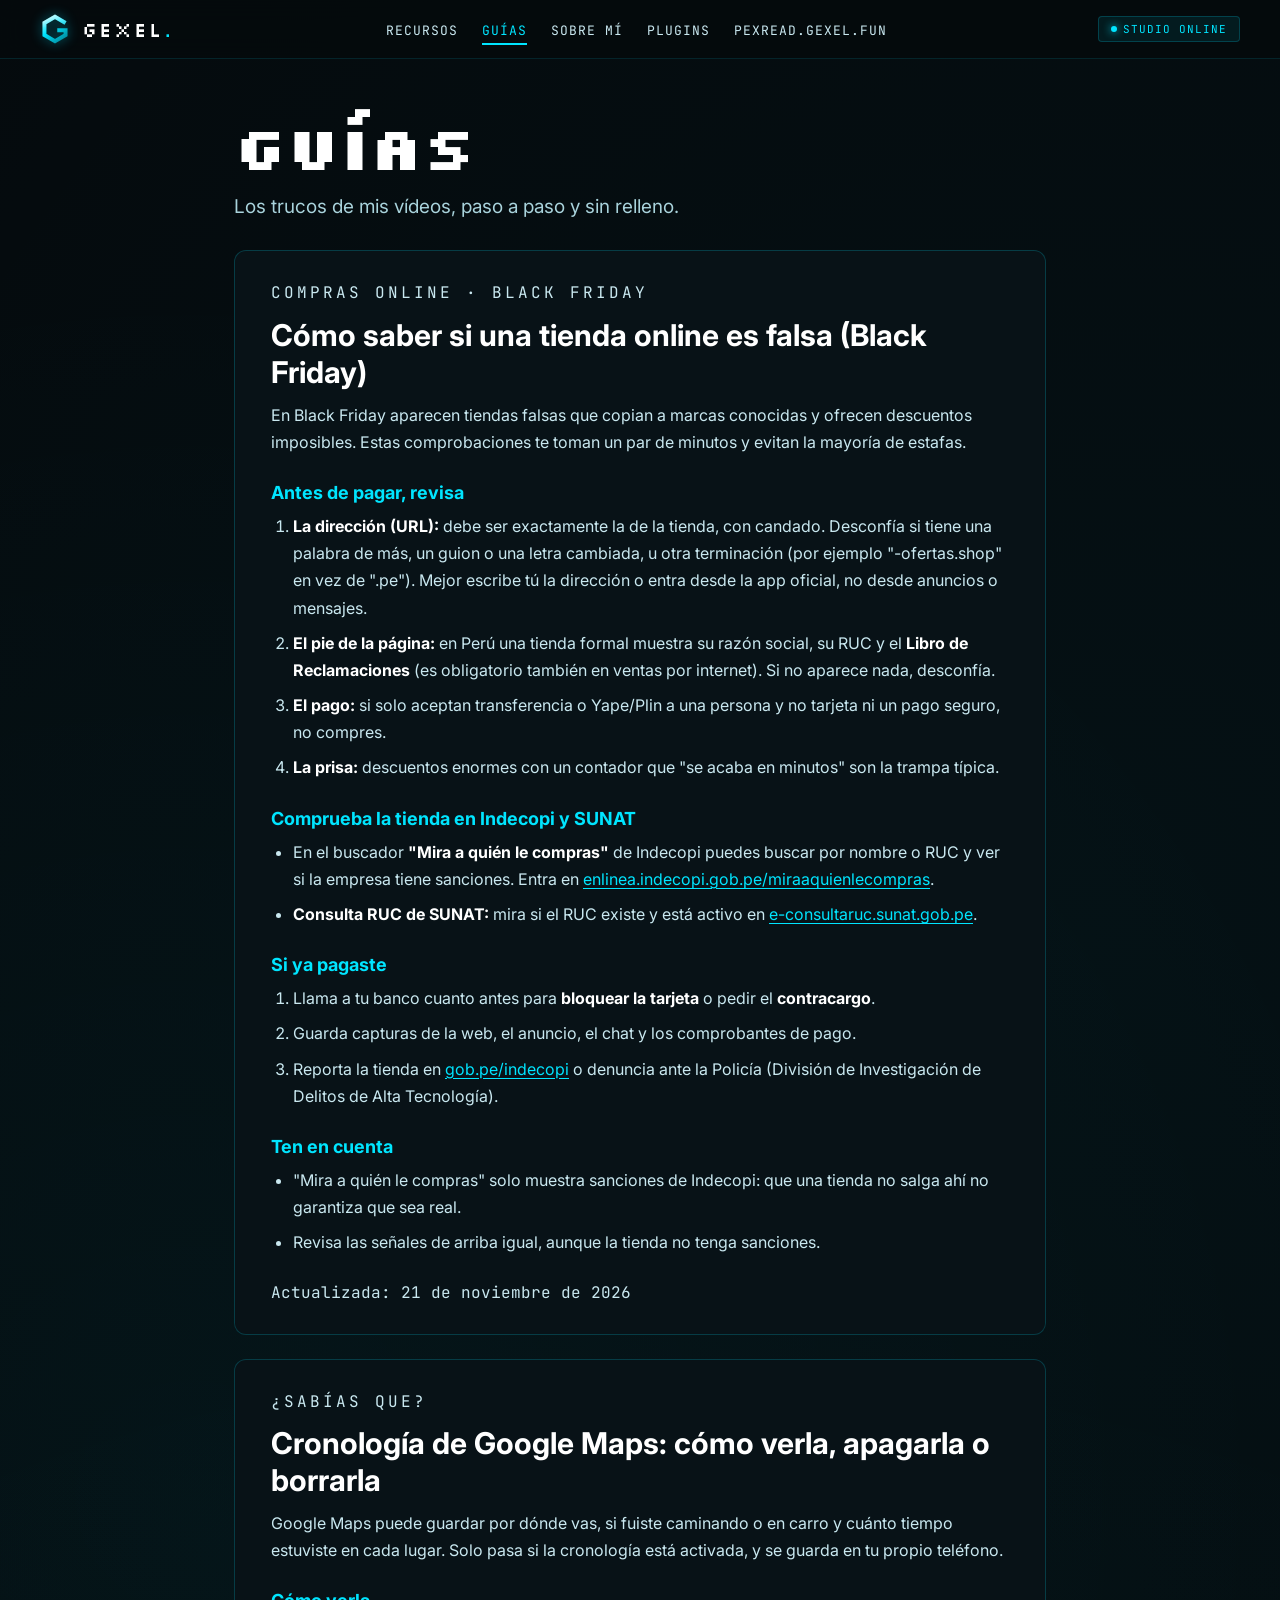
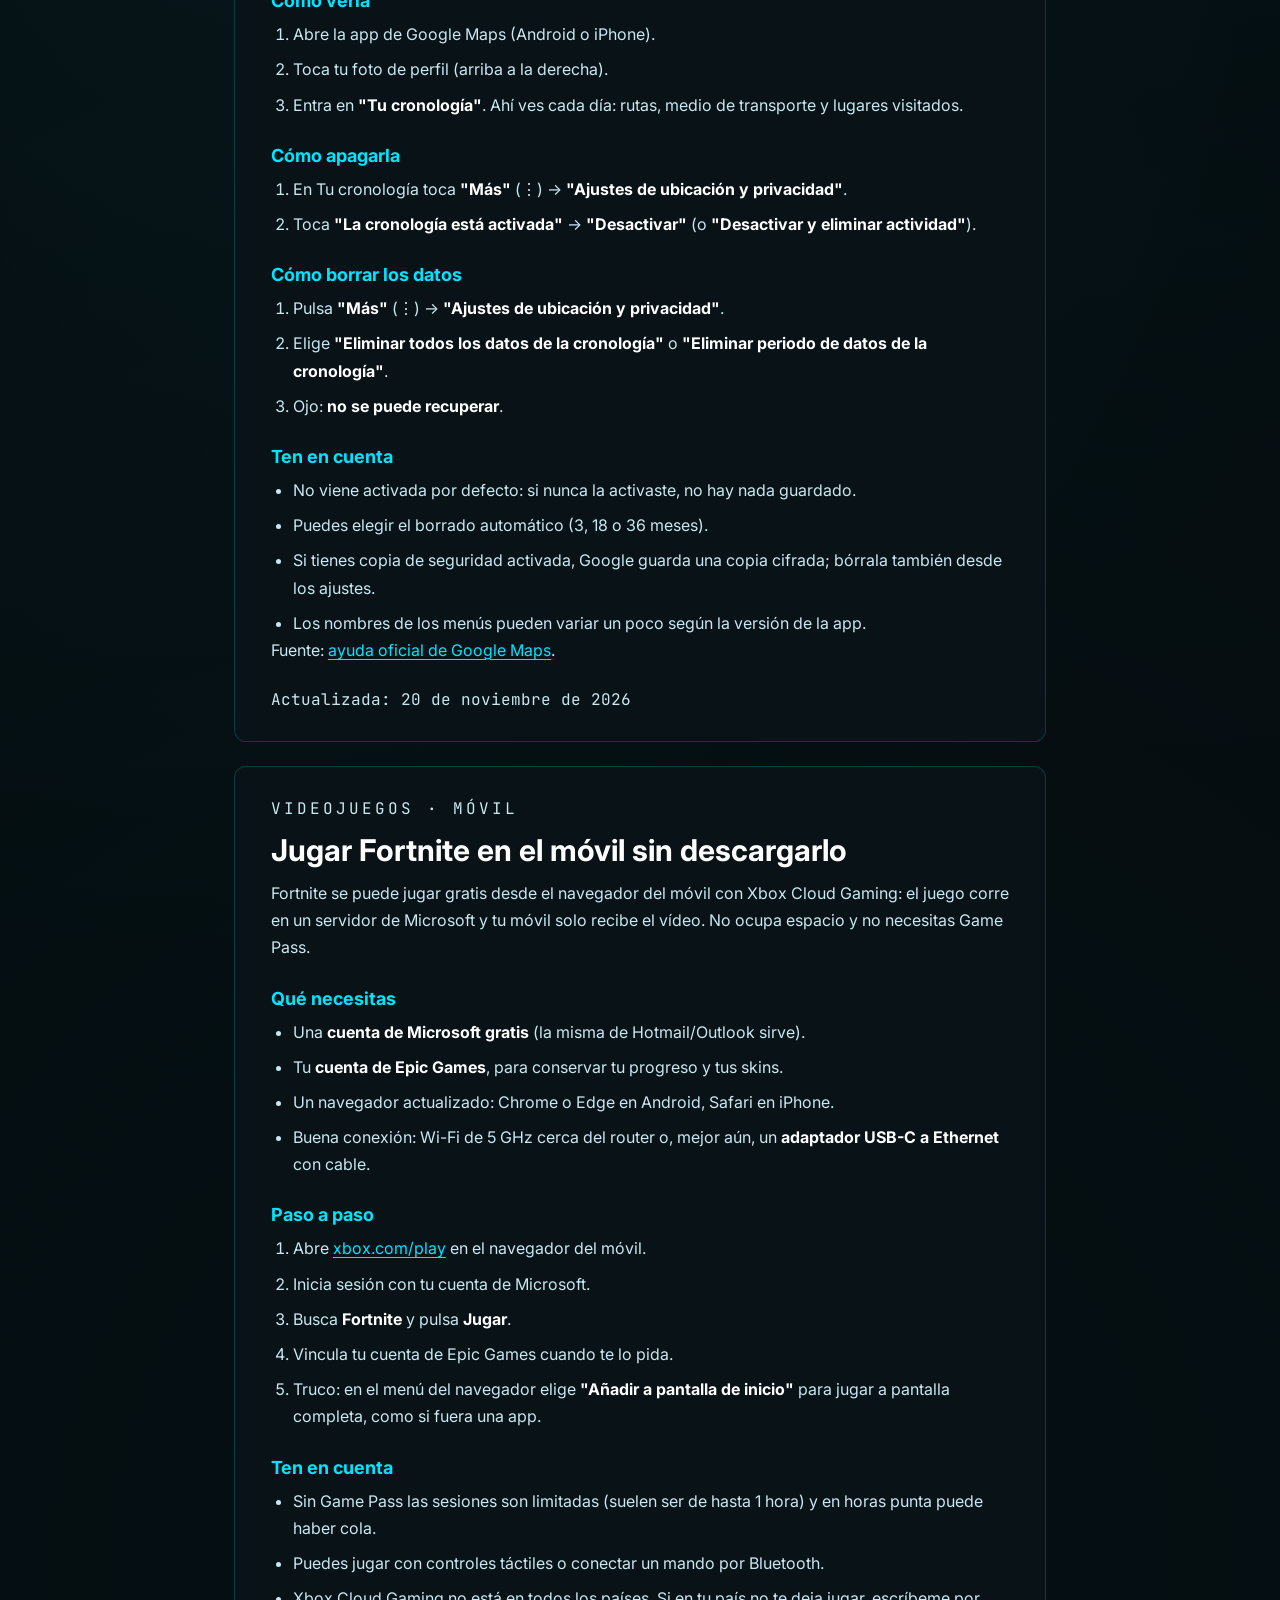
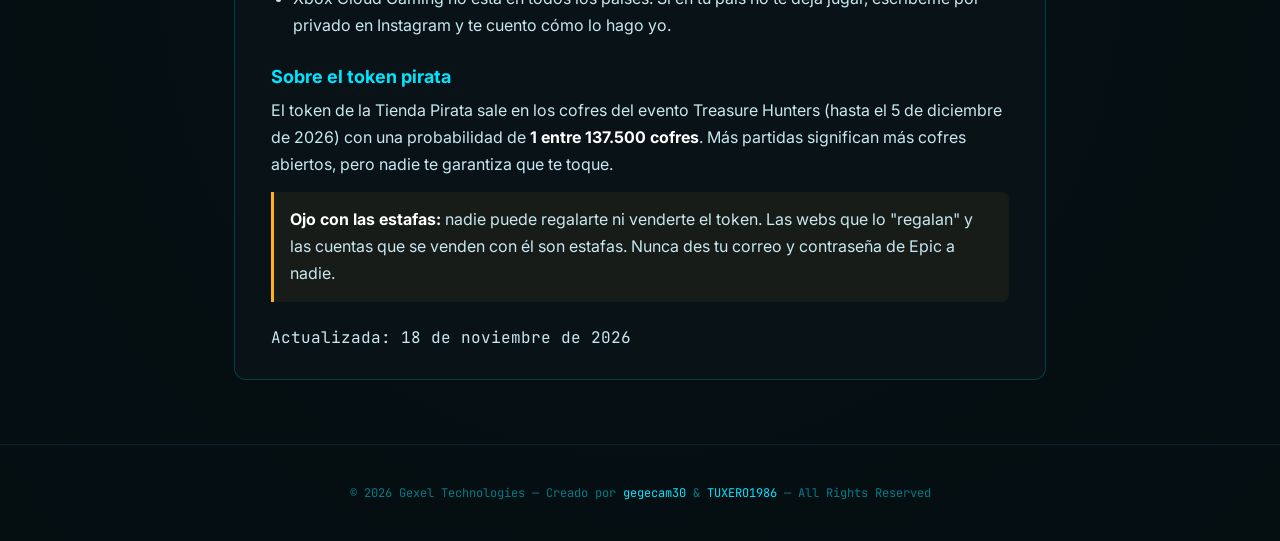
==== guias.html @ 80c81289 "Guía: cómo detectar tiendas falsas en Black Friday Co-Authored-By: Claude Opus 5.5 <noreply@anthropi" ====
<!DOCTYPE html>
<html lang="es">
<head>
  <meta charset="UTF-8" />
  <meta name="viewport" content="width=device-width, initial-scale=1.0" />
  <title>Guías — Gexel</title>
  <meta name="description" content="Guías cortas, paso a paso, de los trucos que enseño en mis vídeos." />

  <link rel="icon" href="icon.ico" type="image/x-icon">
  <link rel="apple-touch-icon" href="apple-touch-icon.png">

  <link rel="preconnect" href="https://fonts.googleapis.com" />
  <link rel="preconnect" href="https://fonts.gstatic.com" crossorigin />
  <link href="https://fonts.googleapis.com/css2?family=Silkscreen&family=JetBrains+Mono:wght@400;600&family=Inter:wght@400;500;600;700&display=swap" rel="stylesheet" />
  <link rel="stylesheet" href="site.css">

  <style>
    :root { --text-soft: #a9d3dc; }

    .page-head {
      position: relative;
      z-index: 1;
      max-width: 860px;
      margin: 0 auto;
      padding: 56px 24px 28px;
    }
    .page-title {
      font-family: 'Silkscreen', cursive;
      font-size: clamp(34px, 7vw, 60px);
      line-height: 1.05;
      color: #fff;
      margin-bottom: 14px;
    }
    .page-lede {
      font-size: clamp(16px, 2.2vw, 19px);
      line-height: 1.6;
      color: var(--text-soft);
      max-width: 52ch;
    }

    .guides {
      position: relative;
      z-index: 1;
      max-width: 860px;
      margin: 0 auto;
      padding: 0 24px 64px;
      display: grid;
      gap: 24px;
    }
    .guide {
      background: var(--bg-card);
      border: 1px solid var(--border-cyan);
      border-radius: 12px;
      padding: 28px clamp(18px, 4vw, 36px);
      scroll-margin-top: 90px;
    }
    .guide-tag {
      font-family: 'JetBrains Mono', monospace;
      font-size: 12px;
      letter-spacing: 3px;
      color: var(--cyan-dim);
      text-transform: uppercase;
      margin-bottom: 10px;
    }
    .guide h2 {
      font-family: 'Inter', sans-serif;
      font-weight: 700;
      font-size: clamp(22px, 4vw, 30px);
      line-height: 1.25;
      color: #fff;
      margin-bottom: 10px;
    }
    .guide h3 {
      font-size: 18px;
      font-weight: 700;
      color: var(--cyan);
      margin: 26px 0 10px;
    }
    .guide p, .guide li {
      font-size: 16px;
      line-height: 1.7;
      color: var(--text-main);
    }
    .guide ol, .guide ul { padding-left: 22px; display: grid; gap: 8px; }
    .guide a { color: var(--cyan); }
    .guide strong { color: #fff; }
    .note {
      margin-top: 14px;
      padding: 14px 16px;
      border-left: 3px solid #ffb020;
      background: rgba(255, 176, 32, 0.06);
      border-radius: 0 8px 8px 0;
    }
    .guide-date {
      margin-top: 22px;
      font-family: 'JetBrains Mono', monospace;
      font-size: 12px;
      color: var(--text-muted);
    }
  </style>
</head>
<body>
  <div id="particles"></div>

  <nav class="nav-hud">
    <div class="nav-container">
      <a href="index.html" class="brand-group" aria-label="Gexel, inicio">
        <img class="brand-logo" src="logo.svg" alt="" width="30" height="30">
        <div class="brand-title">GEXEL<span>.</span></div>
      </a>

      <ul class="nav-menu">
        <li><a href="index.html">Recursos</a></li>
        <li><a href="guias.html" aria-current="page">Guías</a></li>
        <li><a href="sobre-mi.html">Sobre mí</a></li>
        <li><a href="plugins.html">Plugins</a></li>
        <li class="nav-ext"><a href="https://pexread.gexel.fun" target="_blank" rel="noopener">pexread.gexel.fun</a></li>
      </ul>

      <div class="nav-badge-status">
        <span class="status-dot-blink"></span>
        <span>STUDIO ONLINE</span>
      </div>
    </div>
  </nav>

  <header class="page-head">
    <h1 class="page-title">Guías</h1>
    <p class="page-lede">Los trucos de mis vídeos, paso a paso y sin relleno.</p>
  </header>

  <main class="guides">

    <!-- Para añadir una guía: copia un <article class="guide"> y ponle un id único (es el enlace: guias.html#id). La más reciente va primero. -->

    <article class="guide" id="tiendas-falsas">
      <p class="guide-tag">Compras online · Black Friday</p>
      <h2>Cómo saber si una tienda online es falsa (Black Friday)</h2>
      <p>En Black Friday aparecen tiendas falsas que copian a marcas conocidas y ofrecen descuentos imposibles. Estas comprobaciones te toman un par de minutos y evitan la mayoría de estafas.</p>

      <h3>Antes de pagar, revisa</h3>
      <ol>
        <li><strong>La dirección (URL):</strong> debe ser exactamente la de la tienda, con candado. Desconfía si tiene una palabra de más, un guion o una letra cambiada, u otra terminación (por ejemplo "-ofertas.shop" en vez de ".pe"). Mejor escribe tú la dirección o entra desde la app oficial, no desde anuncios o mensajes.</li>
        <li><strong>El pie de la página:</strong> en Perú una tienda formal muestra su razón social, su RUC y el <strong>Libro de Reclamaciones</strong> (es obligatorio también en ventas por internet). Si no aparece nada, desconfía.</li>
        <li><strong>El pago:</strong> si solo aceptan transferencia o Yape/Plin a una persona y no tarjeta ni un pago seguro, no compres.</li>
        <li><strong>La prisa:</strong> descuentos enormes con un contador que "se acaba en minutos" son la trampa típica.</li>
      </ol>

      <h3>Comprueba la tienda en Indecopi y SUNAT</h3>
      <ul>
        <li>En el buscador <strong>"Mira a quién le compras"</strong> de Indecopi puedes buscar por nombre o RUC y ver si la empresa tiene sanciones. Entra en <a href="https://enlinea.indecopi.gob.pe/miraaquienlecompras/" target="_blank" rel="noopener">enlinea.indecopi.gob.pe/miraaquienlecompras</a>.</li>
        <li><strong>Consulta RUC de SUNAT:</strong> mira si el RUC existe y está activo en <a href="https://e-consultaruc.sunat.gob.pe/" target="_blank" rel="noopener">e-consultaruc.sunat.gob.pe</a>.</li>
      </ul>

      <h3>Si ya pagaste</h3>
      <ol>
        <li>Llama a tu banco cuanto antes para <strong>bloquear la tarjeta</strong> o pedir el <strong>contracargo</strong>.</li>
        <li>Guarda capturas de la web, el anuncio, el chat y los comprobantes de pago.</li>
        <li>Reporta la tienda en <a href="https://www.gob.pe/indecopi" target="_blank" rel="noopener">gob.pe/indecopi</a> o denuncia ante la Policía (División de Investigación de Delitos de Alta Tecnología).</li>
      </ol>

      <h3>Ten en cuenta</h3>
      <ul>
        <li>"Mira a quién le compras" solo muestra sanciones de Indecopi: que una tienda no salga ahí no garantiza que sea real.</li>
        <li>Revisa las señales de arriba igual, aunque la tienda no tenga sanciones.</li>
      </ul>

      <p class="guide-date">Actualizada: 21 de noviembre de 2026</p>
    </article>

    <article class="guide" id="cronologia-maps">
      <p class="guide-tag">¿SABÍAS QUE?</p>
      <h2>Cronología de Google Maps: cómo verla, apagarla o borrarla</h2>
      <p>Google Maps puede guardar por dónde vas, si fuiste caminando o en carro y cuánto tiempo estuviste en cada lugar. Solo pasa si la cronología está activada, y se guarda en tu propio teléfono.</p>

      <h3>Cómo verla</h3>
      <ol>
        <li>Abre la app de Google Maps (Android o iPhone).</li>
        <li>Toca tu foto de perfil (arriba a la derecha).</li>
        <li>Entra en <strong>"Tu cronología"</strong>. Ahí ves cada día: rutas, medio de transporte y lugares visitados.</li>
      </ol>

      <h3>Cómo apagarla</h3>
      <ol>
        <li>En Tu cronología toca <strong>"Más"</strong> (⋮) → <strong>"Ajustes de ubicación y privacidad"</strong>.</li>
        <li>Toca <strong>"La cronología está activada"</strong> → <strong>"Desactivar"</strong> (o <strong>"Desactivar y eliminar actividad"</strong>).</li>
      </ol>

      <h3>Cómo borrar los datos</h3>
      <ol>
        <li>Pulsa <strong>"Más"</strong> (⋮) → <strong>"Ajustes de ubicación y privacidad"</strong>.</li>
        <li>Elige <strong>"Eliminar todos los datos de la cronología"</strong> o <strong>"Eliminar periodo de datos de la cronología"</strong>.</li>
        <li>Ojo: <strong>no se puede recuperar</strong>.</li>
      </ol>

      <h3>Ten en cuenta</h3>
      <ul>
        <li>No viene activada por defecto: si nunca la activaste, no hay nada guardado.</li>
        <li>Puedes elegir el borrado automático (3, 18 o 36 meses).</li>
        <li>Si tienes copia de seguridad activada, Google guarda una copia cifrada; bórrala también desde los ajustes.</li>
        <li>Los nombres de los menús pueden variar un poco según la versión de la app.</li>
      </ul>

      <p>Fuente: <a href="https://support.google.com/maps/answer/6258979?hl=es" target="_blank" rel="noopener">ayuda oficial de Google Maps</a>.</p>

      <p class="guide-date">Actualizada: 20 de noviembre de 2026</p>
    </article>

    <article class="guide" id="fortnite-nube">
      <p class="guide-tag">Videojuegos · Móvil</p>
      <h2>Jugar Fortnite en el móvil sin descargarlo</h2>
      <p>Fortnite se puede jugar gratis desde el navegador del móvil con Xbox Cloud Gaming: el juego corre en un servidor de Microsoft y tu móvil solo recibe el vídeo. No ocupa espacio y no necesitas Game Pass.</p>

      <h3>Qué necesitas</h3>
      <ul>
        <li>Una <strong>cuenta de Microsoft gratis</strong> (la misma de Hotmail/Outlook sirve).</li>
        <li>Tu <strong>cuenta de Epic Games</strong>, para conservar tu progreso y tus skins.</li>
        <li>Un navegador actualizado: Chrome o Edge en Android, Safari en iPhone.</li>
        <li>Buena conexión: Wi-Fi de 5 GHz cerca del router o, mejor aún, un <strong>adaptador USB-C a Ethernet</strong> con cable.</li>
      </ul>

      <h3>Paso a paso</h3>
      <ol>
        <li>Abre <a href="https://www.xbox.com/play" target="_blank" rel="noopener">xbox.com/play</a> en el navegador del móvil.</li>
        <li>Inicia sesión con tu cuenta de Microsoft.</li>
        <li>Busca <strong>Fortnite</strong> y pulsa <strong>Jugar</strong>.</li>
        <li>Vincula tu cuenta de Epic Games cuando te lo pida.</li>
        <li>Truco: en el menú del navegador elige <strong>"Añadir a pantalla de inicio"</strong> para jugar a pantalla completa, como si fuera una app.</li>
      </ol>

      <h3>Ten en cuenta</h3>
      <ul>
        <li>Sin Game Pass las sesiones son limitadas (suelen ser de hasta 1 hora) y en horas punta puede haber cola.</li>
        <li>Puedes jugar con controles táctiles o conectar un mando por Bluetooth.</li>
        <li>Xbox Cloud Gaming no está en todos los países. Si en tu país no te deja jugar, escríbeme por privado en Instagram y te cuento cómo lo hago yo.</li>
      </ul>

      <h3>Sobre el token pirata</h3>
      <p>El token de la Tienda Pirata sale en los cofres del evento Treasure Hunters (hasta el 5 de diciembre de 2026) con una probabilidad de <strong>1 entre 137.500 cofres</strong>. Más partidas significan más cofres abiertos, pero nadie te garantiza que te toque.</p>
      <p class="note"><strong>Ojo con las estafas:</strong> nadie puede regalarte ni venderte el token. Las webs que lo "regalan" y las cuentas que se venden con él son estafas. Nunca des tu correo y contraseña de Epic a nadie.</p>

      <p class="guide-date">Actualizada: 18 de noviembre de 2026</p>
    </article>

  </main>

  <footer>
    &copy; 2026 Gexel Technologies &mdash; Creado por <a href="https://github.com/gegecam30" target="_blank" rel="noopener">gegecam30</a> &amp; <a href="https://github.com/TUXERO1986" target="_blank" rel="noopener">TUXERO1986</a> &mdash; All Rights Reserved
  </footer>

  <script src="site.js"></script>
</body>
</html>
---- site.css ----
/* CSS compartido del sitio Gexel (index, sobre-mi, plugins) */
  *, *::before, *::after { 
    box-sizing: border-box; 
    margin: 0; 
    padding: 0; 
  }

  /* ── Custom Fonts ── */
  @font-face { 
    font-family: 'Galactic'; 
    src: url('fonts/minecraft-enchantment.ttf') format('truetype'); 
  }

  :root {
    --bg: #050a0d;
    --bg-card: #081217;
    --cyan: #00e5ff;
    --cyan-dim: #00bcd4;
    --cyan-glow: rgba(0, 229, 255, 0.45);
    --border-cyan: rgba(0, 229, 255, 0.2);
    --border-hover: rgba(0, 229, 255, 0.8);
    --text-main: #c9e8f0;
    --text-light: #ffffff;
    --text-muted: #5e8c97;
  }

  body {
    background: var(--bg);
    color: var(--text-main);
    font-family: 'Inter', sans-serif;
    min-height: 100vh;
    overflow-x: hidden;
    background-image: 
    radial-gradient(circle at 15% 40%, rgba(0, 229, 255, 0.04) 0%, transparent 50%),
    radial-gradient(circle at 85% 25%, rgba(0, 188, 212, 0.04) 0%, transparent 50%),
    radial-gradient(circle at 50% 85%, rgba(0, 229, 255, 0.03) 0%, transparent 60%);
    position: relative;
  }
  /* ── Floating Particles ── */
  #particles { 
    position: fixed; 
    inset: 0; 
    pointer-events: none; 
    z-index: 0; 
  }
  
  .particle {
    position: absolute; 
    width: 3px; 
    height: 3px; 
    background: var(--cyan);
    border-radius: 50%; 
    opacity: 0; 
    box-shadow: 0 0 8px 2px rgba(0, 229, 255, 0.6);
    animation: floatUp linear infinite;
  }
  
  @keyframes floatUp {
    0%   { transform: translateY(100vh) translateX(0px); opacity: 0; }
    10%  { opacity: 0.8; }
    90%  { opacity: 0.3; }
    100% { transform: translateY(-120px) translateX(40px); opacity: 0; }
  }

  /* ── Audio Control Widget ── */
  .music-wrapper {
    position: fixed;
    bottom: 24px;
    right: 24px;
    z-index: 100;
    display: flex;
    align-items: center;
    gap: 8px;
    background: rgba(8, 18, 23, 0.88);
    border: 1px solid var(--border-cyan);
    padding: 4px 6px 4px 16px;
    border-radius: 30px;
    backdrop-filter: blur(8px);
    box-shadow: 0 6px 20px -6px rgba(0, 0, 0, 0.7);
    transition: border-color 0.3s ease;
  }
  .music-wrapper.is-active { border-color: var(--cyan); }
  .music-credit {
    font-family: 'JetBrains Mono', monospace;
    font-size: 11px;
    color: var(--cyan-dim);
    letter-spacing: 0.5px;
  }
  .music-btn {
    background: transparent;
    border: none;
    color: var(--cyan);
    width: 44px;
    height: 44px;
    border-radius: 50%;
    cursor: pointer;
    display: flex;
    align-items: center;
    justify-content: center;
    transition: background 0.2s ease, transform 0.2s ease;
  }
  .music-btn:hover { background: rgba(0, 229, 255, 0.12); }
  .music-btn:active { transform: scale(0.94); }
  .music-btn svg { width: 22px; height: 22px; display: block; }
  .music-btn .ico-on { display: none; }
  .music-wrapper.is-active .ico-on { display: block; }
  .music-wrapper.is-active .ico-off { display: none; }
  @media (max-width: 640px) {
    .music-wrapper { bottom: 14px; right: 14px; padding: 0; border-radius: 50%; }
    .music-credit { display: none; }
    body { padding-bottom: 72px; }
  }

  /* ── Top Navigation HUD (compartida) ── */
  .nav-hud {
    position: sticky;
    top: 0;
    z-index: 90;
    backdrop-filter: blur(12px);
    background: rgba(5, 10, 13, 0.82);
    border-bottom: 1px solid rgba(0, 229, 255, 0.12);
    padding: 14px 32px;
  }
  .nav-container {
    max-width: 1200px;
    margin: 0 auto;
    display: flex;
    align-items: center;
    justify-content: space-between;
    gap: 16px;
  }
  .brand-group { display: flex; align-items: center; gap: 12px; text-decoration: none; }
  .brand-logo {
    display: block; width: 30px; height: 30px;
    filter: drop-shadow(0 0 6px var(--cyan-glow));
  }
  .brand-title {
    font-family: 'Silkscreen', cursive;
    font-size: 20px; letter-spacing: 2px;
    color: var(--text-light);
  }
  .brand-title span { color: var(--cyan); }
  .nav-menu { display: flex; align-items: center; gap: 24px; list-style: none; }
  .nav-menu a {
    font-family: 'JetBrains Mono', monospace;
    font-size: 13px;
    color: var(--text-main);
    text-decoration: none;
    letter-spacing: 1px;
    text-transform: uppercase;
    padding: 4px 0;
    border-bottom: 2px solid transparent;
    transition: color 0.2s ease, border-color 0.2s ease;
  }
  .nav-menu a:hover { color: var(--cyan); text-shadow: 0 0 8px rgba(0, 229, 255, 0.6); }
  .nav-menu a[aria-current="page"] {
    color: var(--cyan);
    border-bottom-color: var(--cyan);
  }
  .nav-badge-status {
    display: inline-flex; align-items: center; gap: 6px;
    background: rgba(0, 229, 255, 0.08);
    border: 1px solid var(--border-cyan);
    padding: 5px 12px; border-radius: 4px;
    font-family: 'JetBrains Mono', monospace;
    font-size: 11px; color: var(--cyan);
    text-transform: uppercase; letter-spacing: 1px;
  }
  .status-dot-blink {
    width: 6px; height: 6px; border-radius: 50%;
    background: var(--cyan); box-shadow: 0 0 8px var(--cyan);
    animation: blink 1.8s infinite;
  }
  @media (max-width: 1000px) { .nav-badge-status { display: none; } }
  @media (max-width: 760px) {
    .nav-hud { padding: 0 16px; }
    .nav-container { flex-wrap: nowrap; gap: 12px; }
    .nav-ext { display: none; }
    .nav-menu { gap: 14px; }
    .nav-menu a { display: inline-block; font-size: 12px; padding: 16px 0 14px; letter-spacing: 0.5px; }
    .brand-title { display: none; }
    .brand-logo { margin: 0 4px; }
  }
  @media (max-width: 340px) { .nav-menu { gap: 10px; } .nav-menu a { font-size: 11px; } }

  /* ── Hero Section (Non-Generic HUD Style) ── */
  .hero {
    position: relative;
    z-index: 1;
    padding: 80px 24px 60px;
    text-align: center;
    background: radial-gradient(ellipse 65% 55% at 50% 0%, rgba(0, 229, 255, 0.08) 0%, transparent 70%);
    border-bottom: 1px solid rgba(0, 229, 255, 0.1);
  }

  .hero-eyebrow {
    font-family: 'JetBrains Mono', monospace;
    font-size: 12px;
    letter-spacing: 6px;
    color: var(--cyan-dim);
    text-transform: uppercase;
    margin-bottom: 18px;
  }

  .hero-title {
    font-family: 'Silkscreen', cursive;
    font-size: clamp(38px, 6vw, 76px);
    letter-spacing: 2px;
    line-height: 1.1;
    margin-bottom: 12px;
    background: linear-gradient(135deg, #ffffff 0%, #00e5ff 50%, #00838f 100%);
    -webkit-background-clip: text;
    -webkit-text-fill-color: transparent;
    background-clip: text;
  }

  .hero-byline {
    font-family: 'JetBrains Mono', monospace;
    font-size: clamp(14px, 1.8vw, 18px);
    letter-spacing: 3px;
    color: #4dd0e1;
    margin-bottom: 40px;
  }

  /* ── Hero Intro Terminal Box (Custom Interactive) ── */
  .hero-intro-box {
    margin: 0 auto;
    max-width: 760px;
    min-height: 96px;
    background: rgba(0, 229, 255, 0.03);
    border: 1px solid rgba(0, 229, 255, 0.2);
    border-radius: 8px;
    padding: 24px 36px;
    display: flex;
    align-items: center;
    justify-content: center;
    box-shadow: inset 0 0 25px rgba(0, 229, 255, 0.03), 0 0 25px rgba(0, 0, 0, 0.6);
    position: relative;
  }

  .intro-text {
    font-family: 'Inter', sans-serif;
    font-size: 16px;
    line-height: 1.8;
    color: #bdf2fb;
    letter-spacing: 0.3px;
  }

  .cursor-blink {
    display: inline-block;
    width: 8px;
    height: 1em;
    background: var(--cyan);
    margin-left: 4px;
    vertical-align: middle;
    animation: blink 0.8s step-end infinite;
    box-shadow: 0 0 8px var(--cyan);
  }

  @keyframes blink {
    0%, 100% { opacity: 1; }
    50% { opacity: 0; }
  }

  .is-enchanting {
    font-family: 'Galactic', sans-serif !important;
    font-size: 19px;
    letter-spacing: 3px;
  }

  /* Note block easter egg */
  .note-block-container {
    position: absolute;
    left: -90px;
    top: 50%;
    transform: translateY(-50%);
    display: flex;
    flex-direction: column;
    align-items: center;
    gap: 6px;
    z-index: 10;
  }

  .click-me-text {
    font-family: 'Silkscreen', cursive;
    font-size: 10px;
    color: var(--cyan);
    animation: bounceText 1.5s infinite;
  }

  @keyframes bounceText {
    0%, 100% { transform: translateY(0); }
    50% { transform: translateY(-4px); }
  }

  .note-block {
    width: 56px;
    height: 56px;
    background-image: url('note-block.png');
    background-size: cover;
    image-rendering: pixelated;
    cursor: pointer;
    transition: filter 0.2s, transform 0.2s;
  }

  .note-block:hover {
    filter: brightness(1.25);
    transform: scale(1.05);
  }

  .note-block.hit {
    animation: blockJump 0.2s ease-out;
  }

  @keyframes blockJump {
    0% { transform: translateY(0); }
    50% { transform: translateY(-12px); }
    100% { transform: translateY(0); }
  }

  .pixel-sprite {
    position: absolute;
    right: -36px;
    top: -28px;
    width: 64px;
    height: 64px;
    background: url('sprite.png') left center;
    animation: playSprite 0.8s steps(4) infinite;
    z-index: 5;
  }

  @keyframes playSprite {
    100% { background-position: -256px; }
  }

  /* ── Warden Glowing Eye Divider ── */
  .warden-divider {
    position: relative;
    z-index: 1;
    display: flex;
    align-items: center;
    gap: 20px;
    padding: 0 48px;
    margin: 60px 0 50px;
    max-width: 1200px;
    margin-left: auto;
    margin-right: auto;
  }

  .warden-divider::before,
  .warden-divider::after {
    content: '';
    flex: 1;
    height: 2px;
    background: linear-gradient(90deg, transparent, rgba(0,229,255,0.35), transparent);
  }

  .divider-eye {
    flex-shrink: 0;
    width: 42px;
    height: 20px;
    border: 2px solid rgba(0, 229, 255, 0.85);
    border-radius: 50%;
    position: relative;
    box-shadow: 0 0 15px rgba(0, 229, 255, 0.25) inset;
  }

  .divider-eye::after {
    content: '';
    position: absolute;
    top: 50%;
    left: 50%;
    transform: translate(-50%, -50%);
    width: 8px;
    height: 8px;
    background: var(--cyan);
    border-radius: 50%;
    animation: eyePulse 3s ease-in-out infinite;
  }

  @keyframes eyePulse {
    0%, 100% { opacity: 1; box-shadow: 0 0 10px var(--cyan), 0 0 20px rgba(0,229,255,0.7); }
    50% { opacity: 0.15; box-shadow: none; }
  }
  /* ── Main Container ── */
  .main-wrapper {
    max-width: 1200px;
    margin: 0 auto;
    padding: 0 32px 100px;
    position: relative;
    z-index: 1;
  }

  /* Section Labels & Headers */
  .section-eyebrow {
    font-family: 'JetBrains Mono', monospace;
    font-size: 13px;
    letter-spacing: 5px;
    color: var(--cyan-dim);
    text-transform: uppercase;
    margin-bottom: 12px;
  }

  .section-headline {
    font-family: 'Silkscreen', cursive;
    font-size: clamp(28px, 4vw, 42px);
    color: #ffffff;
    margin-bottom: 36px;
  }
  .action-btn-primary {
    display: inline-flex;
    align-items: center;
    gap: 8px;
    padding: 12px 24px;
    background: var(--cyan);
    color: #050a0d;
    font-family: 'JetBrains Mono', monospace;
    font-size: 13px;
    font-weight: 700;
    text-decoration: none;
    text-transform: uppercase;
    letter-spacing: 1px;
    border-radius: 4px;
    transition: all 0.25s ease;
    box-shadow: 0 0 15px rgba(0, 229, 255, 0.35);
    border: none;
    cursor: pointer;
  }

  .action-btn-primary:hover {
    background: #fff;
    box-shadow: 0 0 25px rgba(0, 229, 255, 0.6);
    transform: translateY(-2px);
  }

  .action-btn-outline {
    display: inline-flex;
    align-items: center;
    gap: 8px;
    padding: 12px 20px;
    background: rgba(5, 10, 13, 0.85);
    border: 1px solid var(--border-cyan);
    color: var(--cyan);
    font-family: 'JetBrains Mono', monospace;
    font-size: 13px;
    text-decoration: none;
    text-transform: uppercase;
    letter-spacing: 1px;
    border-radius: 4px;
    transition: all 0.25s ease;
  }

  .action-btn-outline:hover {
    border-color: var(--cyan);
    background: rgba(0, 229, 255, 0.08);
    transform: translateY(-2px);
  }
  /* ── Modal Copy Email ── */
  .modal-overlay {
    position: fixed;
    inset: 0;
    background: rgba(3, 8, 11, 0.92);
    backdrop-filter: blur(8px);
    z-index: 999;
    display: flex;
    align-items: center;
    justify-content: center;
    opacity: 0;
    pointer-events: none;
    transition: opacity 0.3s ease;
  }

  .modal-overlay.active {
    opacity: 1;
    pointer-events: auto;
  }

  .modal-content {
    background: #081217;
    border: 2px solid var(--cyan);
    border-radius: 12px;
    padding: 40px;
    text-align: center;
    max-width: 480px;
    width: 90%;
    box-shadow: 0 0 45px rgba(0, 229, 255, 0.25);
  }

  .modal-title {
    font-family: 'Silkscreen', cursive;
    font-size: 22px;
    color: #fff;
    margin-bottom: 12px;
  }

  .modal-msg {
    font-size: 14px;
    color: #bdf2fb;
    margin-bottom: 24px;
  }

  .copy-input-row {
    display: flex;
    border: 1px solid var(--border-cyan);
    border-radius: 4px;
    overflow: hidden;
    margin-bottom: 24px;
  }

  .copy-input {
    flex: 1;
    padding: 12px;
    background: rgba(0, 0, 0, 0.5);
    border: none;
    color: var(--cyan);
    font-family: 'JetBrains Mono', monospace;
    font-size: 13px;
    outline: none;
  }

  .copy-action-btn {
    background: var(--cyan);
    color: #050a0d;
    border: none;
    padding: 0 20px;
    font-family: 'Silkscreen', cursive;
    font-size: 12px;
    cursor: pointer;
    transition: background 0.2s;
  }

  .copy-action-btn:hover {
    background: #fff;
  }

  .modal-close-link {
    background: transparent;
    border: none;
    color: rgba(0, 229, 255, 0.5);
    font-family: 'JetBrains Mono', monospace;
    font-size: 11px;
    cursor: pointer;
    text-decoration: underline;
  }
  /* ── Footer ── */
  footer {
    text-align: center;
    padding: 40px 20px;
    border-top: 1px solid rgba(0,229,255,0.1);
    font-family: 'JetBrains Mono', monospace;
    font-size: 12px;
    color: rgba(0,229,255,0.5);
    position: relative;
    z-index: 1;
  }

  footer a {
    color: var(--cyan);
    text-decoration: none;
  }

  /* ── Silueta decorativa de fondo ── */
  .bg-silhouette {
    position: fixed;
    right: -4vw;
    bottom: -2vh;
    width: min(75vw, 1100px);
    aspect-ratio: 1100 / 732;
    background: url('img/kaiju-silhouette.png') no-repeat right bottom / contain;
    opacity: 0.07;
    pointer-events: none;
    z-index: 0;
  }
  @media (max-width: 640px) {
    .bg-silhouette { width: 150vw; right: -45vw; opacity: 0.06; }
  }

  @media (max-width: 860px) {
    .note-block-container { display: none; }
    .pixel-sprite { display: none; }
    .warden-divider { padding: 0 20px; }
  }

  /* ── Superficies del navegador ── */
  html { color-scheme: dark; scroll-padding-top: 80px; }
  ::selection { background: rgba(0, 229, 255, 0.3); color: #fff; }
  input, textarea { caret-color: var(--cyan); }
  html { scrollbar-width: thin; scrollbar-color: rgba(0, 229, 255, 0.35) var(--bg); }
  ::-webkit-scrollbar { width: 10px; height: 10px; }
  ::-webkit-scrollbar-track { background: var(--bg); }
  ::-webkit-scrollbar-thumb { background: rgba(0, 229, 255, 0.28); border-radius: 6px; border: 2px solid var(--bg); }
  ::-webkit-scrollbar-thumb:hover { background: rgba(0, 229, 255, 0.5); }
  a { text-underline-offset: 3px; text-decoration-thickness: 1px; }
  :focus-visible { outline: 2px solid var(--cyan); outline-offset: 3px; border-radius: 4px; }
  .note-block:focus-visible { outline-offset: 4px; }

  @media (prefers-reduced-motion: reduce) {
    *, *::before, *::after {
      animation-duration: 0.001ms !important;
      animation-iteration-count: 1 !important;
      transition-duration: 0.001ms !important;
      scroll-behavior: auto !important;
    }
    .particle { display: none; }
  }
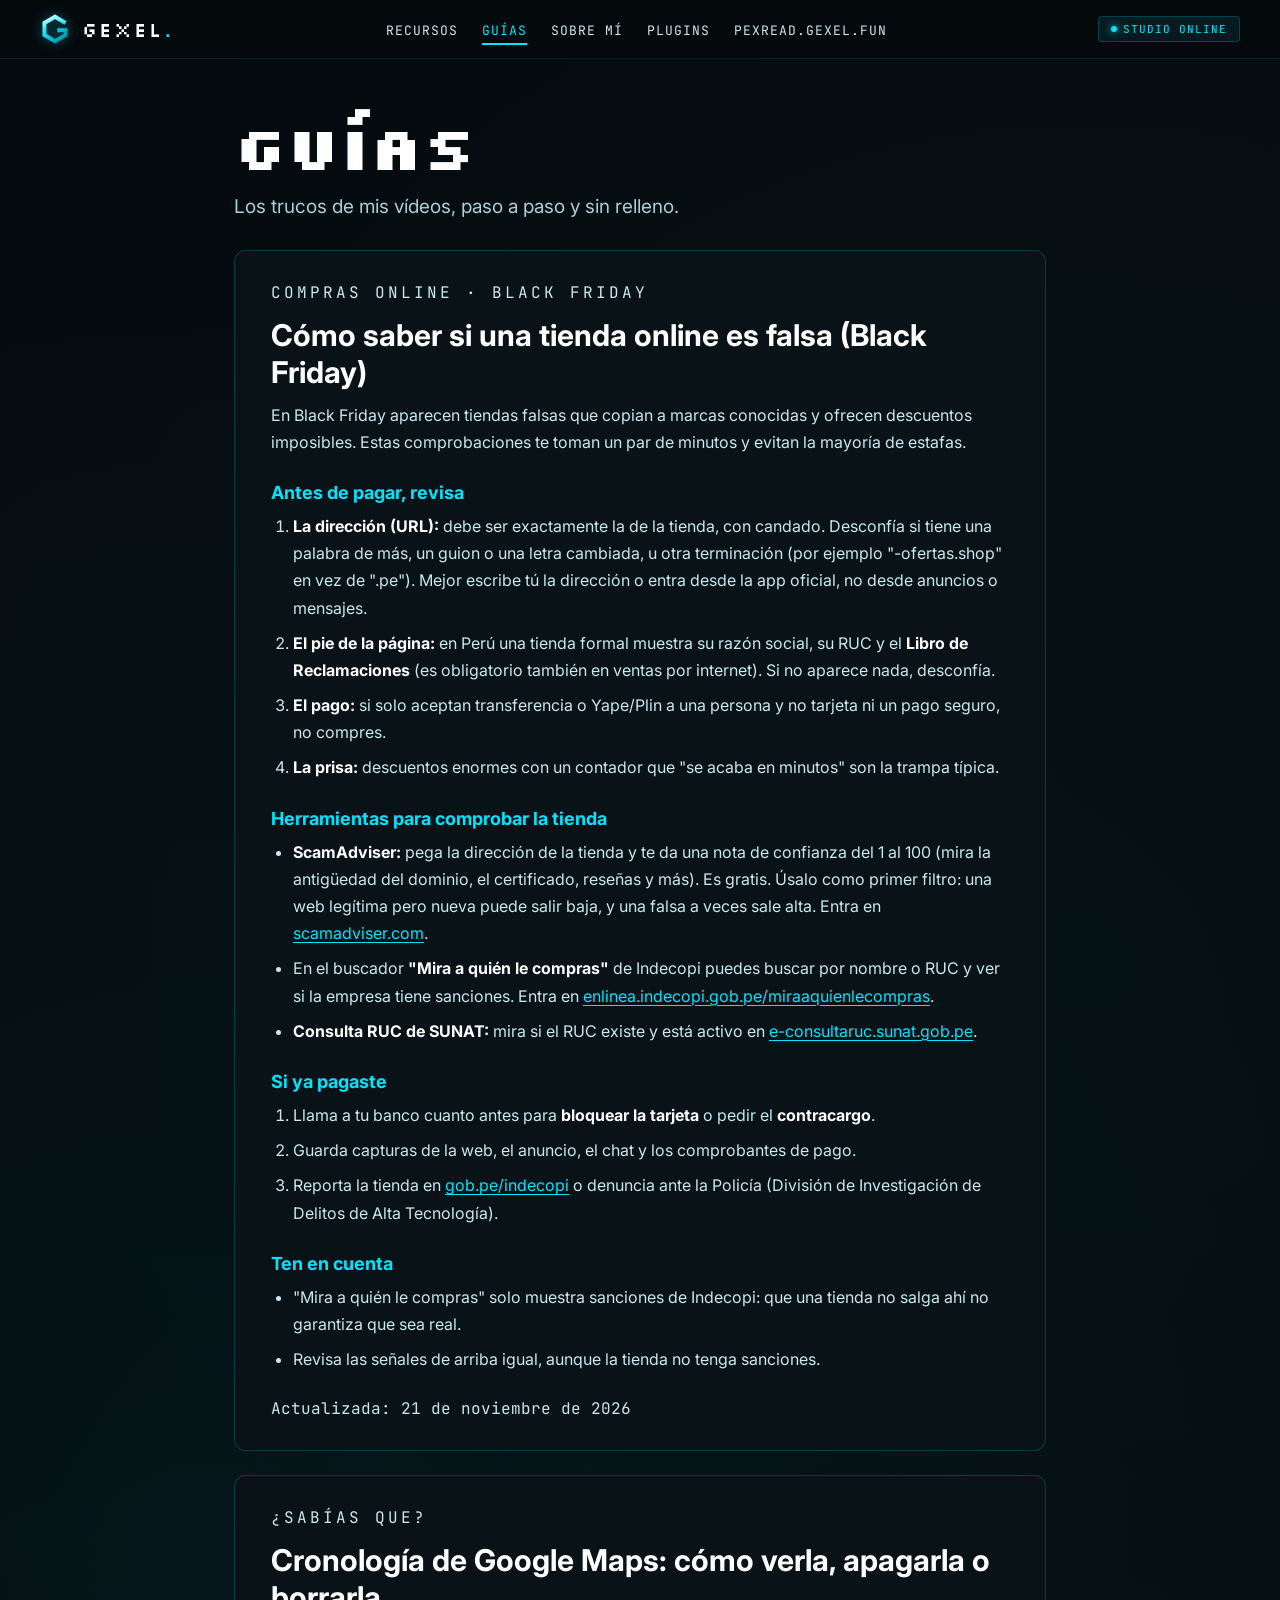
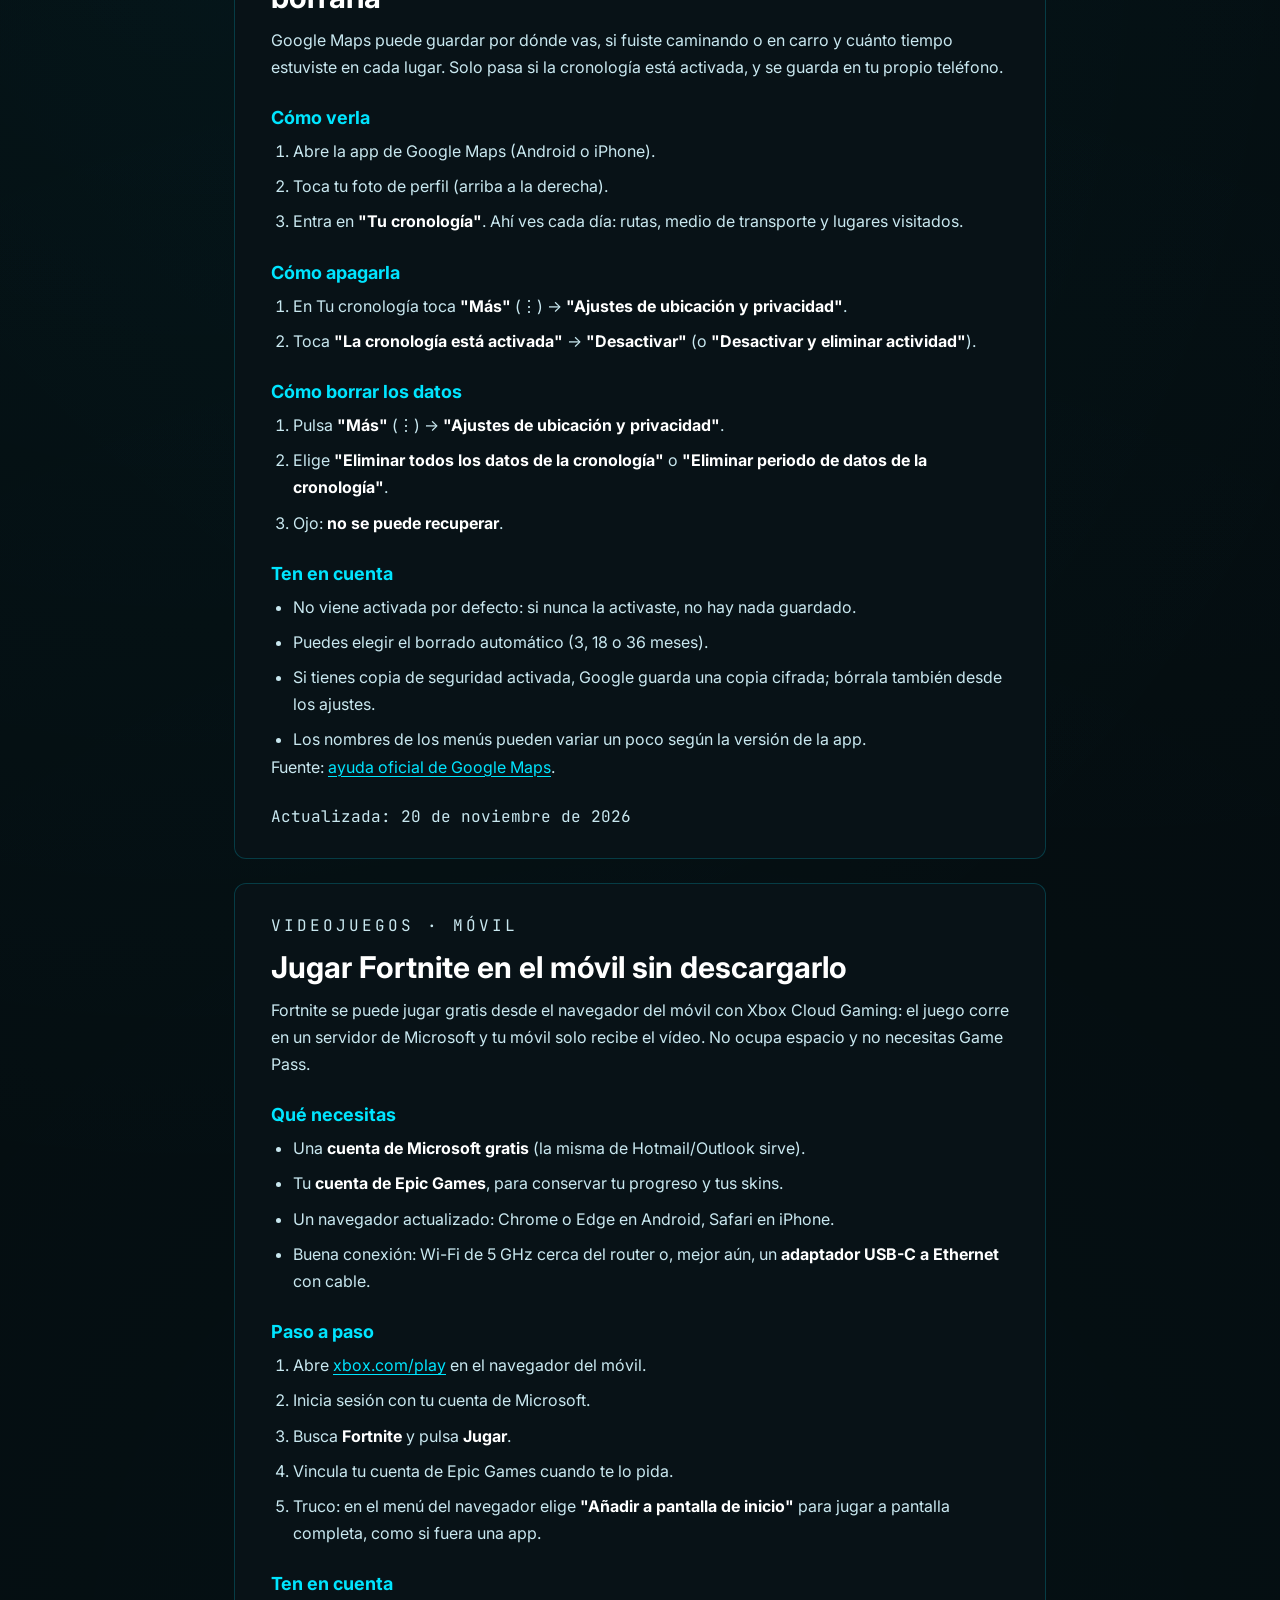
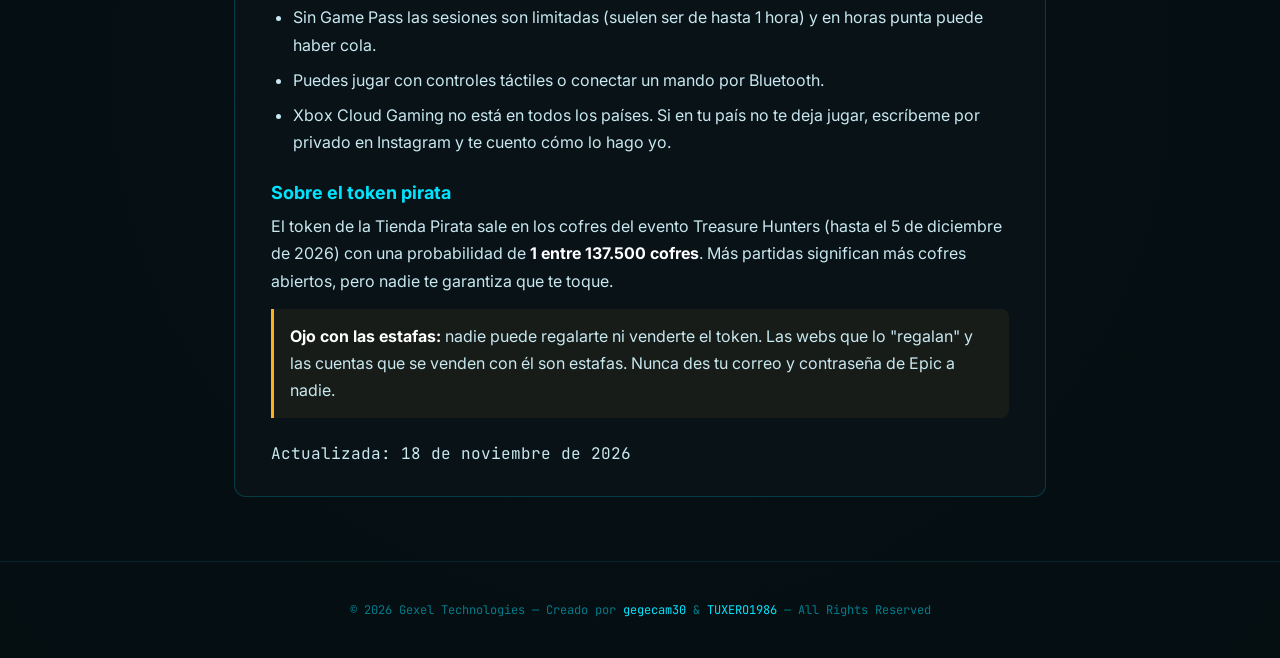
==== commit 0c744659: "Guía tiendas falsas: añade ScamAdviser Co-Authored-By: Claude Opus 5.5 <noreply@anthropic.com>" ====
--- a/guias.html
+++ b/guias.html
@@ -146,8 +146,9 @@
         <li><strong>La prisa:</strong> descuentos enormes con un contador que "se acaba en minutos" son la trampa típica.</li>
       </ol>
 
-      <h3>Comprueba la tienda en Indecopi y SUNAT</h3>
-      <ul>
+      <h3>Herramientas para comprobar la tienda</h3>
+      <ul>
+        <li><strong>ScamAdviser:</strong> pega la dirección de la tienda y te da una nota de confianza del 1 al 100 (mira la antigüedad del dominio, el certificado, reseñas y más). Es gratis. Úsalo como primer filtro: una web legítima pero nueva puede salir baja, y una falsa a veces sale alta. Entra en <a href="https://www.scamadviser.com/" target="_blank" rel="noopener">scamadviser.com</a>.</li>
         <li>En el buscador <strong>"Mira a quién le compras"</strong> de Indecopi puedes buscar por nombre o RUC y ver si la empresa tiene sanciones. Entra en <a href="https://enlinea.indecopi.gob.pe/miraaquienlecompras/" target="_blank" rel="noopener">enlinea.indecopi.gob.pe/miraaquienlecompras</a>.</li>
         <li><strong>Consulta RUC de SUNAT:</strong> mira si el RUC existe y está activo en <a href="https://e-consultaruc.sunat.gob.pe/" target="_blank" rel="noopener">e-consultaruc.sunat.gob.pe</a>.</li>
       </ul>
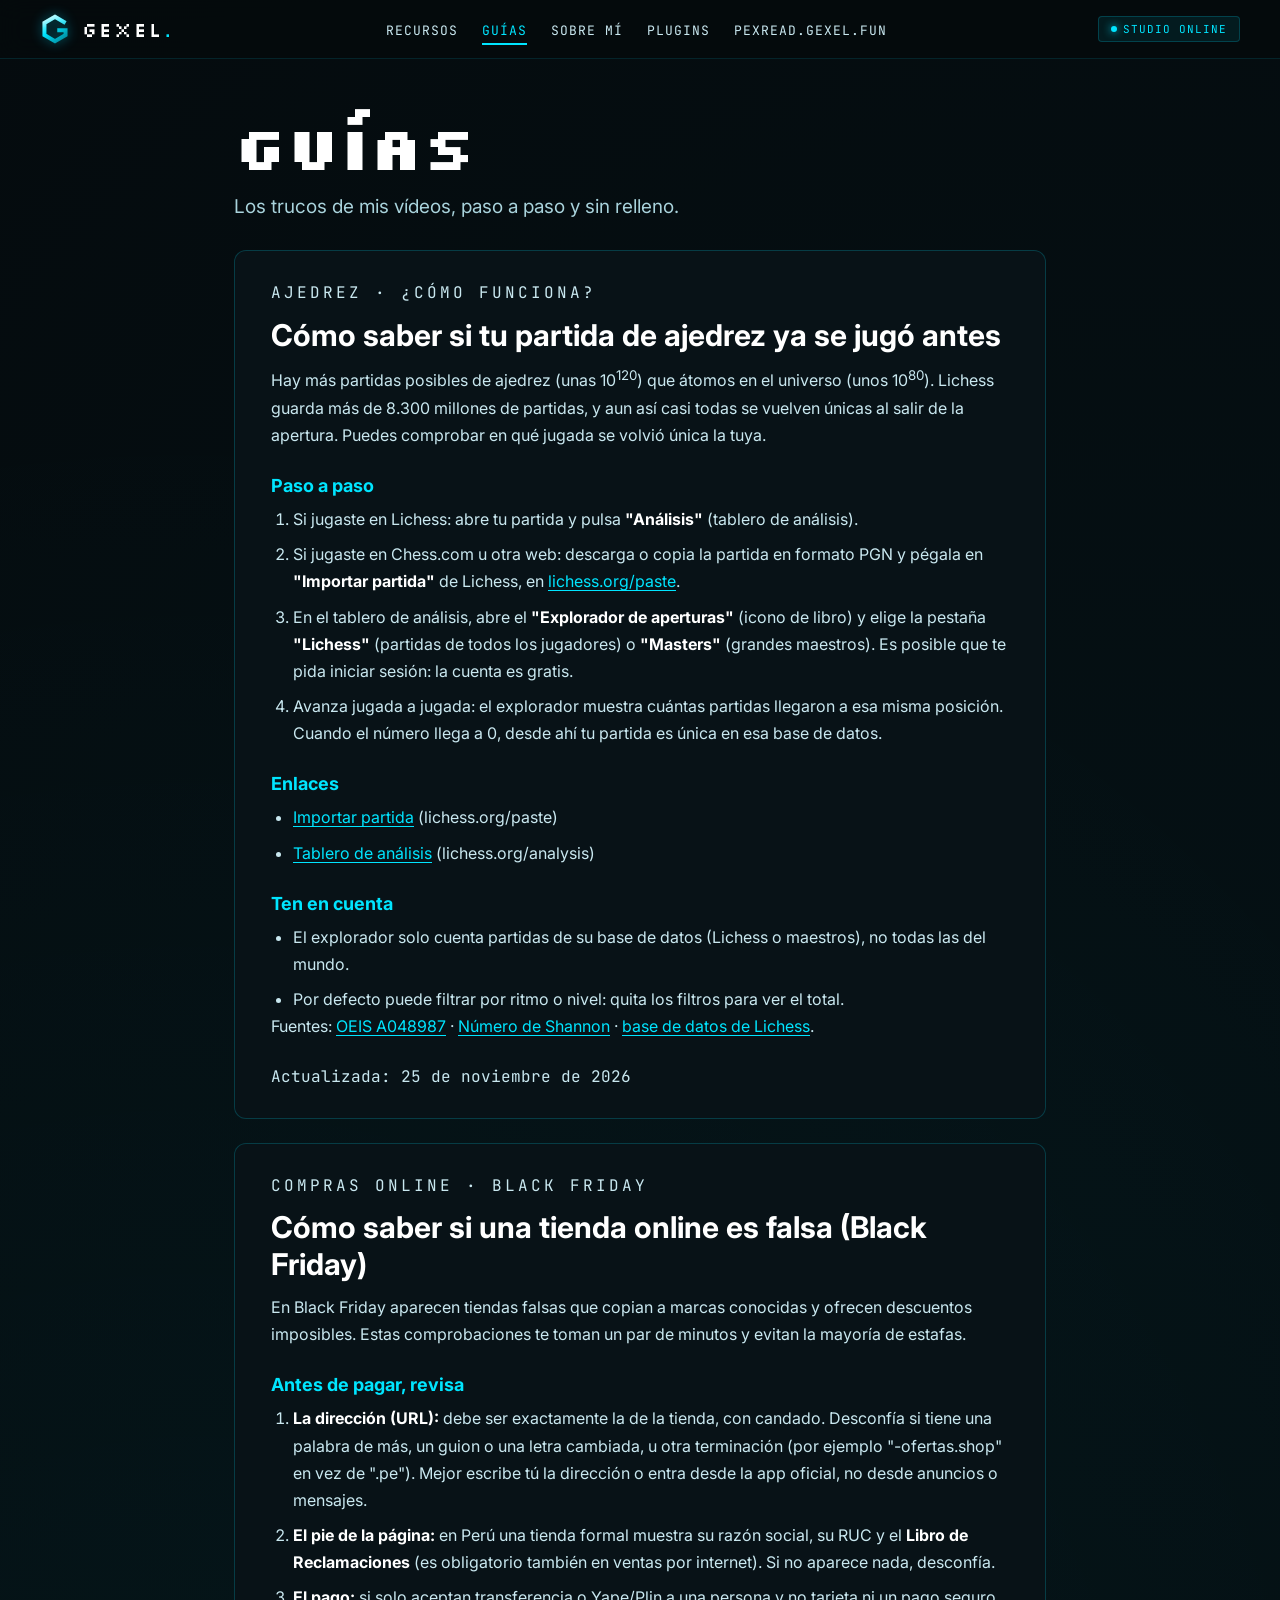
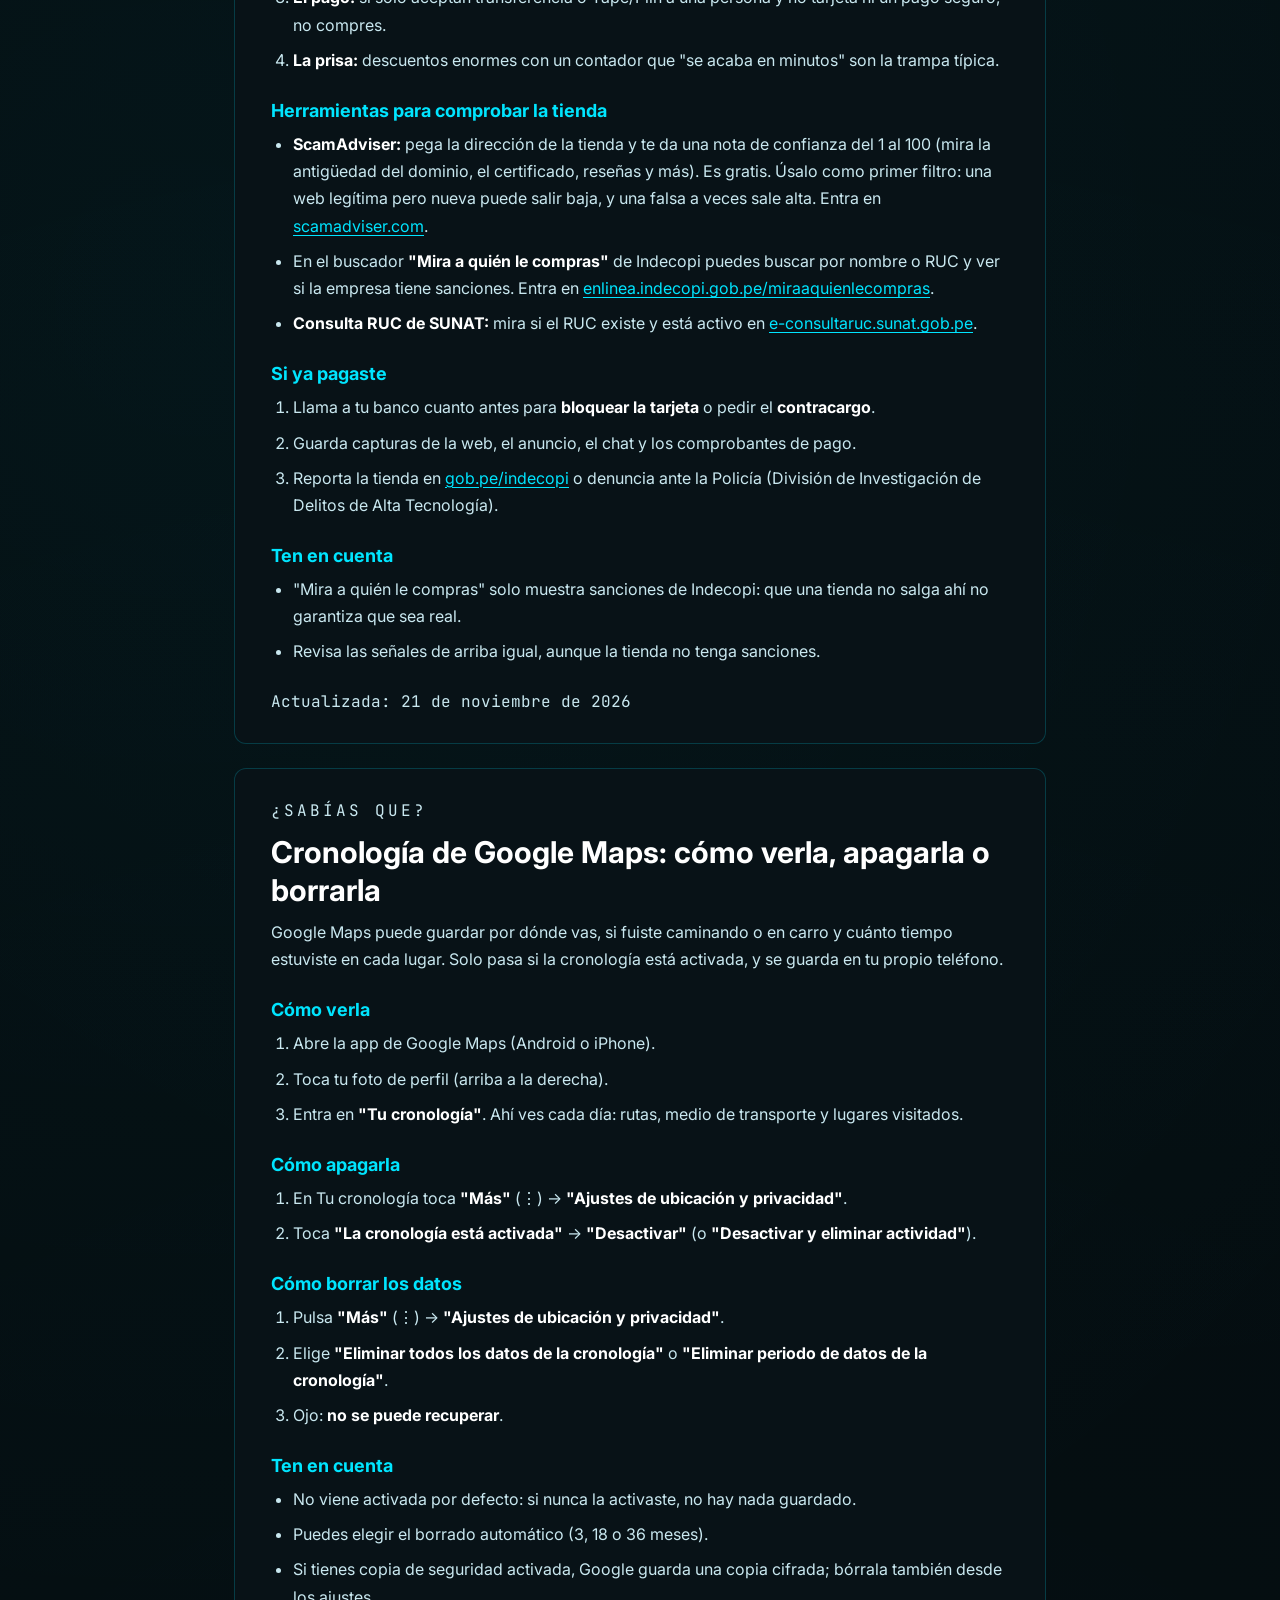
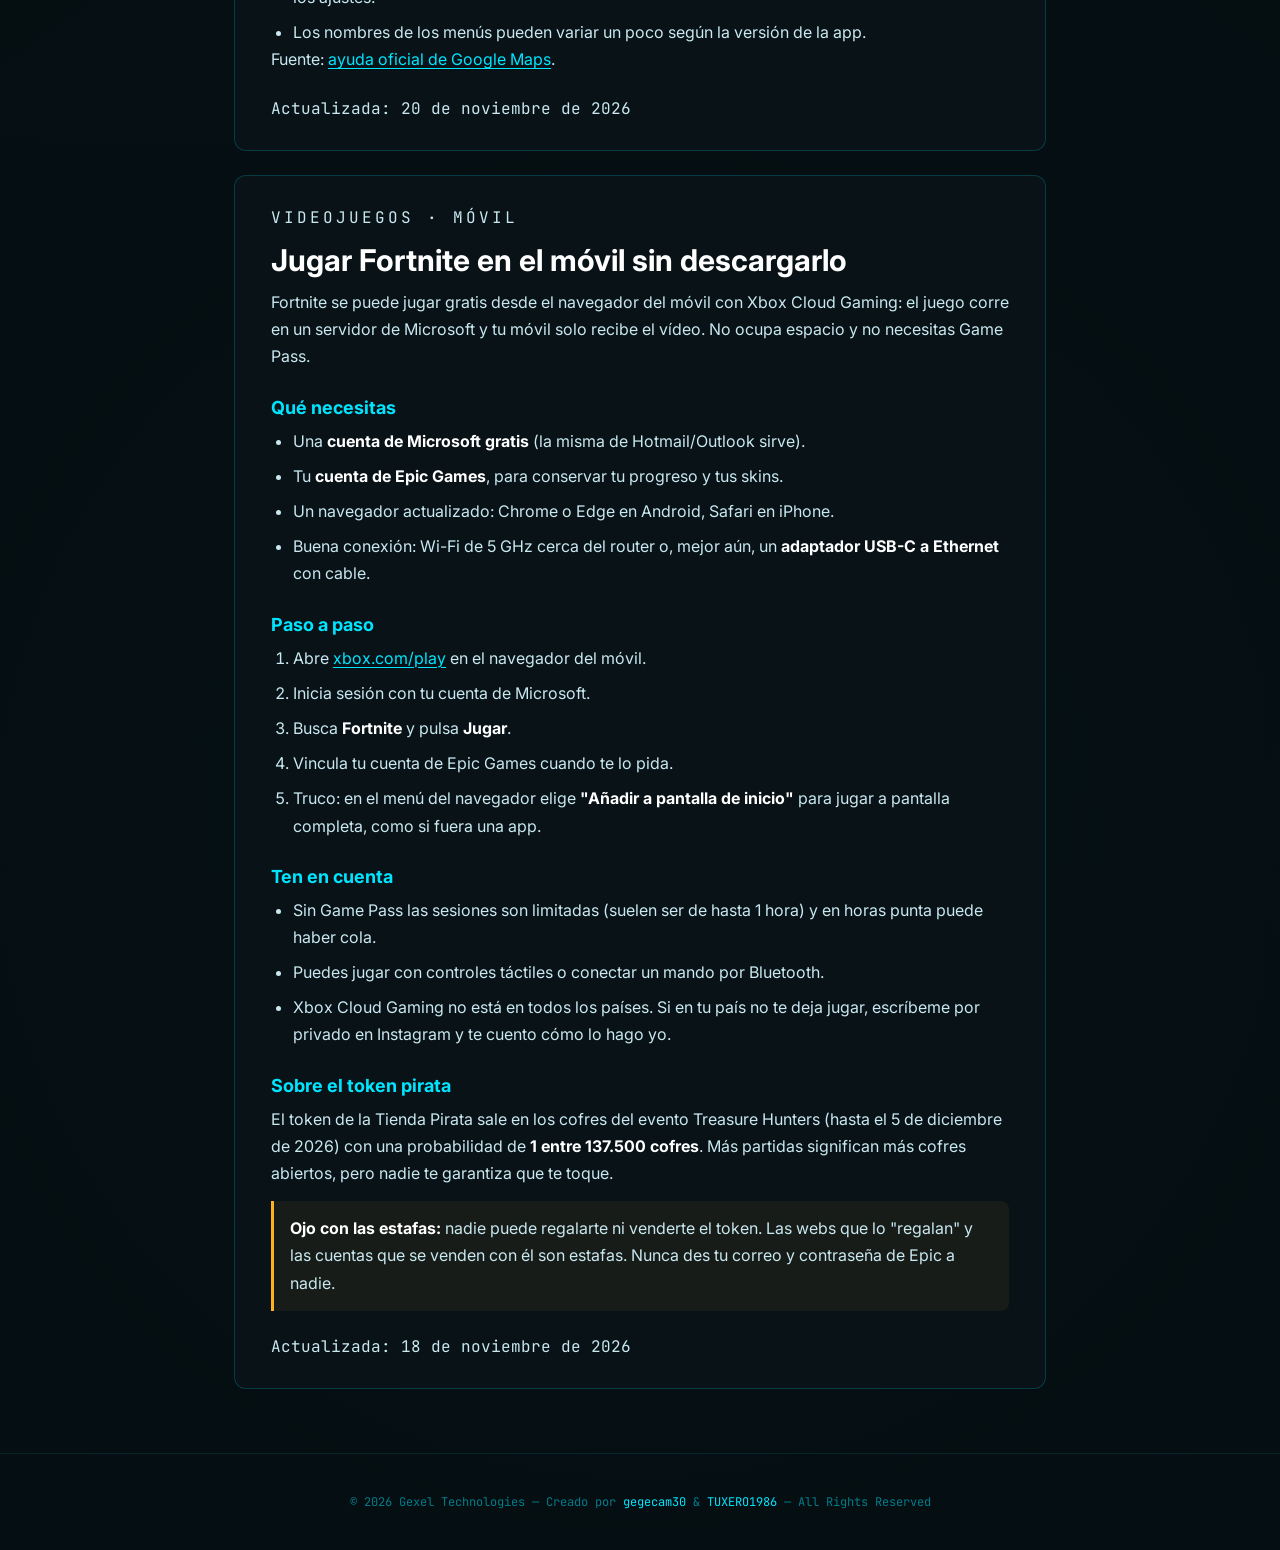
==== commit 77c0629d: "Guía: comprobar si tu partida de ajedrez ya se jugó Co-Authored-By: Claude Opus 5.5 <noreply@anthrop" ====
--- a/guias.html
+++ b/guias.html
@@ -133,6 +133,36 @@
 
     <!-- Para añadir una guía: copia un <article class="guide"> y ponle un id único (es el enlace: guias.html#id). La más reciente va primero. -->
 
+    <article class="guide" id="ajedrez-partida-unica">
+      <p class="guide-tag">Ajedrez · ¿Cómo funciona?</p>
+      <h2>Cómo saber si tu partida de ajedrez ya se jugó antes</h2>
+      <p>Hay más partidas posibles de ajedrez (unas 10<sup>120</sup>) que átomos en el universo (unos 10<sup>80</sup>). Lichess guarda más de 8.300 millones de partidas, y aun así casi todas se vuelven únicas al salir de la apertura. Puedes comprobar en qué jugada se volvió única la tuya.</p>
+
+      <h3>Paso a paso</h3>
+      <ol>
+        <li>Si jugaste en Lichess: abre tu partida y pulsa <strong>"Análisis"</strong> (tablero de análisis).</li>
+        <li>Si jugaste en Chess.com u otra web: descarga o copia la partida en formato PGN y pégala en <strong>"Importar partida"</strong> de Lichess, en <a href="https://lichess.org/paste" target="_blank" rel="noopener">lichess.org/paste</a>.</li>
+        <li>En el tablero de análisis, abre el <strong>"Explorador de aperturas"</strong> (icono de libro) y elige la pestaña <strong>"Lichess"</strong> (partidas de todos los jugadores) o <strong>"Masters"</strong> (grandes maestros). Es posible que te pida iniciar sesión: la cuenta es gratis.</li>
+        <li>Avanza jugada a jugada: el explorador muestra cuántas partidas llegaron a esa misma posición. Cuando el número llega a 0, desde ahí tu partida es única en esa base de datos.</li>
+      </ol>
+
+      <h3>Enlaces</h3>
+      <ul>
+        <li><a href="https://lichess.org/paste" target="_blank" rel="noopener">Importar partida</a> (lichess.org/paste)</li>
+        <li><a href="https://lichess.org/analysis" target="_blank" rel="noopener">Tablero de análisis</a> (lichess.org/analysis)</li>
+      </ul>
+
+      <h3>Ten en cuenta</h3>
+      <ul>
+        <li>El explorador solo cuenta partidas de su base de datos (Lichess o maestros), no todas las del mundo.</li>
+        <li>Por defecto puede filtrar por ritmo o nivel: quita los filtros para ver el total.</li>
+      </ul>
+
+      <p>Fuentes: <a href="https://oeis.org/A048987" target="_blank" rel="noopener">OEIS A048987</a> · <a href="https://es.wikipedia.org/wiki/N%C3%BAmero_de_Shannon" target="_blank" rel="noopener">Número de Shannon</a> · <a href="https://database.lichess.org/" target="_blank" rel="noopener">base de datos de Lichess</a>.</p>
+
+      <p class="guide-date">Actualizada: 25 de noviembre de 2026</p>
+    </article>
+
     <article class="guide" id="tiendas-falsas">
       <p class="guide-tag">Compras online · Black Friday</p>
       <h2>Cómo saber si una tienda online es falsa (Black Friday)</h2>
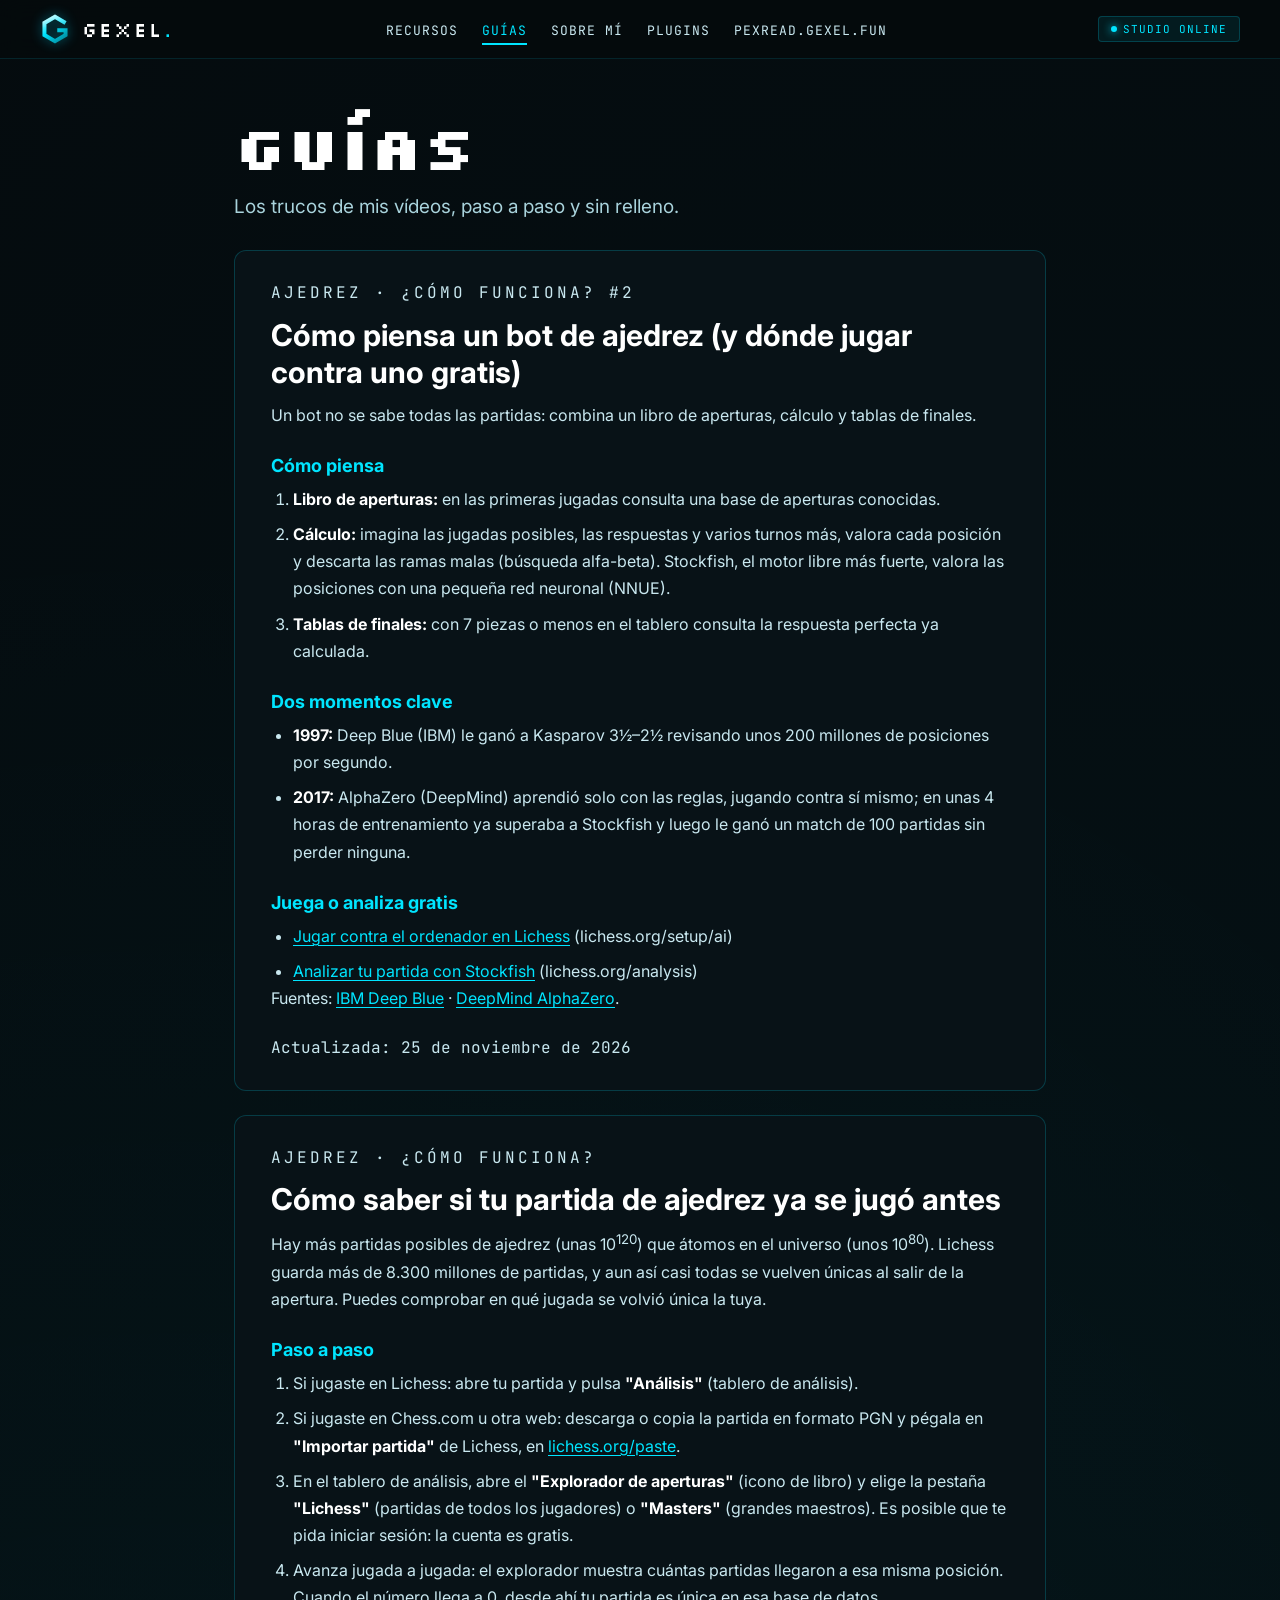
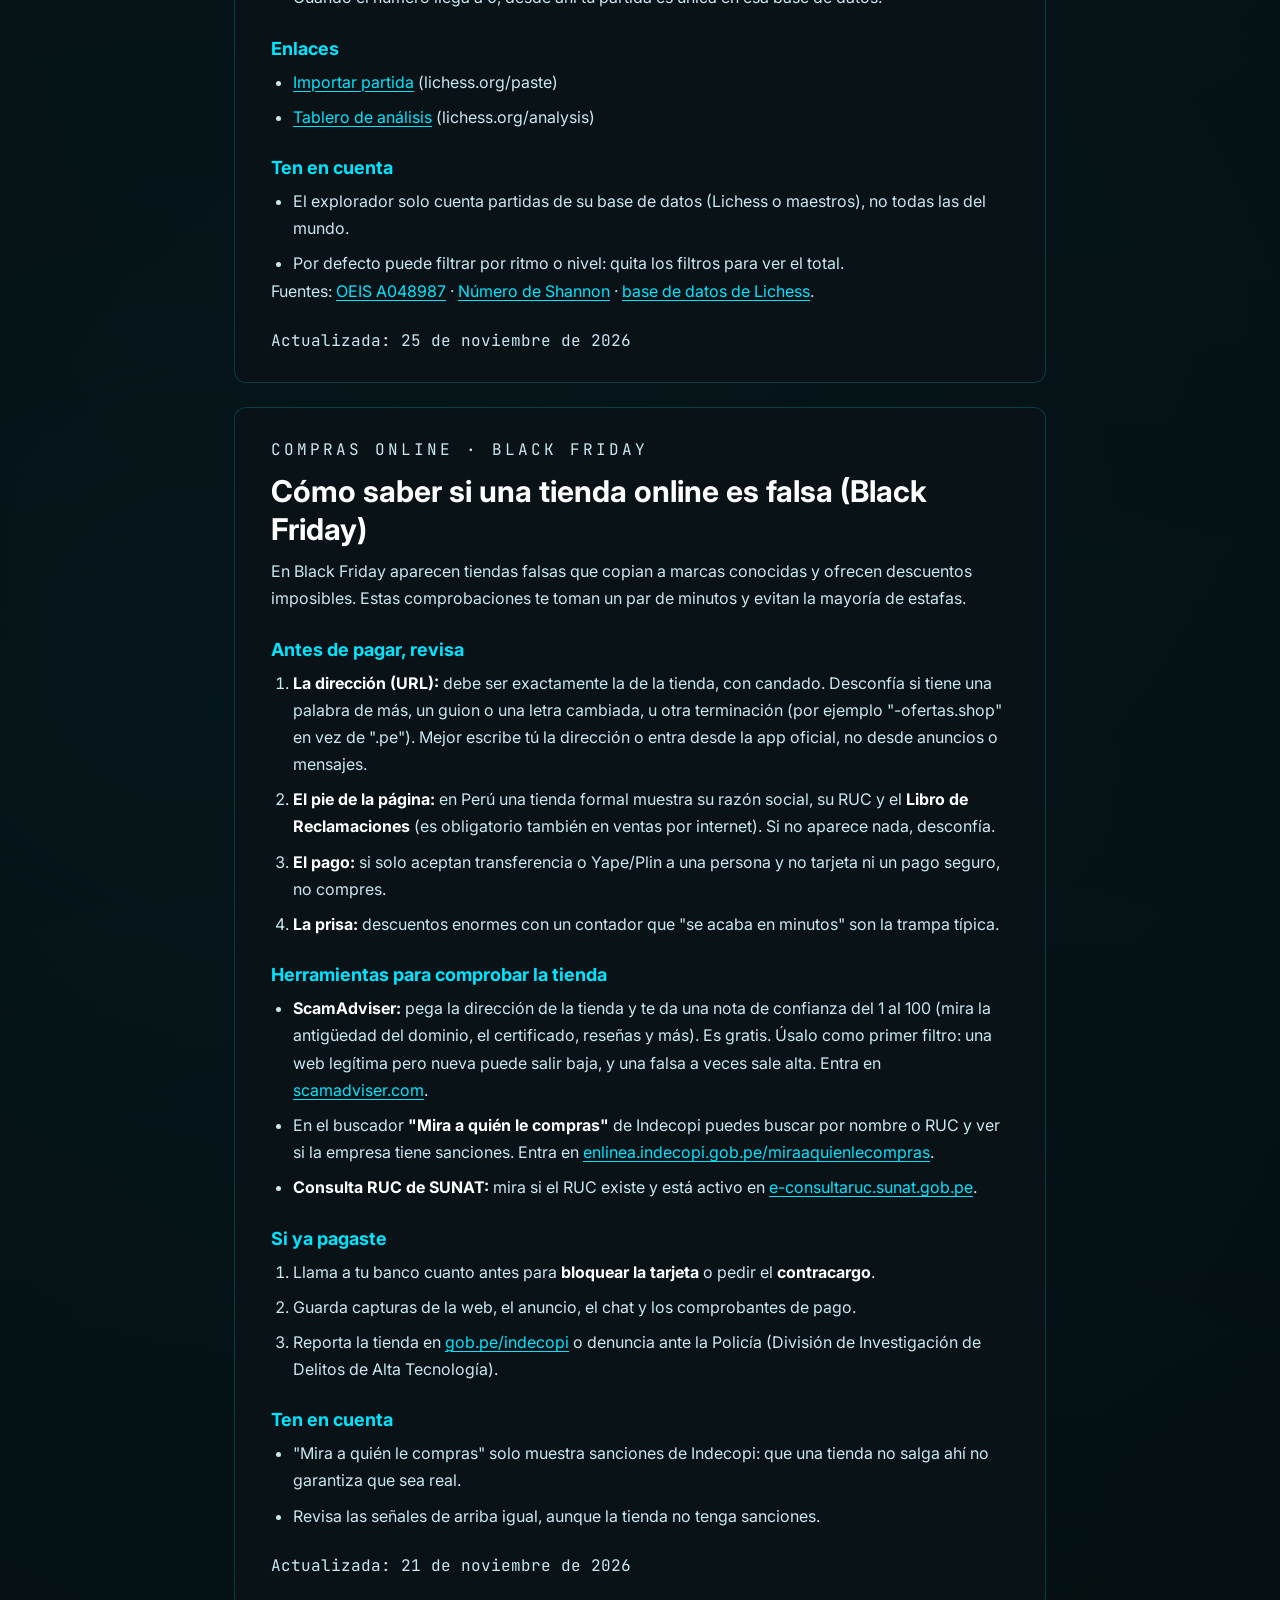
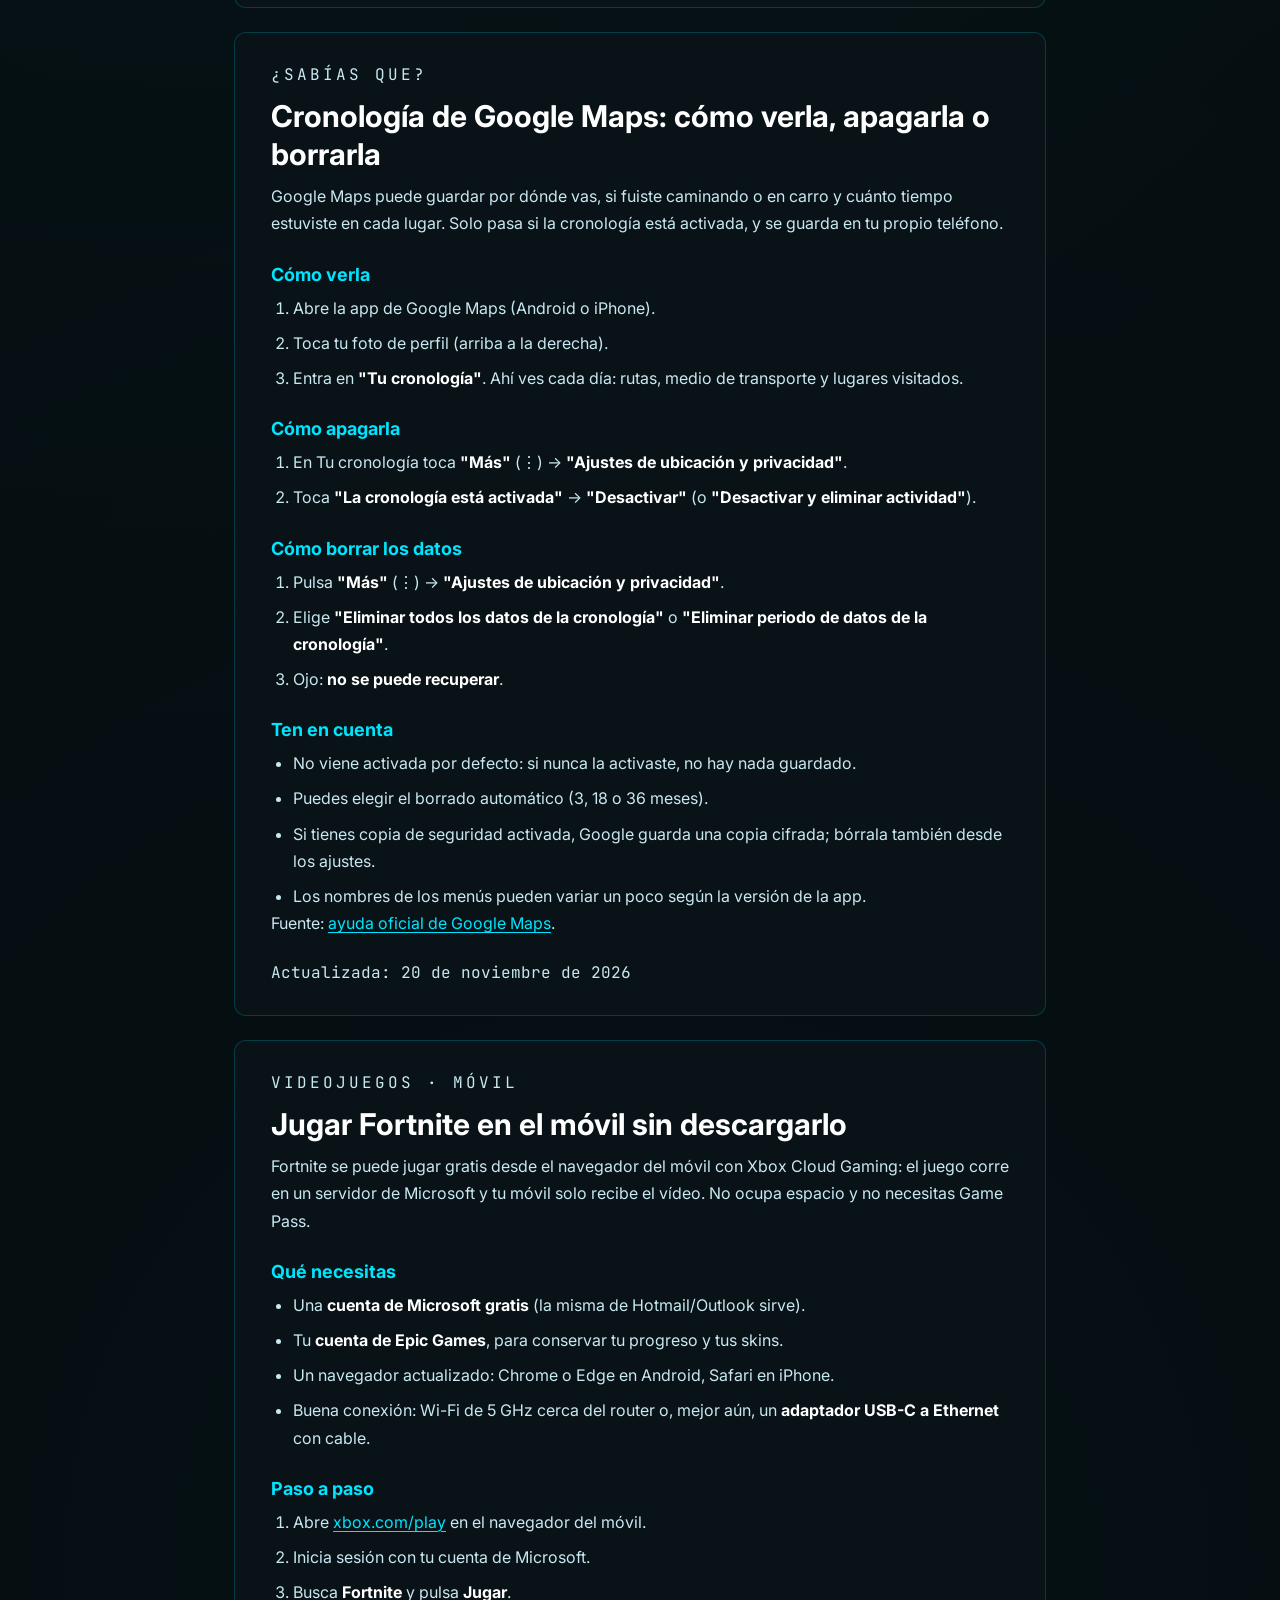
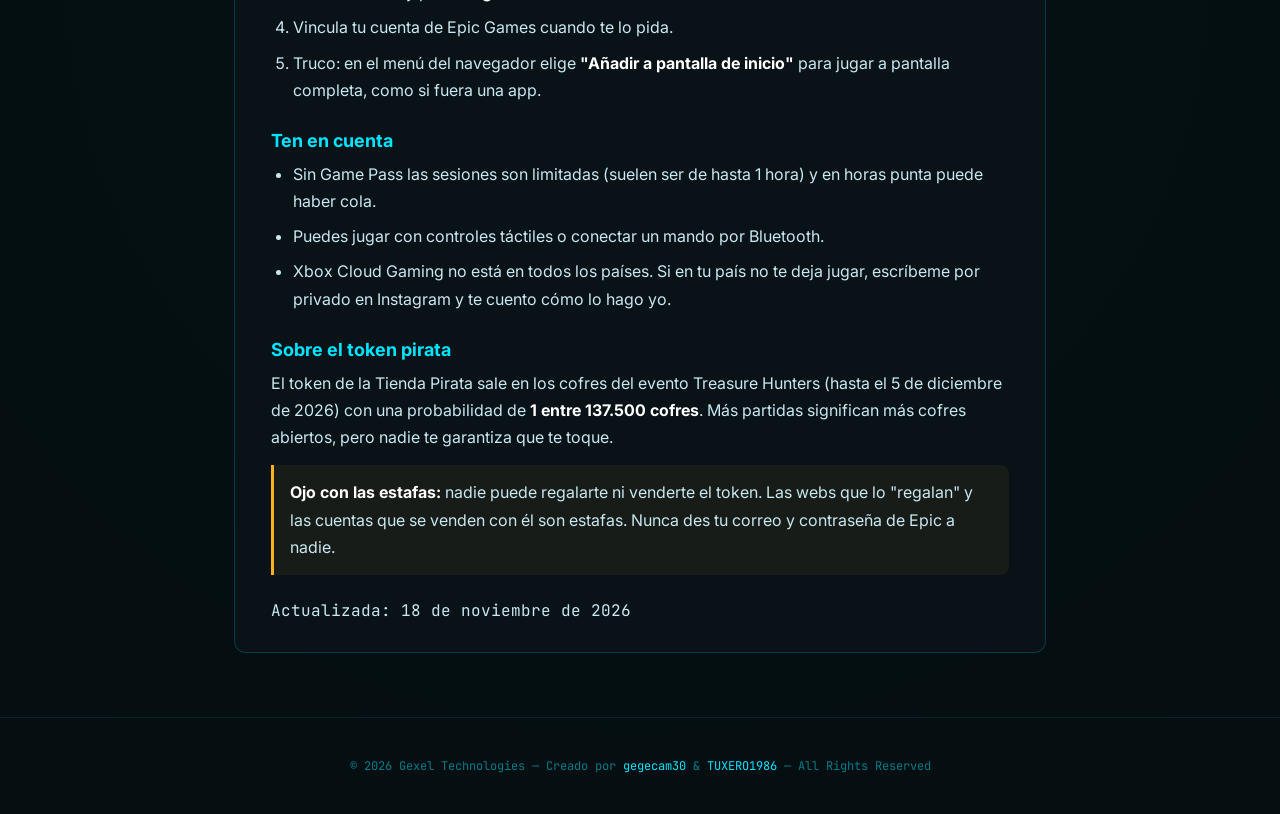
==== commit 5643e437: "Guía: cómo piensa un bot de ajedrez Co-Authored-By: Claude Opus 5.5 <noreply@anthropic.com>" ====
--- a/guias.html
+++ b/guias.html
@@ -133,6 +133,35 @@
 
     <!-- Para añadir una guía: copia un <article class="guide"> y ponle un id único (es el enlace: guias.html#id). La más reciente va primero. -->
 
+    <article class="guide" id="ajedrez-bots">
+      <p class="guide-tag">Ajedrez · ¿Cómo funciona? #2</p>
+      <h2>Cómo piensa un bot de ajedrez (y dónde jugar contra uno gratis)</h2>
+      <p>Un bot no se sabe todas las partidas: combina un libro de aperturas, cálculo y tablas de finales.</p>
+
+      <h3>Cómo piensa</h3>
+      <ol>
+        <li><strong>Libro de aperturas:</strong> en las primeras jugadas consulta una base de aperturas conocidas.</li>
+        <li><strong>Cálculo:</strong> imagina las jugadas posibles, las respuestas y varios turnos más, valora cada posición y descarta las ramas malas (búsqueda alfa-beta). Stockfish, el motor libre más fuerte, valora las posiciones con una pequeña red neuronal (NNUE).</li>
+        <li><strong>Tablas de finales:</strong> con 7 piezas o menos en el tablero consulta la respuesta perfecta ya calculada.</li>
+      </ol>
+
+      <h3>Dos momentos clave</h3>
+      <ul>
+        <li><strong>1997:</strong> Deep Blue (IBM) le ganó a Kasparov 3½–2½ revisando unos 200 millones de posiciones por segundo.</li>
+        <li><strong>2017:</strong> AlphaZero (DeepMind) aprendió solo con las reglas, jugando contra sí mismo; en unas 4 horas de entrenamiento ya superaba a Stockfish y luego le ganó un match de 100 partidas sin perder ninguna.</li>
+      </ul>
+
+      <h3>Juega o analiza gratis</h3>
+      <ul>
+        <li><a href="https://lichess.org/setup/ai" target="_blank" rel="noopener">Jugar contra el ordenador en Lichess</a> (lichess.org/setup/ai)</li>
+        <li><a href="https://lichess.org/analysis" target="_blank" rel="noopener">Analizar tu partida con Stockfish</a> (lichess.org/analysis)</li>
+      </ul>
+
+      <p>Fuentes: <a href="https://www.ibm.com/history/deep-blue" target="_blank" rel="noopener">IBM Deep Blue</a> · <a href="https://deepmind.google/research/breakthroughs/alphazero/" target="_blank" rel="noopener">DeepMind AlphaZero</a>.</p>
+
+      <p class="guide-date">Actualizada: 25 de noviembre de 2026</p>
+    </article>
+
     <article class="guide" id="ajedrez-partida-unica">
       <p class="guide-tag">Ajedrez · ¿Cómo funciona?</p>
       <h2>Cómo saber si tu partida de ajedrez ya se jugó antes</h2>
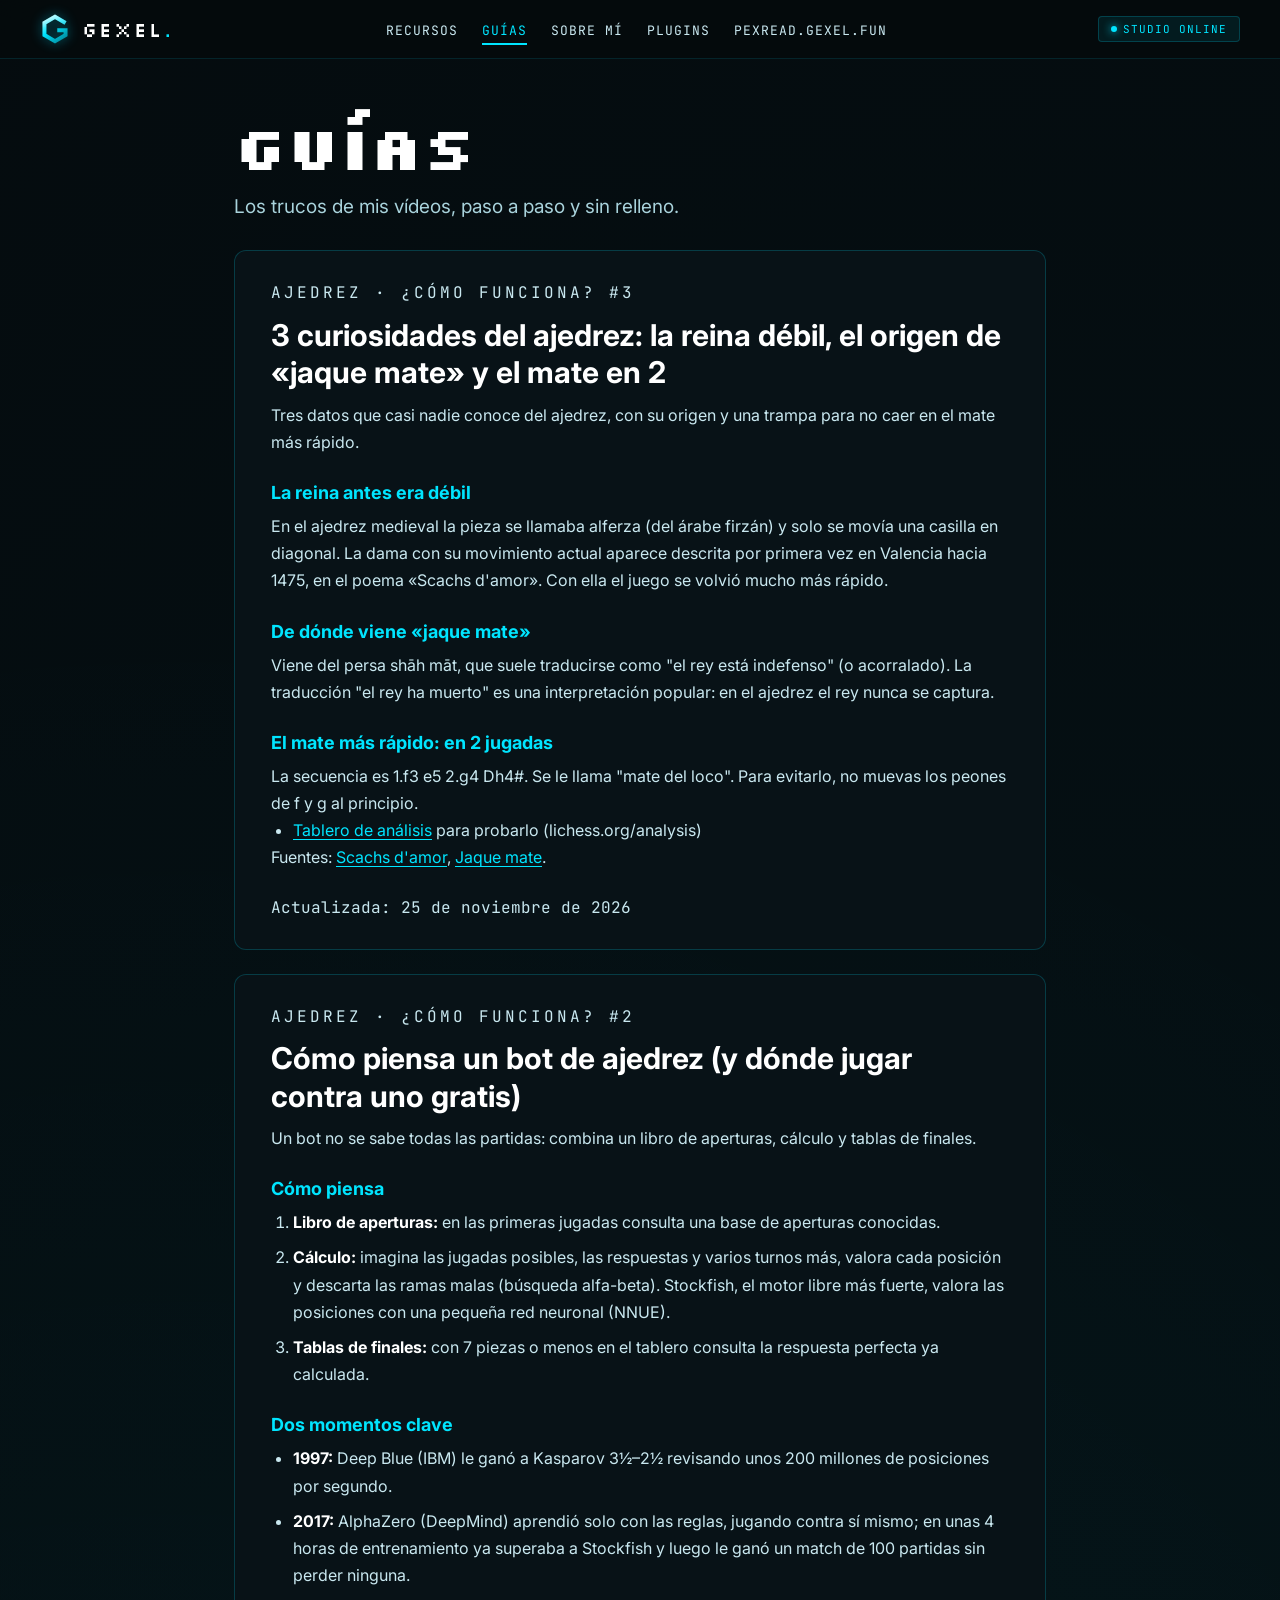
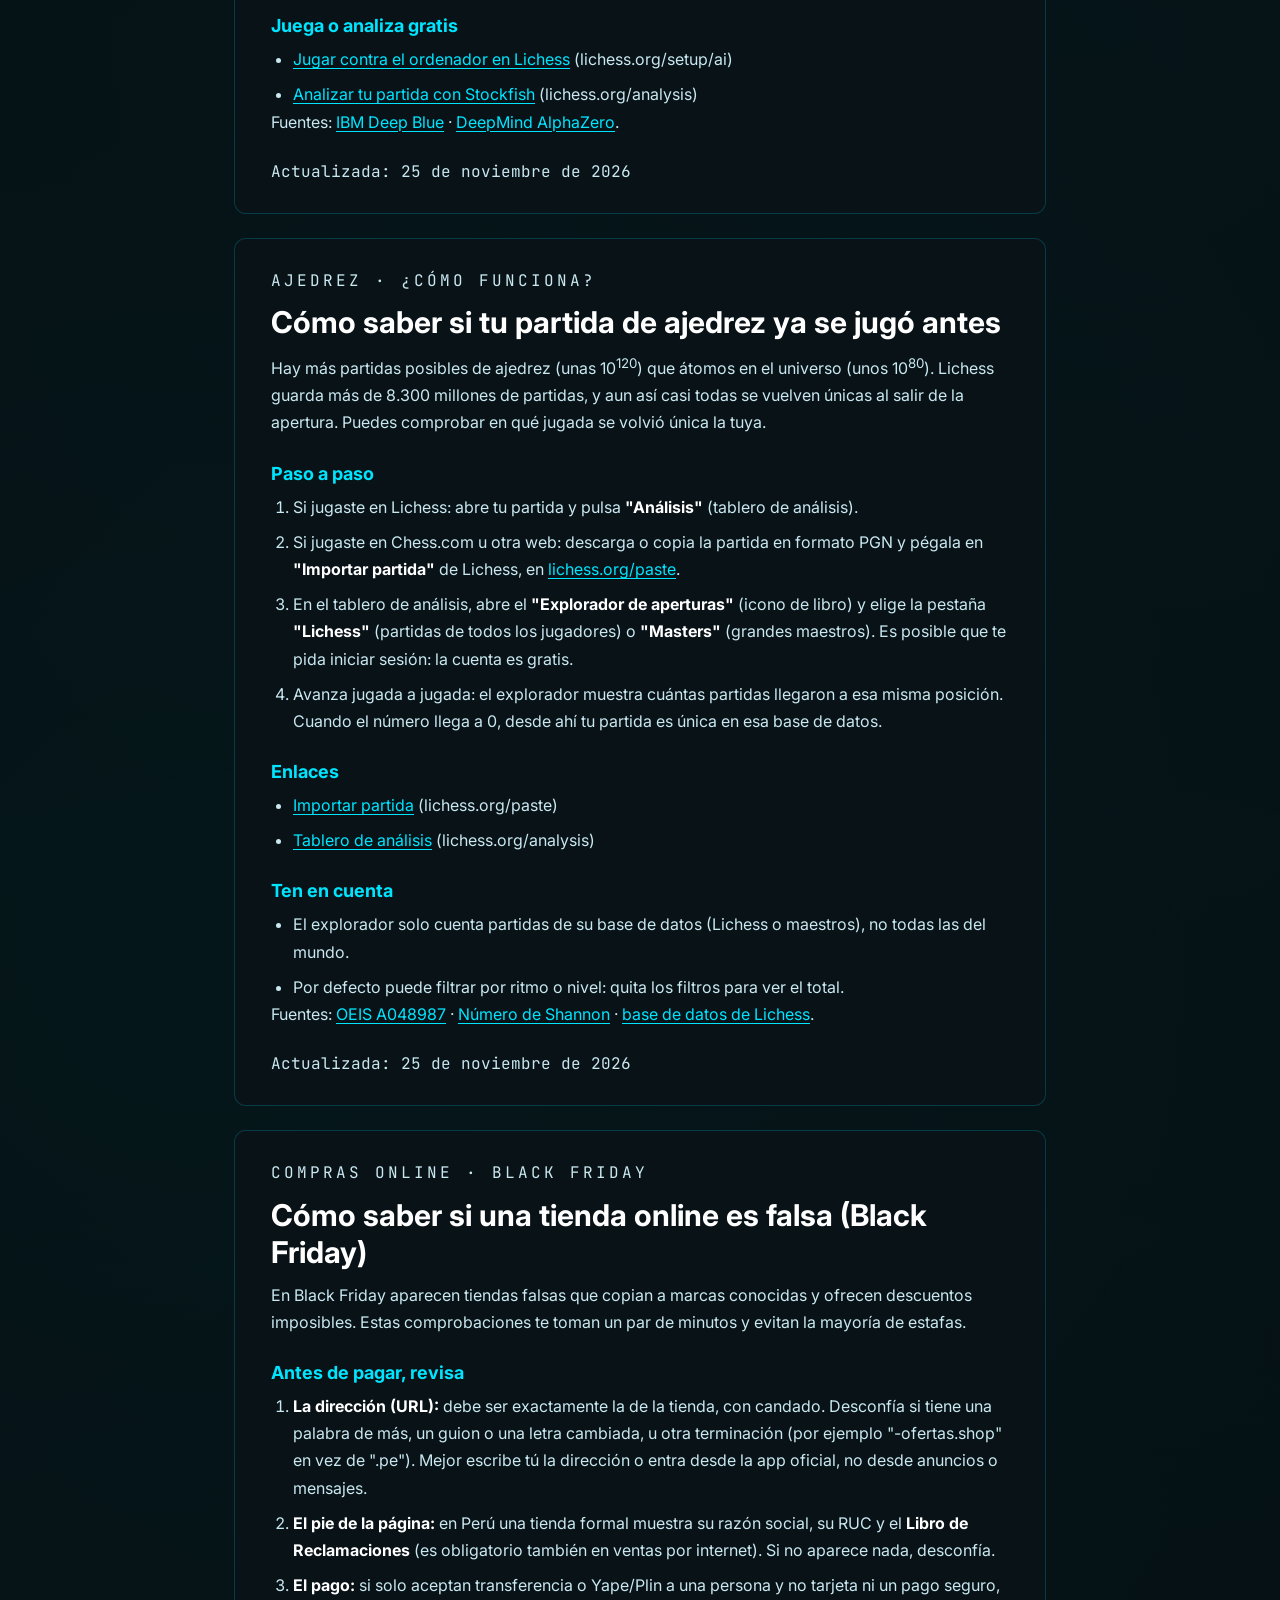
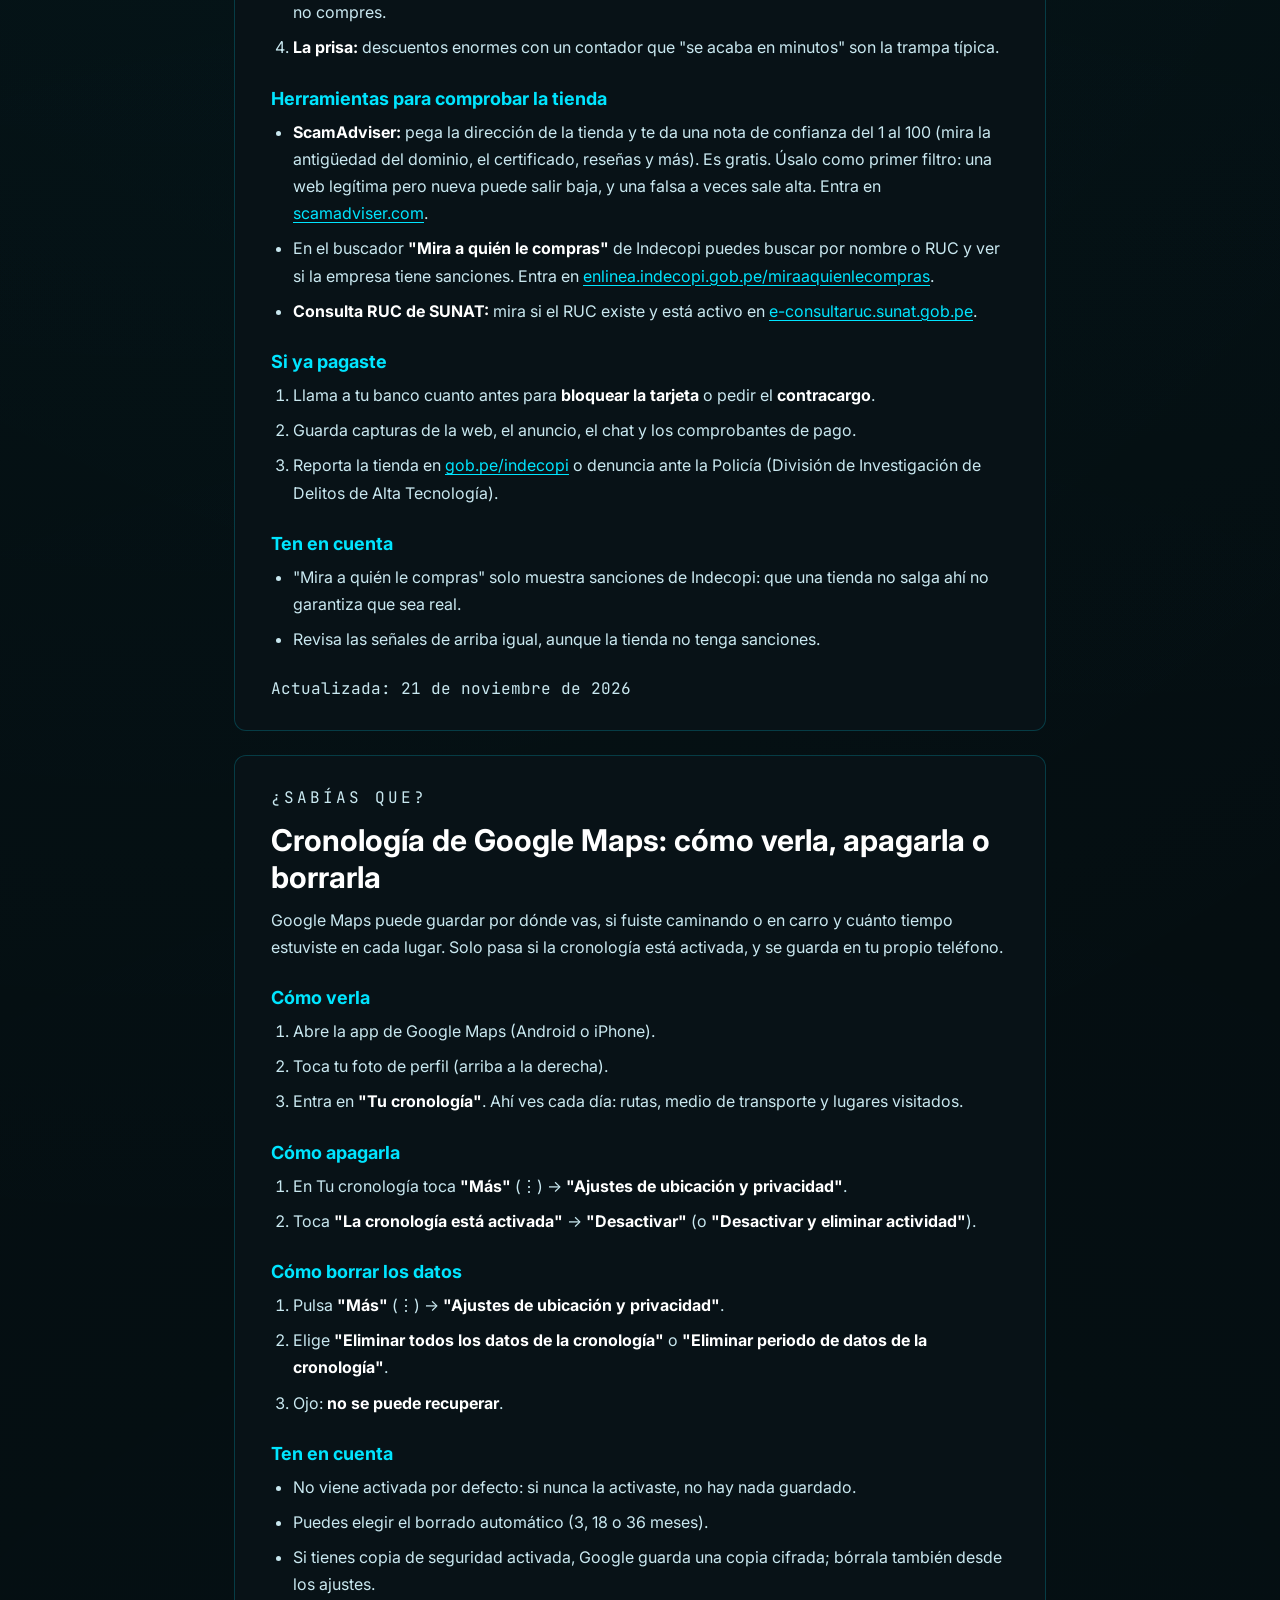
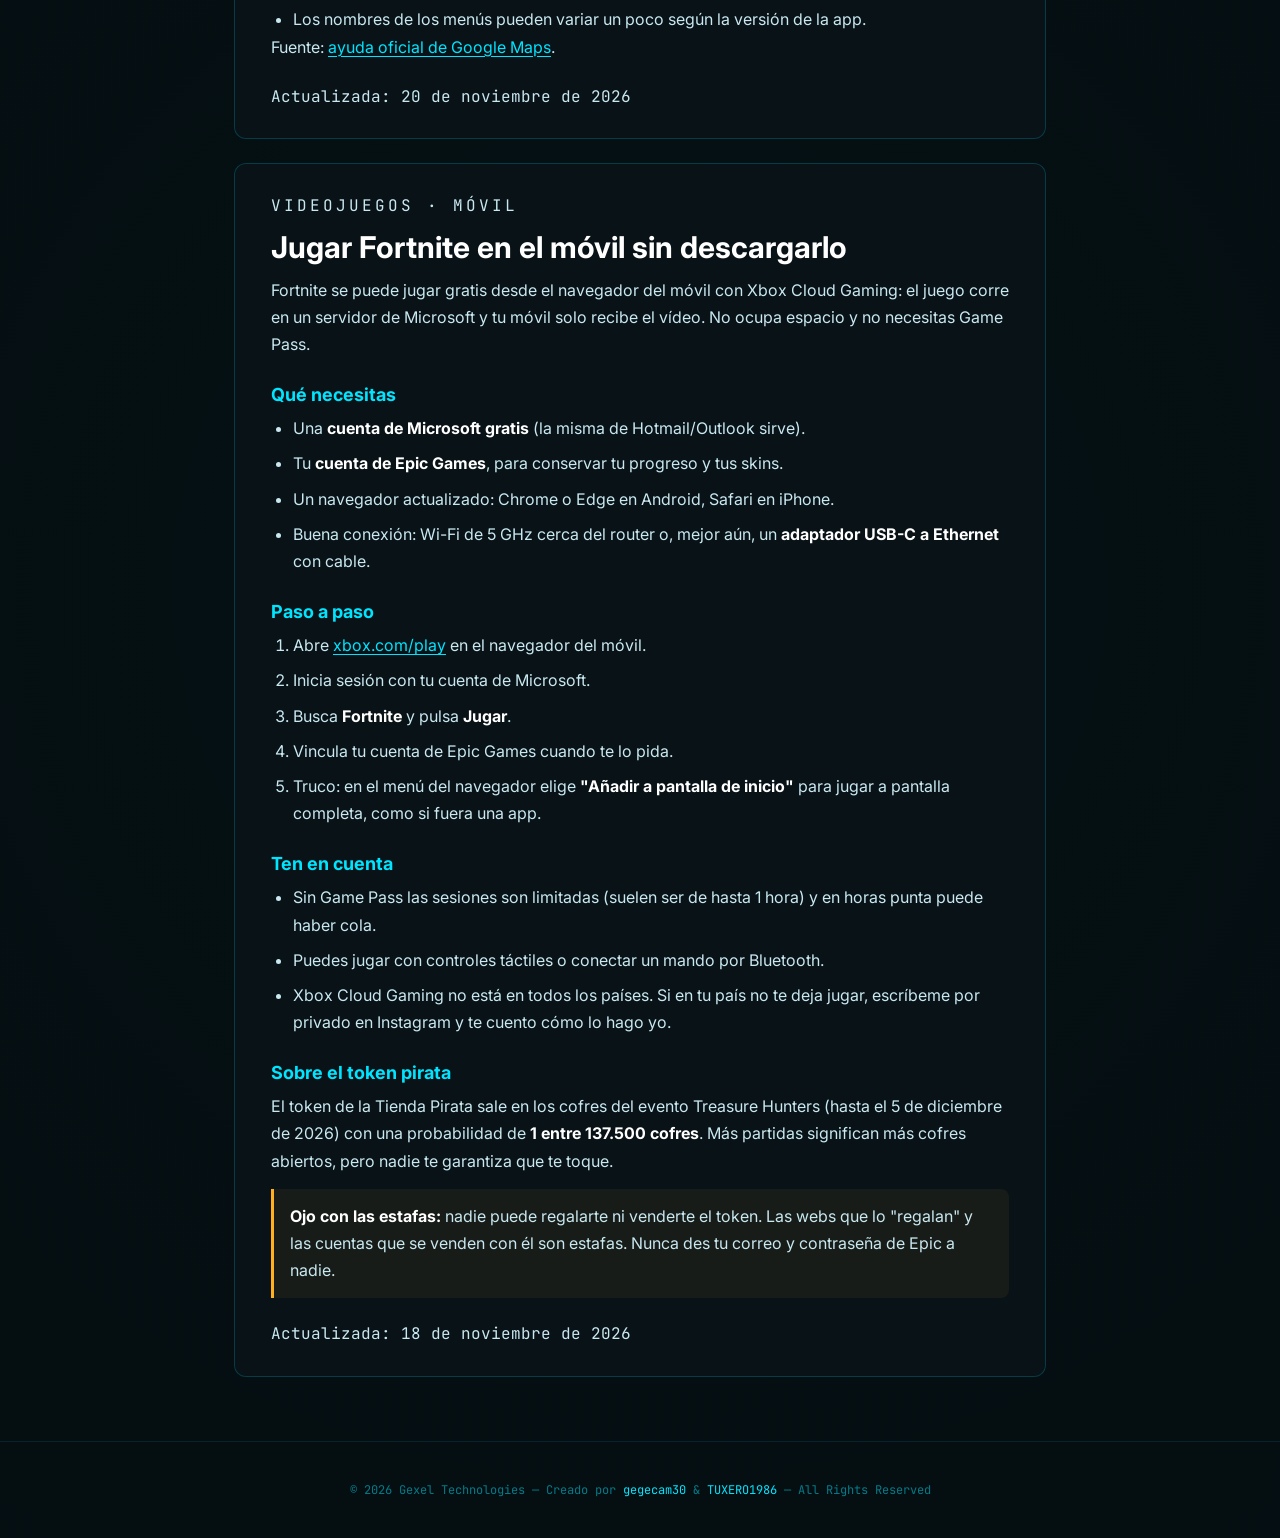
==== commit 735371c4: "Guía: 3 curiosidades del ajedrez Co-Authored-By: Claude Opus 5.5 <noreply@anthropic.com>" ====
--- a/guias.html
+++ b/guias.html
@@ -133,6 +133,28 @@
 
     <!-- Para añadir una guía: copia un <article class="guide"> y ponle un id único (es el enlace: guias.html#id). La más reciente va primero. -->
 
+    <article class="guide" id="ajedrez-curiosidades">
+      <p class="guide-tag">Ajedrez · ¿Cómo funciona? #3</p>
+      <h2>3 curiosidades del ajedrez: la reina débil, el origen de «jaque mate» y el mate en 2</h2>
+      <p>Tres datos que casi nadie conoce del ajedrez, con su origen y una trampa para no caer en el mate más rápido.</p>
+
+      <h3>La reina antes era débil</h3>
+      <p>En el ajedrez medieval la pieza se llamaba alferza (del árabe firzán) y solo se movía una casilla en diagonal. La dama con su movimiento actual aparece descrita por primera vez en Valencia hacia 1475, en el poema «Scachs d'amor». Con ella el juego se volvió mucho más rápido.</p>
+
+      <h3>De dónde viene «jaque mate»</h3>
+      <p>Viene del persa shāh māt, que suele traducirse como "el rey está indefenso" (o acorralado). La traducción "el rey ha muerto" es una interpretación popular: en el ajedrez el rey nunca se captura.</p>
+
+      <h3>El mate más rápido: en 2 jugadas</h3>
+      <p>La secuencia es 1.f3 e5 2.g4 Dh4#. Se le llama "mate del loco". Para evitarlo, no muevas los peones de f y g al principio.</p>
+      <ul>
+        <li><a href="https://lichess.org/analysis" target="_blank" rel="noopener">Tablero de análisis</a> para probarlo (lichess.org/analysis)</li>
+      </ul>
+
+      <p>Fuentes: <a href="https://es.wikipedia.org/wiki/Scachs_d%27amor" target="_blank" rel="noopener">Scachs d'amor</a>, <a href="https://es.wikipedia.org/wiki/Jaque_mate" target="_blank" rel="noopener">Jaque mate</a>.</p>
+
+      <p class="guide-date">Actualizada: 25 de noviembre de 2026</p>
+    </article>
+
     <article class="guide" id="ajedrez-bots">
       <p class="guide-tag">Ajedrez · ¿Cómo funciona? #2</p>
       <h2>Cómo piensa un bot de ajedrez (y dónde jugar contra uno gratis)</h2>
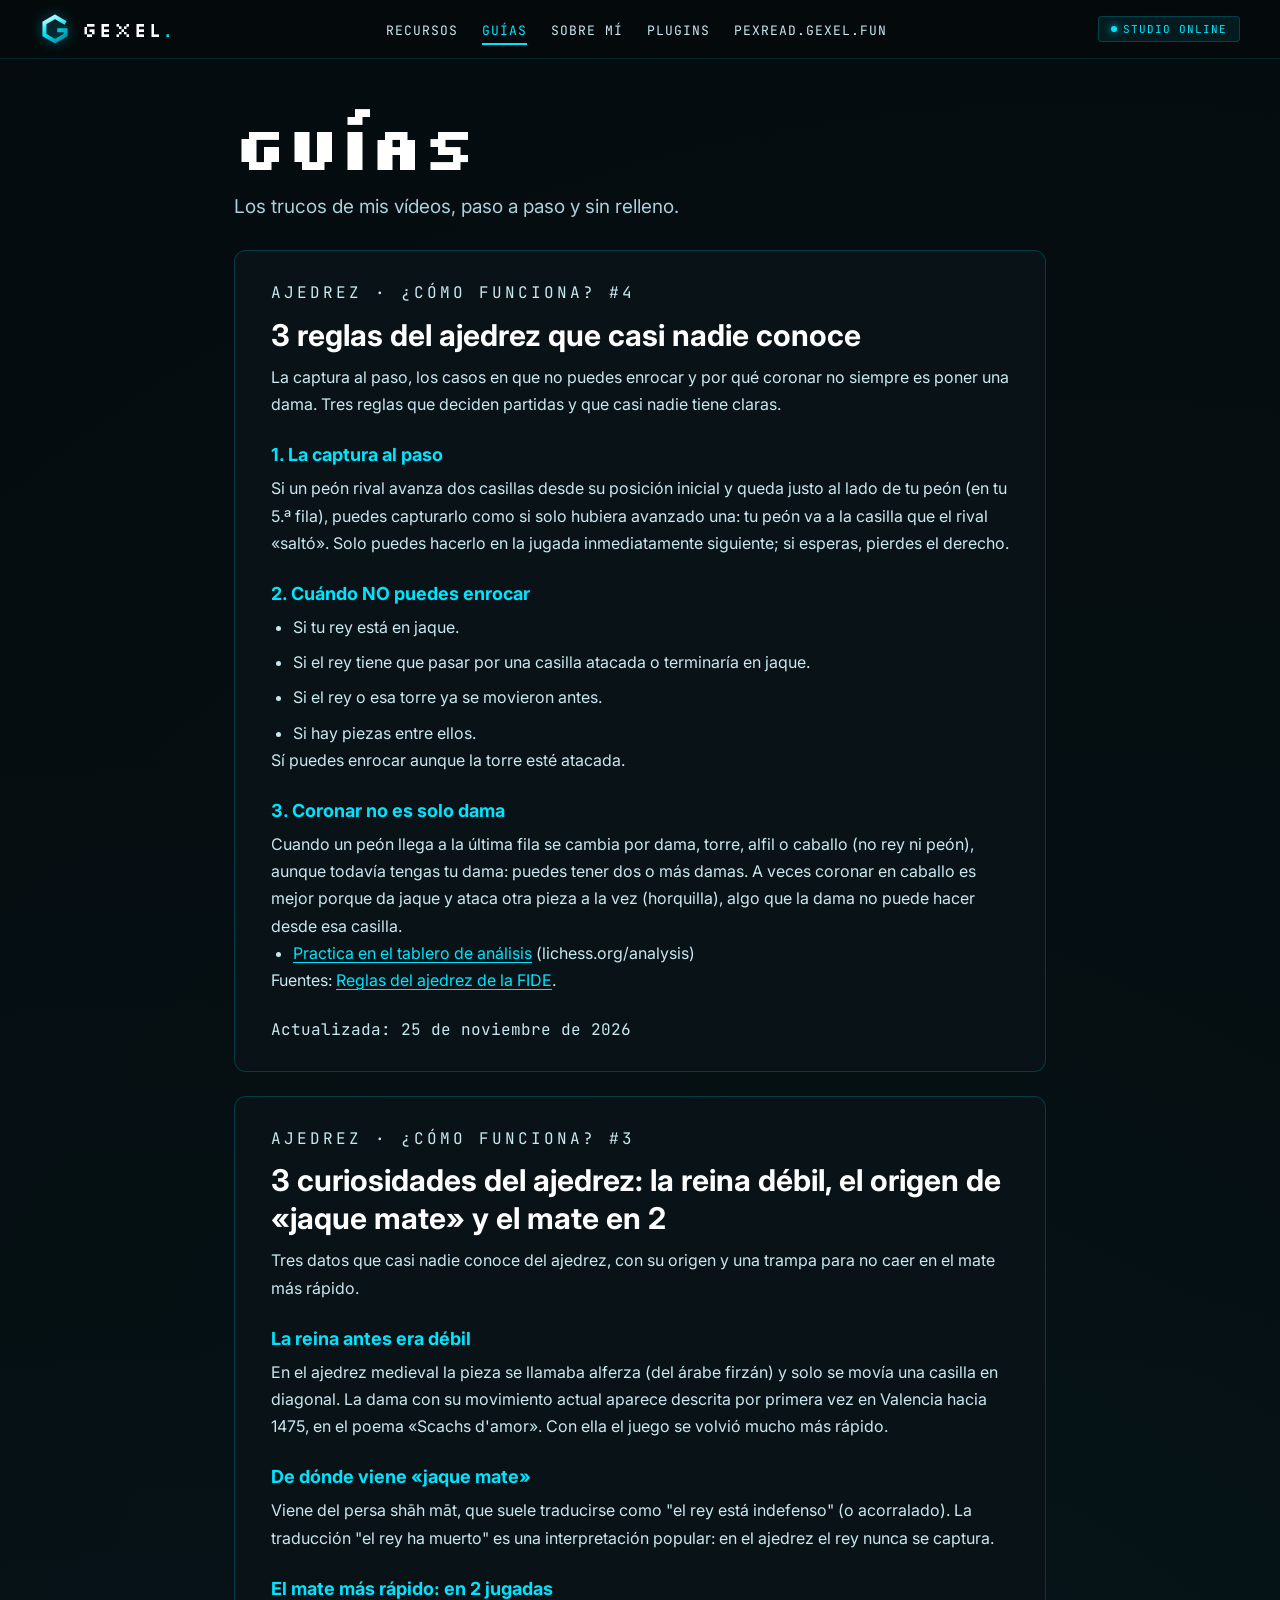
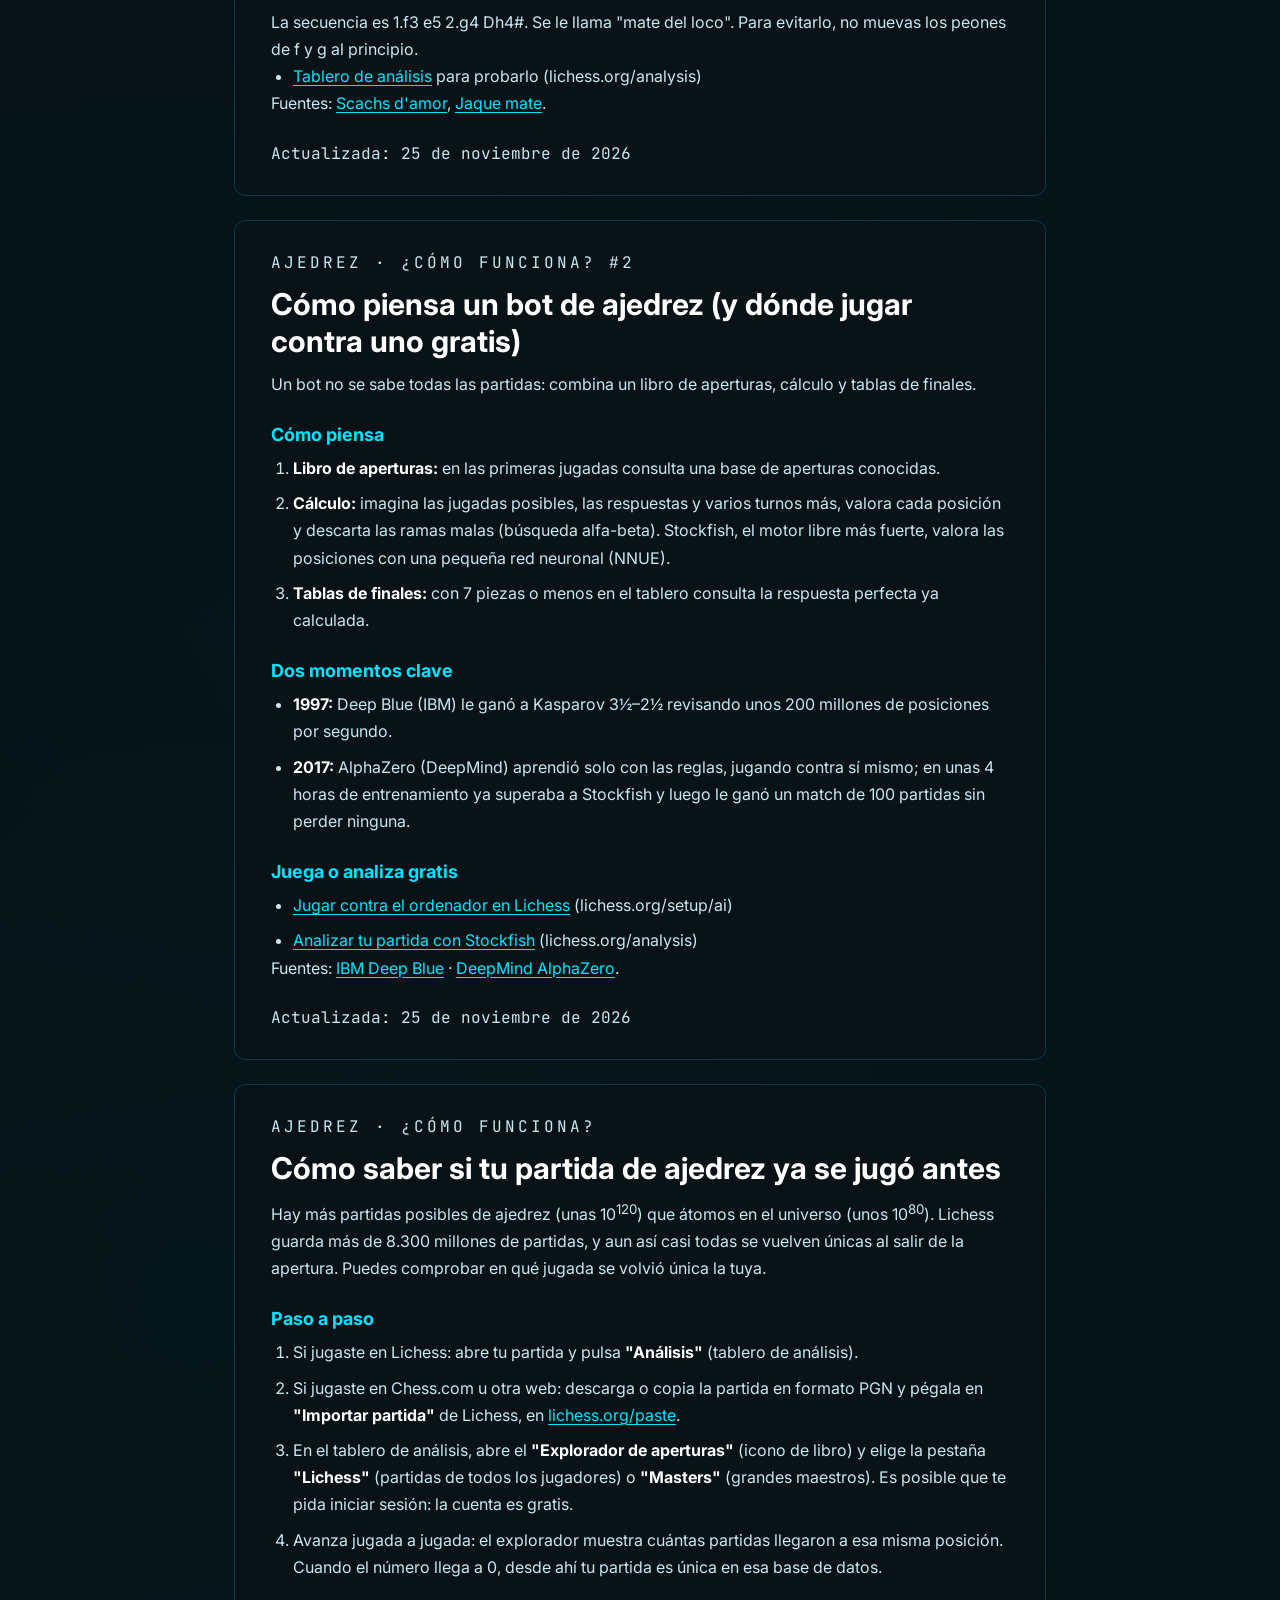
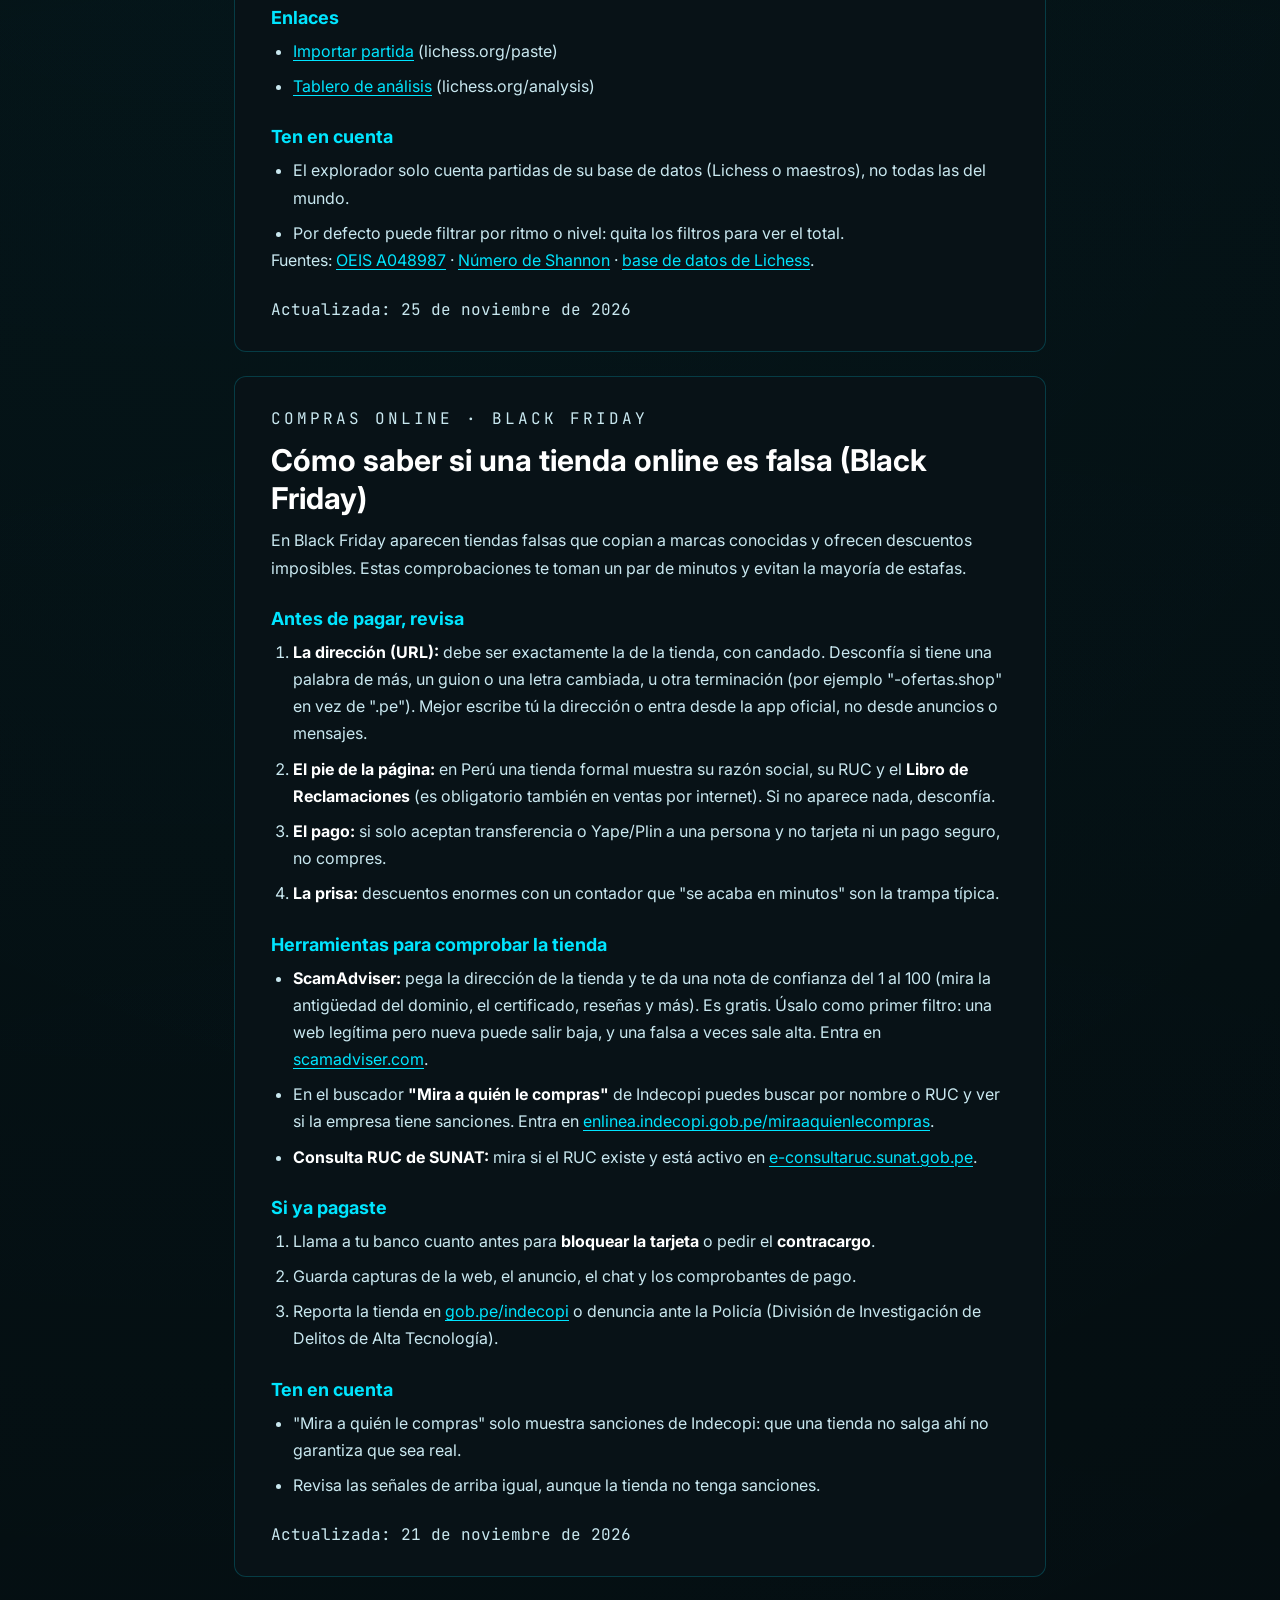
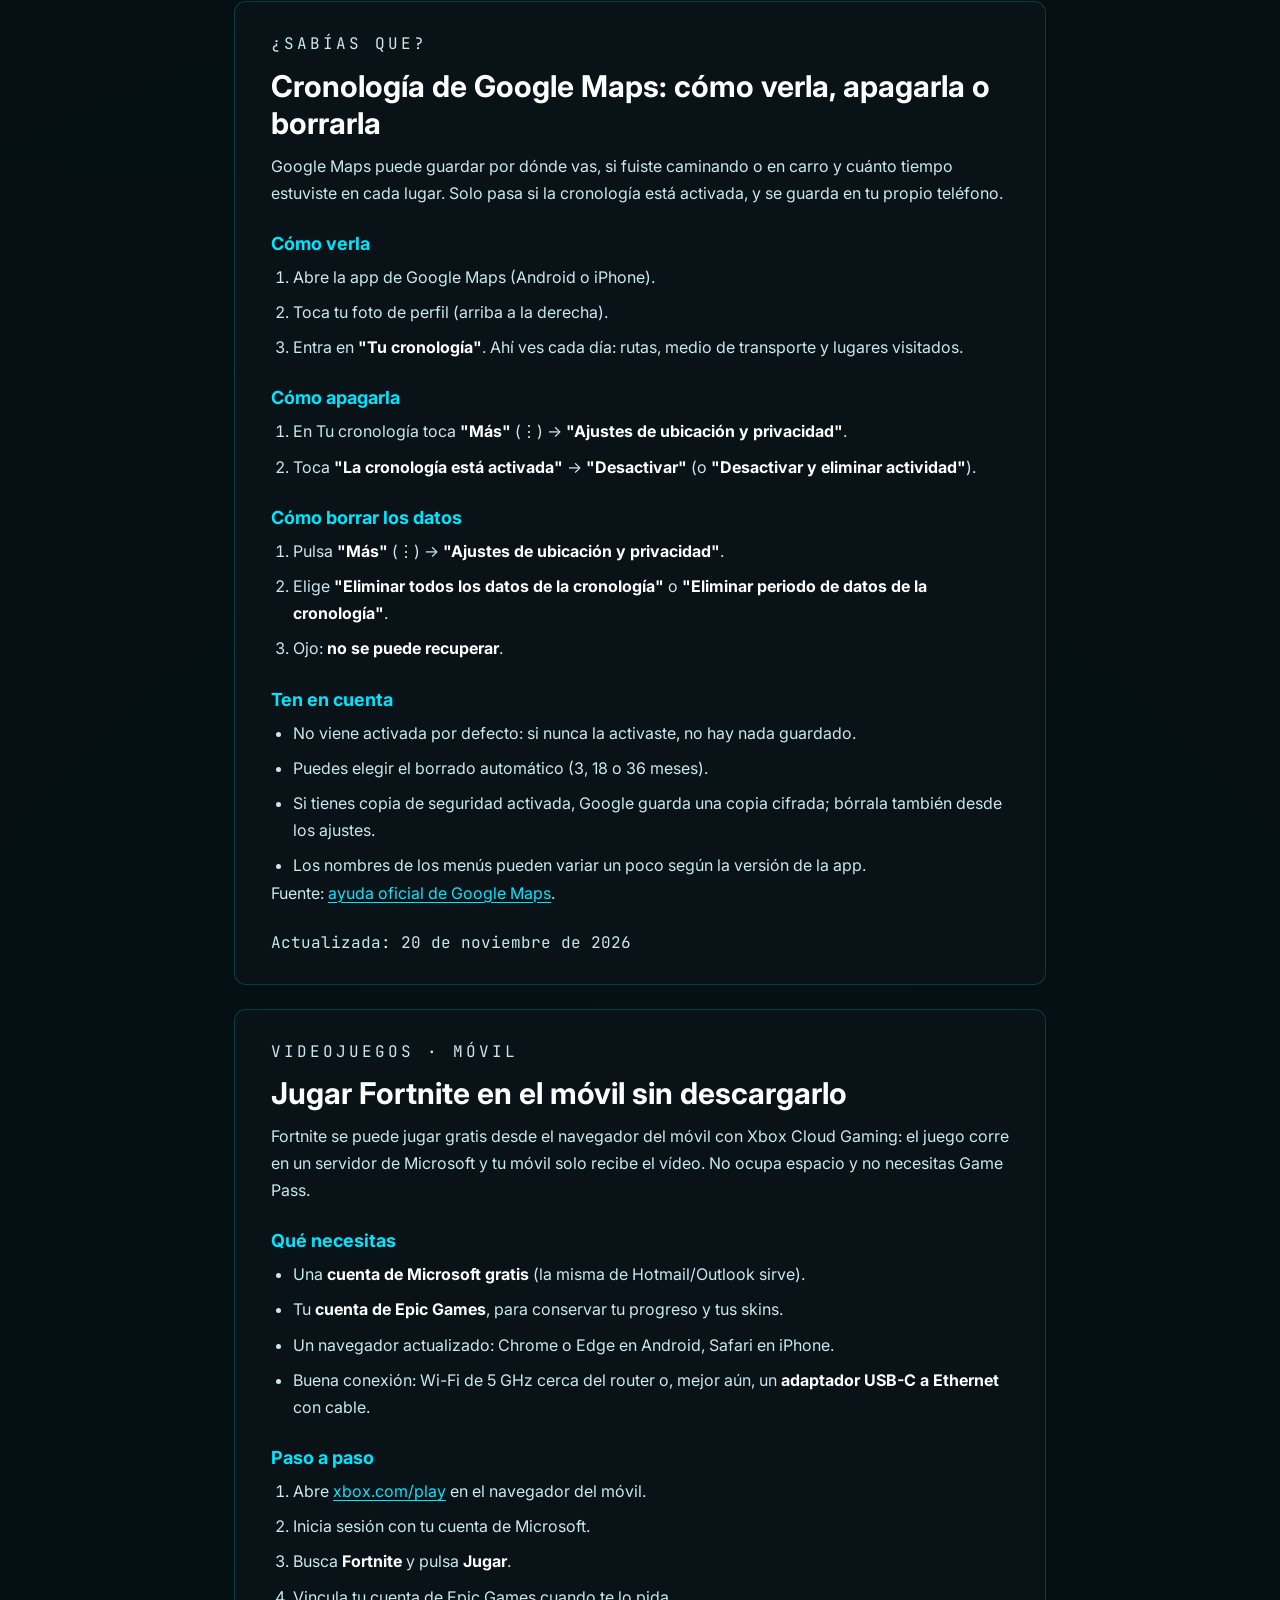
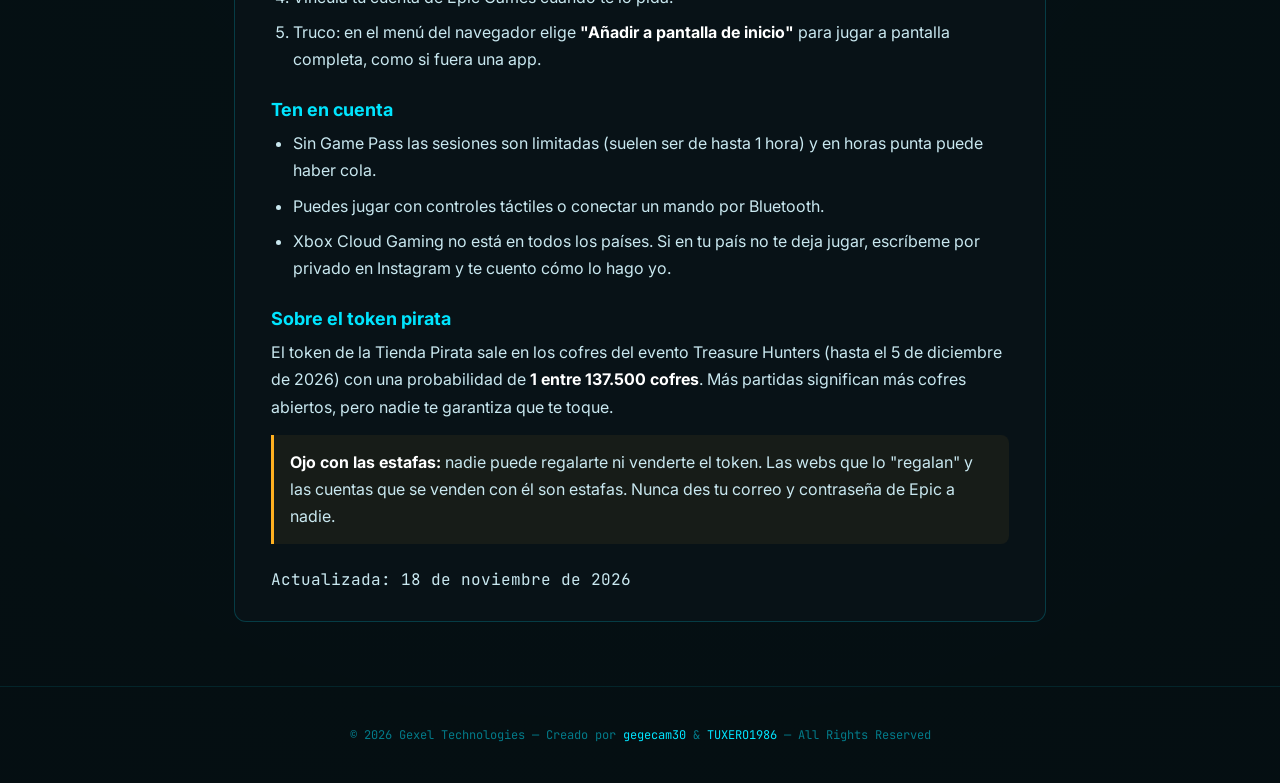
==== commit 0a6f7a16: "Guía: 3 reglas del ajedrez que casi nadie conoce Co-Authored-By: Claude Opus 5.5 <noreply@anthropic." ====
--- a/guias.html
+++ b/guias.html
@@ -133,6 +133,35 @@
 
     <!-- Para añadir una guía: copia un <article class="guide"> y ponle un id único (es el enlace: guias.html#id). La más reciente va primero. -->
 
+    <article class="guide" id="ajedrez-reglas">
+      <p class="guide-tag">Ajedrez · ¿Cómo funciona? #4</p>
+      <h2>3 reglas del ajedrez que casi nadie conoce</h2>
+      <p>La captura al paso, los casos en que no puedes enrocar y por qué coronar no siempre es poner una dama. Tres reglas que deciden partidas y que casi nadie tiene claras.</p>
+
+      <h3>1. La captura al paso</h3>
+      <p>Si un peón rival avanza dos casillas desde su posición inicial y queda justo al lado de tu peón (en tu 5.ª fila), puedes capturarlo como si solo hubiera avanzado una: tu peón va a la casilla que el rival «saltó». Solo puedes hacerlo en la jugada inmediatamente siguiente; si esperas, pierdes el derecho.</p>
+
+      <h3>2. Cuándo NO puedes enrocar</h3>
+      <ul>
+        <li>Si tu rey está en jaque.</li>
+        <li>Si el rey tiene que pasar por una casilla atacada o terminaría en jaque.</li>
+        <li>Si el rey o esa torre ya se movieron antes.</li>
+        <li>Si hay piezas entre ellos.</li>
+      </ul>
+      <p>Sí puedes enrocar aunque la torre esté atacada.</p>
+
+      <h3>3. Coronar no es solo dama</h3>
+      <p>Cuando un peón llega a la última fila se cambia por dama, torre, alfil o caballo (no rey ni peón), aunque todavía tengas tu dama: puedes tener dos o más damas. A veces coronar en caballo es mejor porque da jaque y ataca otra pieza a la vez (horquilla), algo que la dama no puede hacer desde esa casilla.</p>
+
+      <ul>
+        <li><a href="https://lichess.org/analysis" target="_blank" rel="noopener">Practica en el tablero de análisis</a> (lichess.org/analysis)</li>
+      </ul>
+
+      <p>Fuentes: <a href="https://handbook.fide.com/chapter/E012023" target="_blank" rel="noopener">Reglas del ajedrez de la FIDE</a>.</p>
+
+      <p class="guide-date">Actualizada: 25 de noviembre de 2026</p>
+    </article>
+
     <article class="guide" id="ajedrez-curiosidades">
       <p class="guide-tag">Ajedrez · ¿Cómo funciona? #3</p>
       <h2>3 curiosidades del ajedrez: la reina débil, el origen de «jaque mate» y el mate en 2</h2>
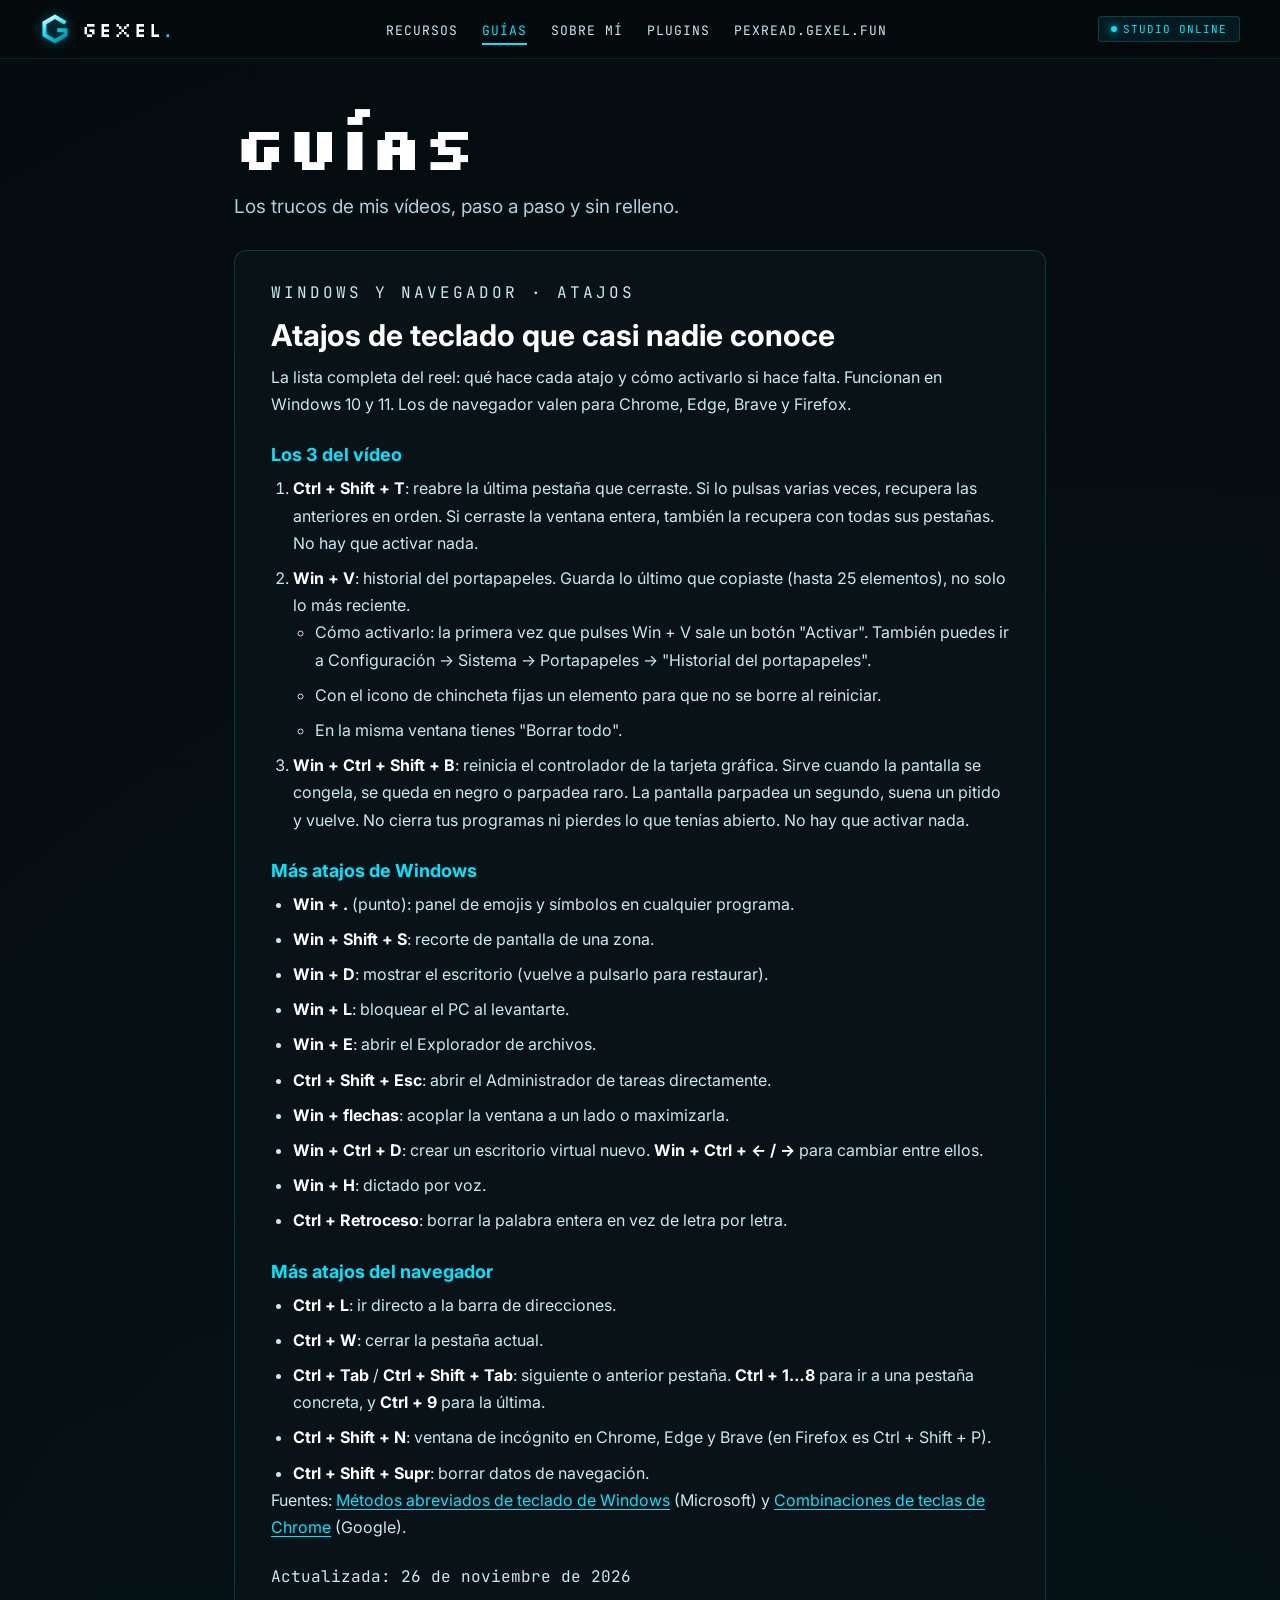
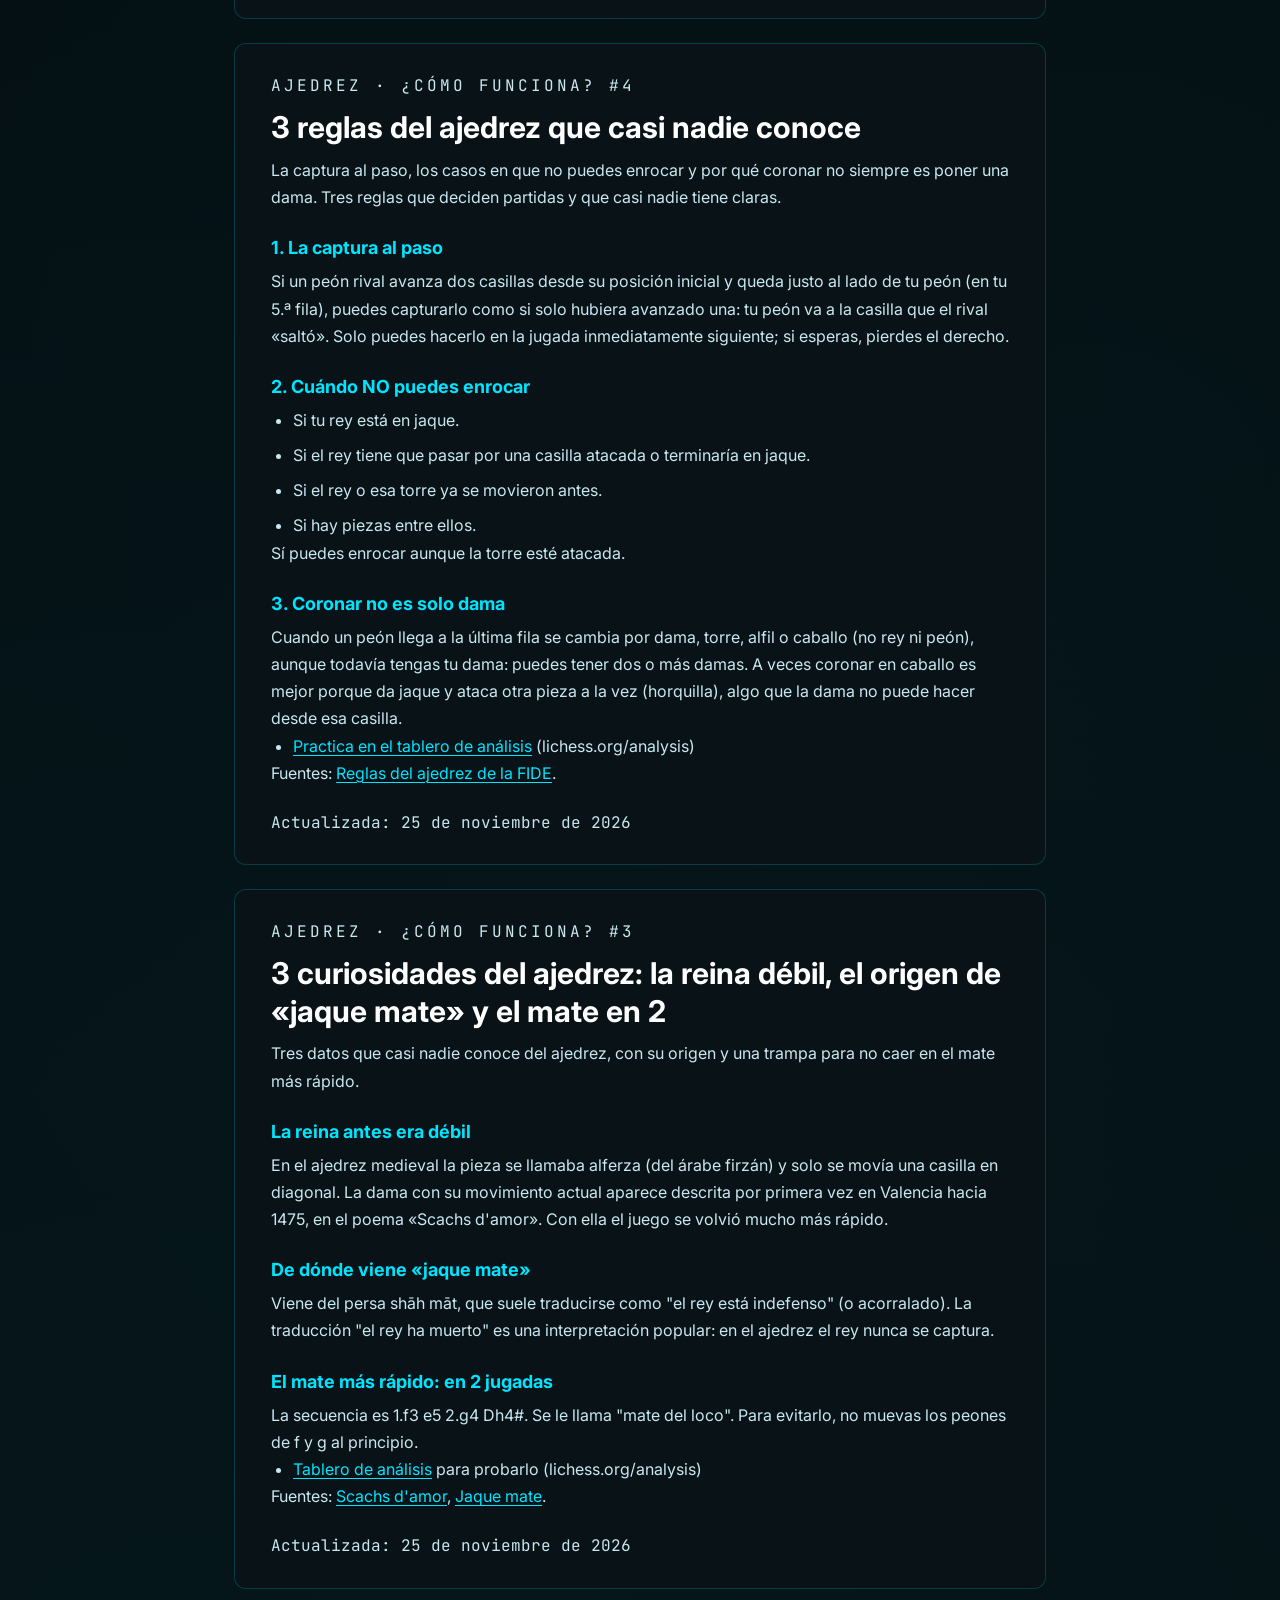
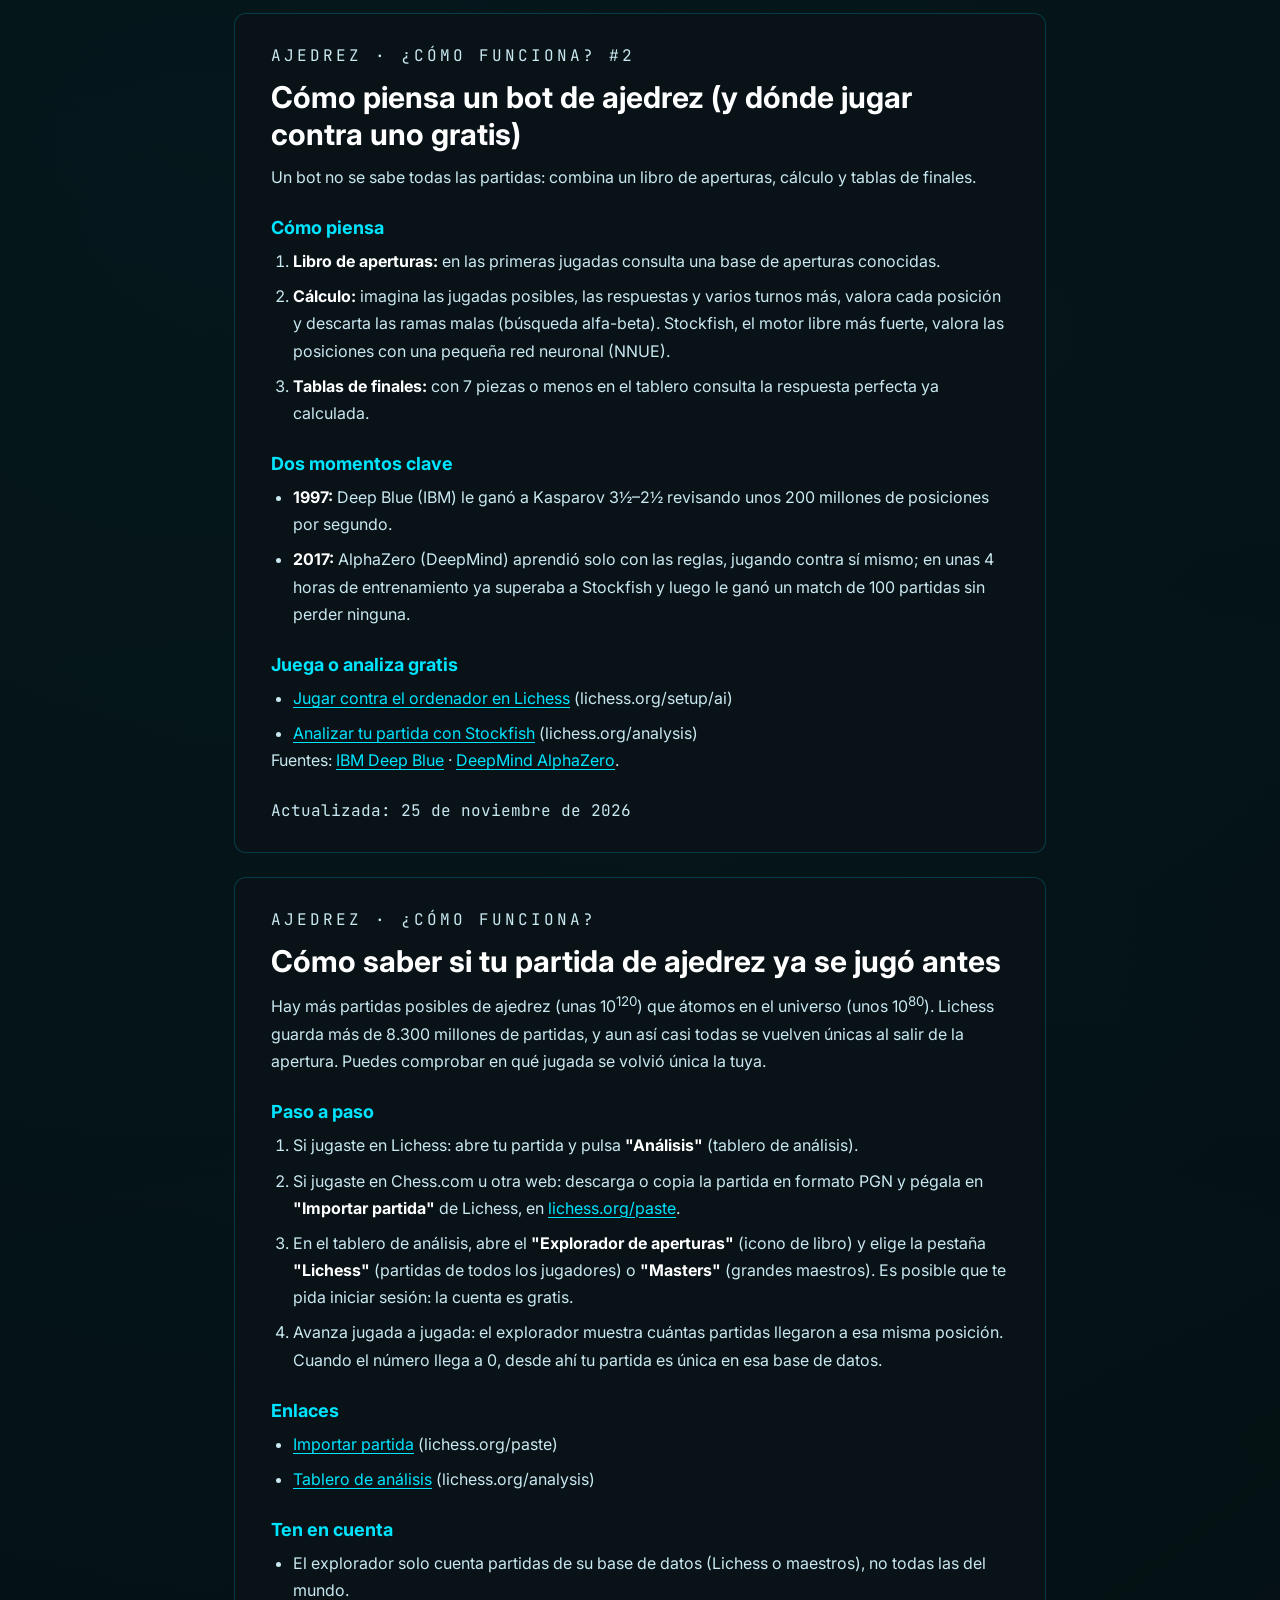
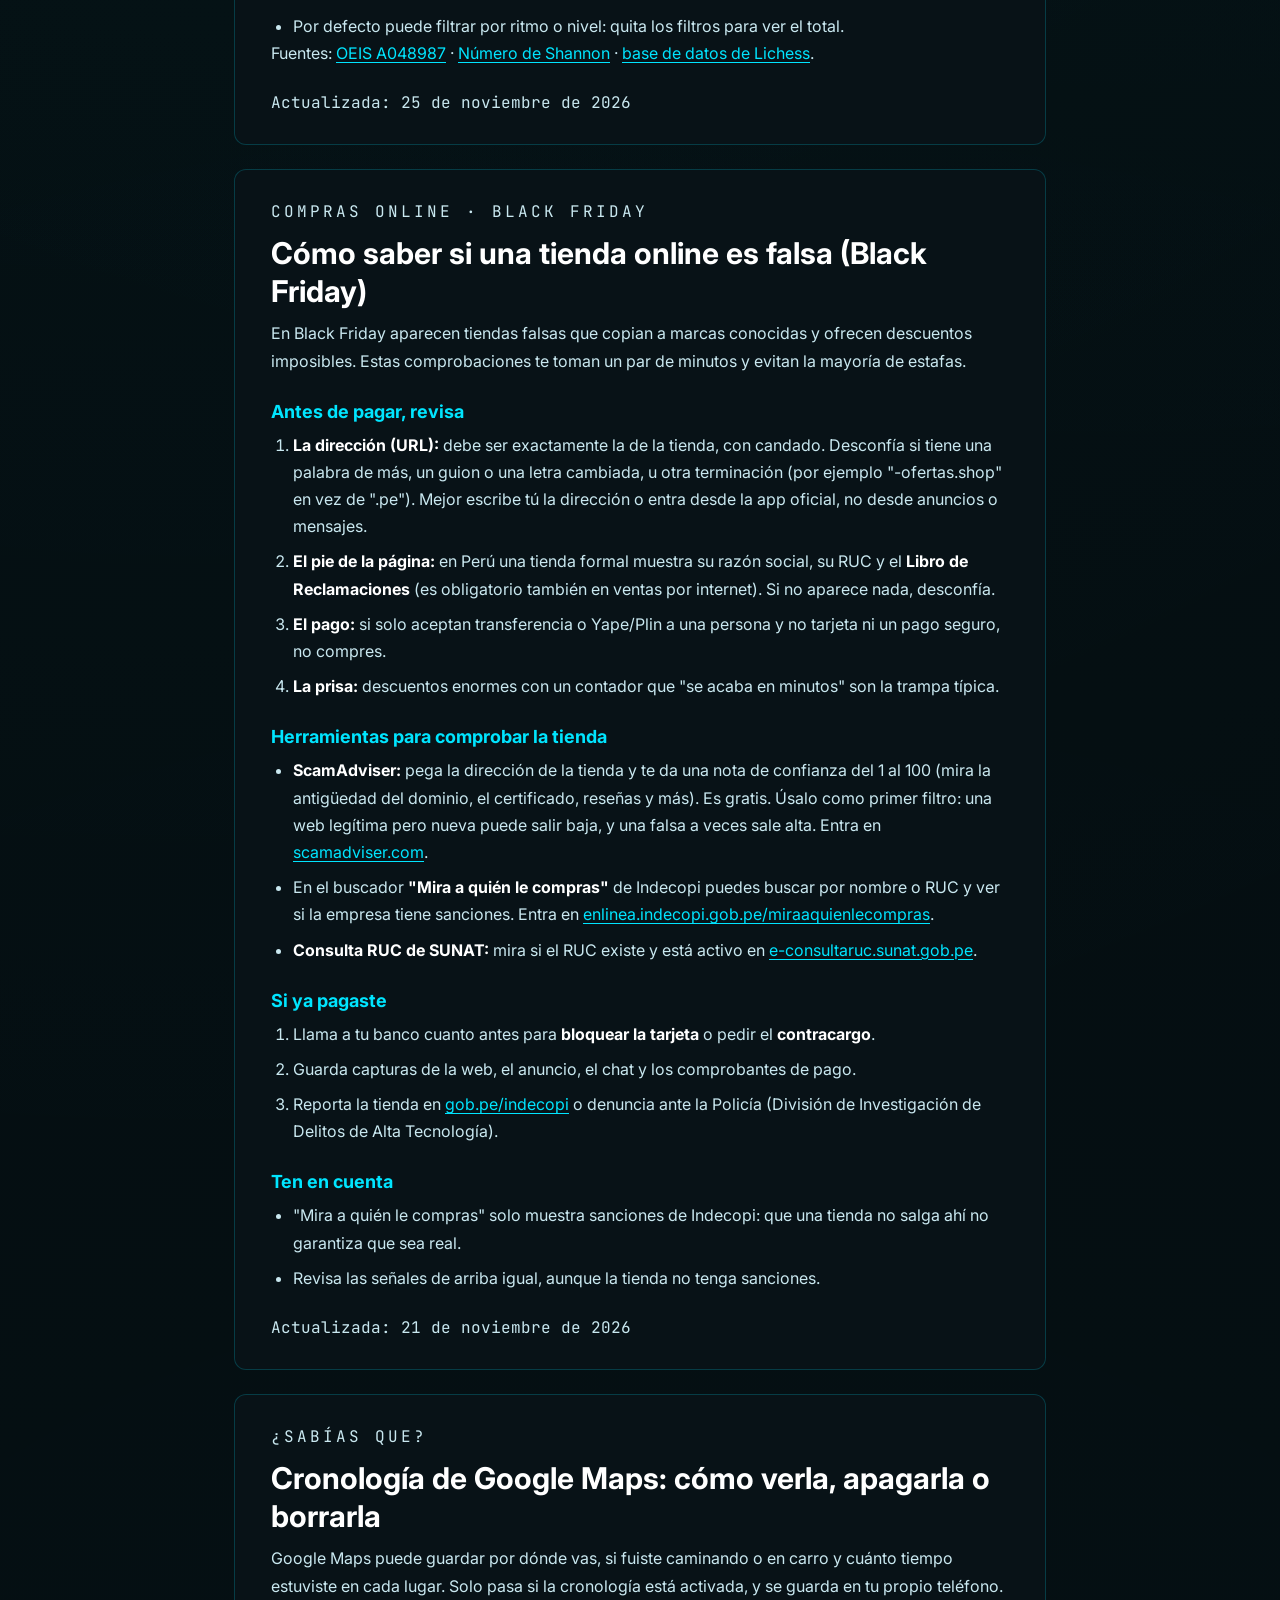
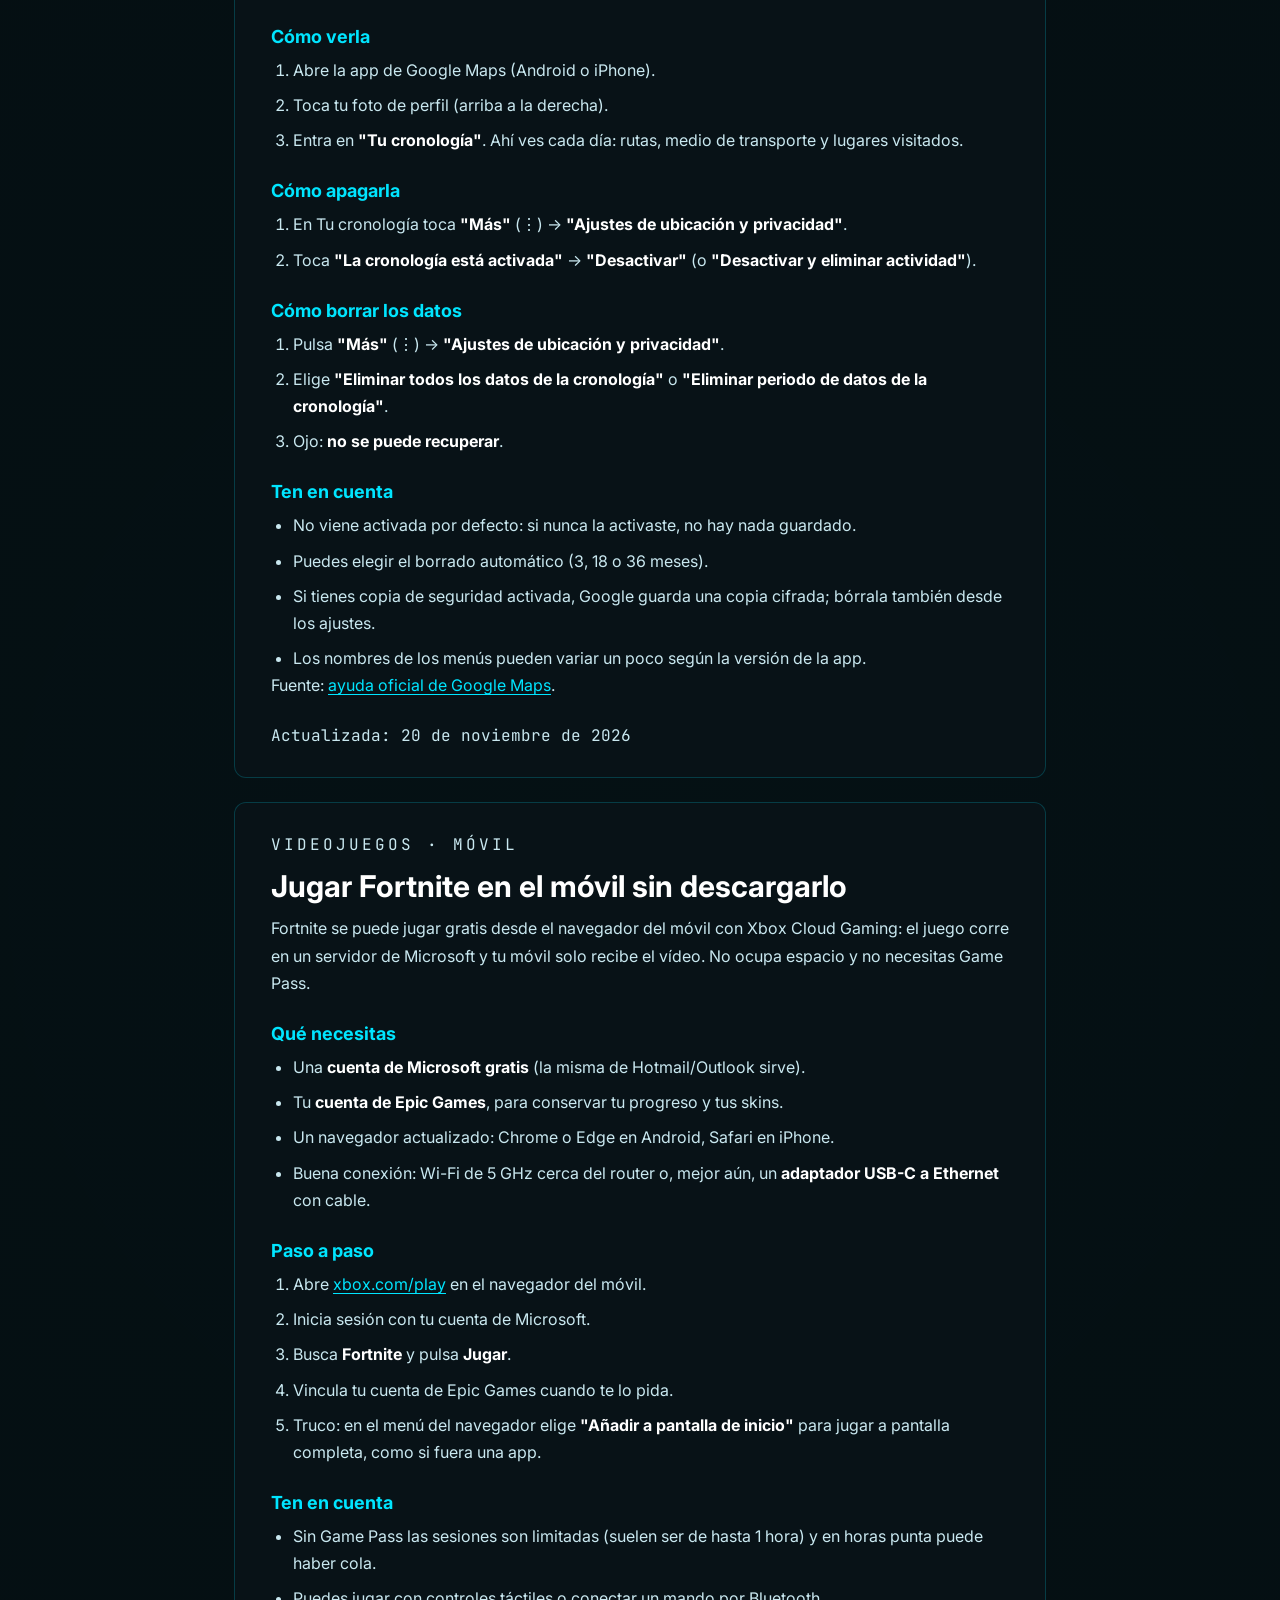
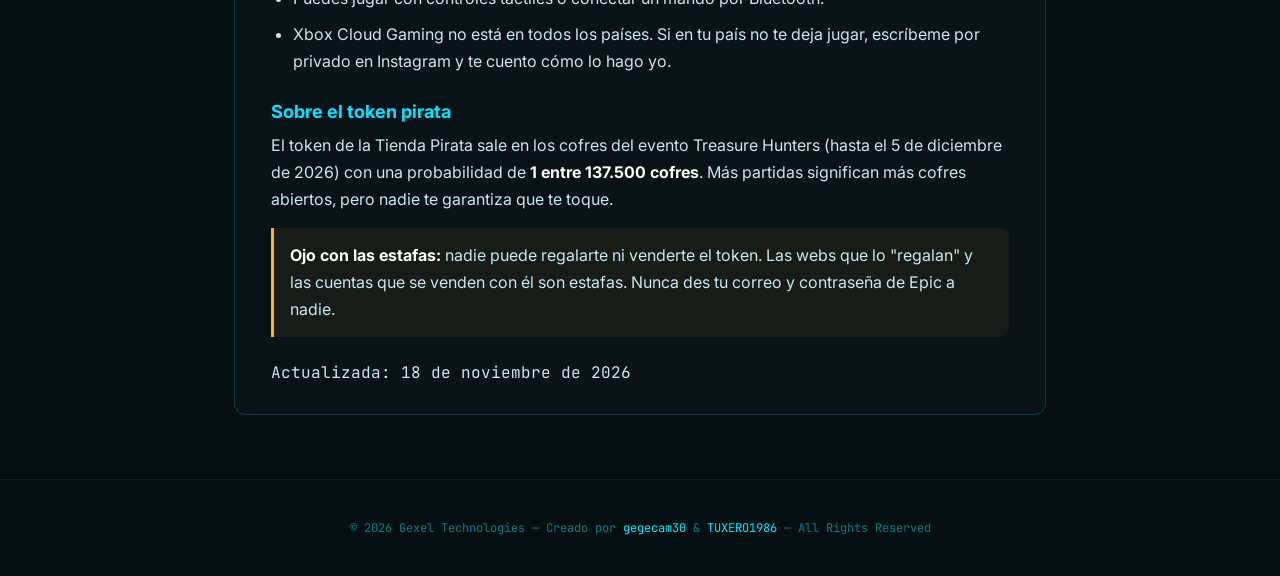
==== commit ac0e387c: "Guía: atajos de teclado que casi nadie conoce Co-Authored-By: Claude Opus 5.5 <noreply@anthropic.com" ====
--- a/guias.html
+++ b/guias.html
@@ -133,6 +133,52 @@
 
     <!-- Para añadir una guía: copia un <article class="guide"> y ponle un id único (es el enlace: guias.html#id). La más reciente va primero. -->
 
+    <article class="guide" id="atajos-teclado">
+      <p class="guide-tag">Windows y navegador · Atajos</p>
+      <h2>Atajos de teclado que casi nadie conoce</h2>
+      <p>La lista completa del reel: qué hace cada atajo y cómo activarlo si hace falta. Funcionan en Windows 10 y 11. Los de navegador valen para Chrome, Edge, Brave y Firefox.</p>
+
+      <h3>Los 3 del vídeo</h3>
+      <ol>
+        <li><strong>Ctrl + Shift + T</strong>: reabre la última pestaña que cerraste. Si lo pulsas varias veces, recupera las anteriores en orden. Si cerraste la ventana entera, también la recupera con todas sus pestañas. No hay que activar nada.</li>
+        <li><strong>Win + V</strong>: historial del portapapeles. Guarda lo último que copiaste (hasta 25 elementos), no solo lo más reciente.
+          <ul>
+            <li>Cómo activarlo: la primera vez que pulses Win + V sale un botón "Activar". También puedes ir a Configuración → Sistema → Portapapeles → "Historial del portapapeles".</li>
+            <li>Con el icono de chincheta fijas un elemento para que no se borre al reiniciar.</li>
+            <li>En la misma ventana tienes "Borrar todo".</li>
+          </ul>
+        </li>
+        <li><strong>Win + Ctrl + Shift + B</strong>: reinicia el controlador de la tarjeta gráfica. Sirve cuando la pantalla se congela, se queda en negro o parpadea raro. La pantalla parpadea un segundo, suena un pitido y vuelve. No cierra tus programas ni pierdes lo que tenías abierto. No hay que activar nada.</li>
+      </ol>
+
+      <h3>Más atajos de Windows</h3>
+      <ul>
+        <li><strong>Win + .</strong> (punto): panel de emojis y símbolos en cualquier programa.</li>
+        <li><strong>Win + Shift + S</strong>: recorte de pantalla de una zona.</li>
+        <li><strong>Win + D</strong>: mostrar el escritorio (vuelve a pulsarlo para restaurar).</li>
+        <li><strong>Win + L</strong>: bloquear el PC al levantarte.</li>
+        <li><strong>Win + E</strong>: abrir el Explorador de archivos.</li>
+        <li><strong>Ctrl + Shift + Esc</strong>: abrir el Administrador de tareas directamente.</li>
+        <li><strong>Win + flechas</strong>: acoplar la ventana a un lado o maximizarla.</li>
+        <li><strong>Win + Ctrl + D</strong>: crear un escritorio virtual nuevo. <strong>Win + Ctrl + ← / →</strong> para cambiar entre ellos.</li>
+        <li><strong>Win + H</strong>: dictado por voz.</li>
+        <li><strong>Ctrl + Retroceso</strong>: borrar la palabra entera en vez de letra por letra.</li>
+      </ul>
+
+      <h3>Más atajos del navegador</h3>
+      <ul>
+        <li><strong>Ctrl + L</strong>: ir directo a la barra de direcciones.</li>
+        <li><strong>Ctrl + W</strong>: cerrar la pestaña actual.</li>
+        <li><strong>Ctrl + Tab</strong> / <strong>Ctrl + Shift + Tab</strong>: siguiente o anterior pestaña. <strong>Ctrl + 1…8</strong> para ir a una pestaña concreta, y <strong>Ctrl + 9</strong> para la última.</li>
+        <li><strong>Ctrl + Shift + N</strong>: ventana de incógnito en Chrome, Edge y Brave (en Firefox es Ctrl + Shift + P).</li>
+        <li><strong>Ctrl + Shift + Supr</strong>: borrar datos de navegación.</li>
+      </ul>
+
+      <p>Fuentes: <a href="https://support.microsoft.com/es-es/windows/métodos-abreviados-de-teclado-de-windows-dcc61a57-8ff0-cffe-9796-cb9706c75eec" target="_blank" rel="noopener">Métodos abreviados de teclado de Windows</a> (Microsoft) y <a href="https://support.google.com/chrome/answer/157179?hl=es" target="_blank" rel="noopener">Combinaciones de teclas de Chrome</a> (Google).</p>
+
+      <p class="guide-date">Actualizada: 26 de noviembre de 2026</p>
+    </article>
+
     <article class="guide" id="ajedrez-reglas">
       <p class="guide-tag">Ajedrez · ¿Cómo funciona? #4</p>
       <h2>3 reglas del ajedrez que casi nadie conoce</h2>
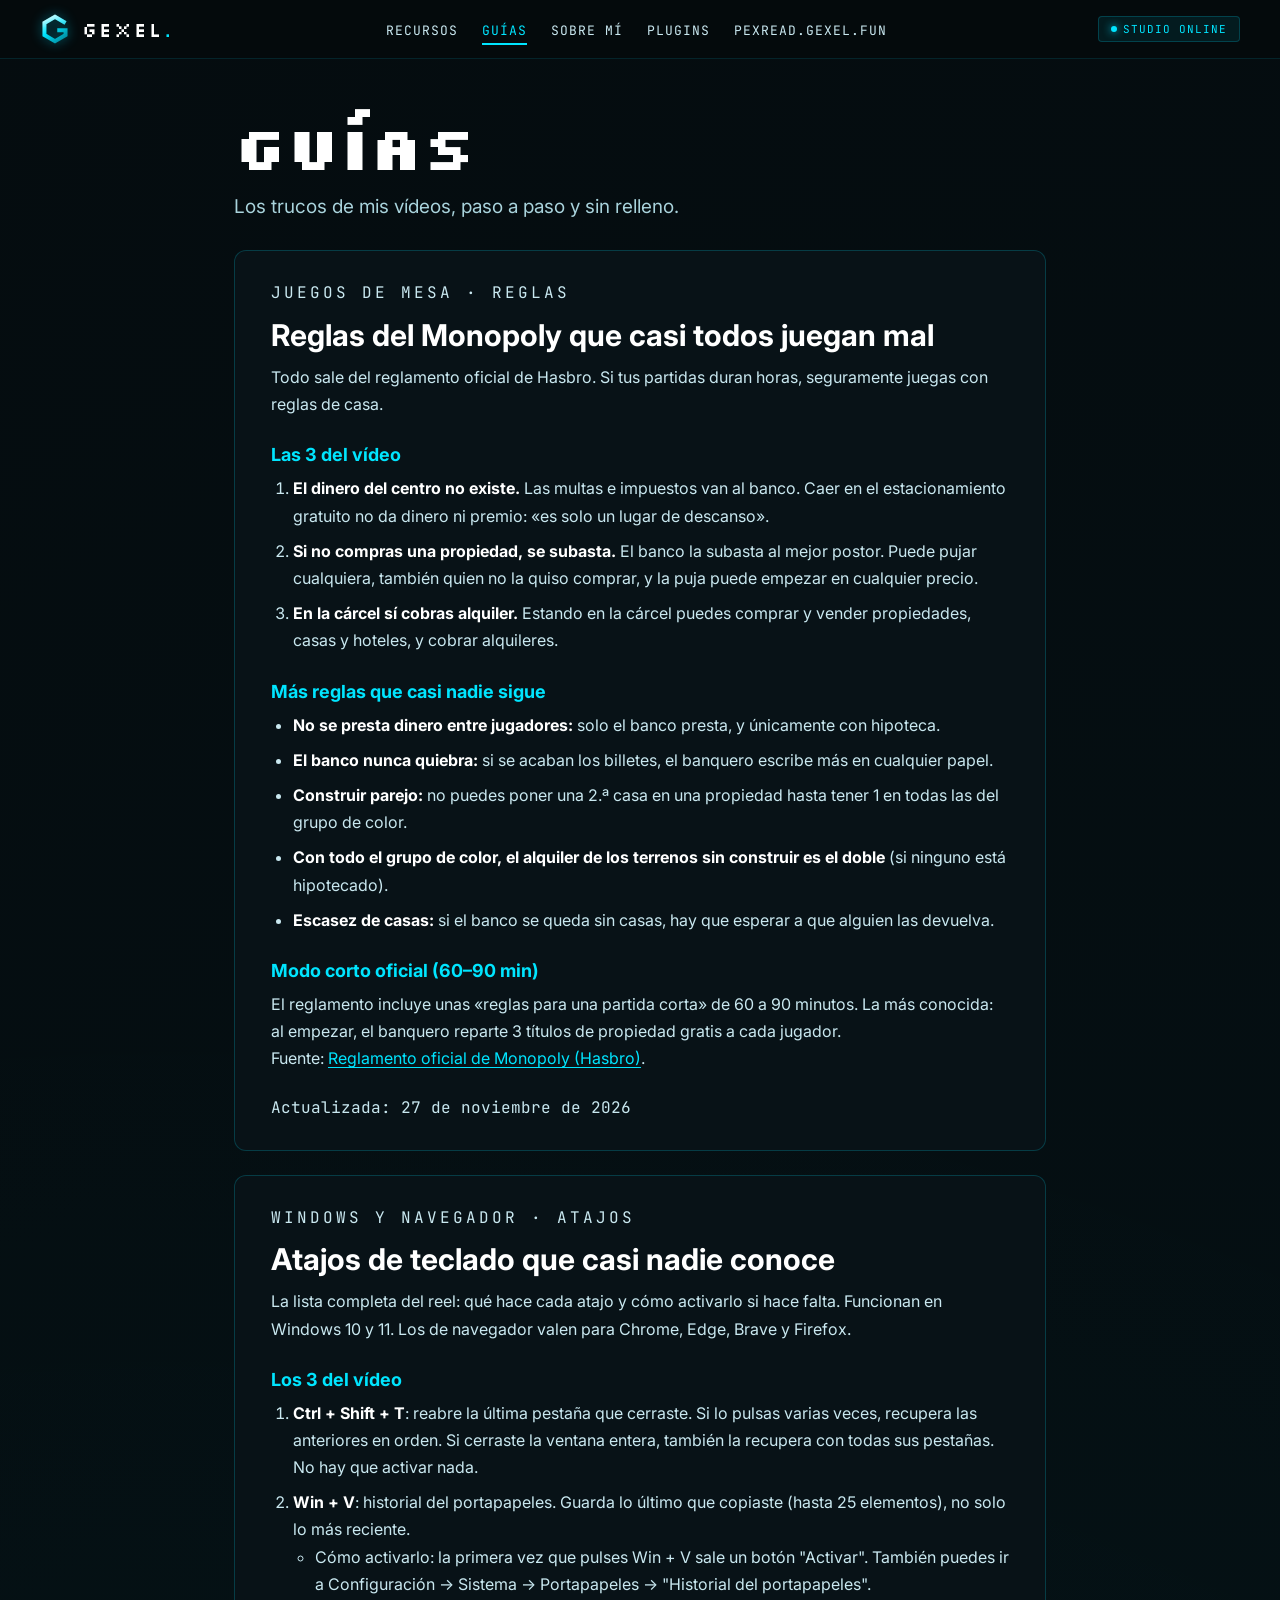
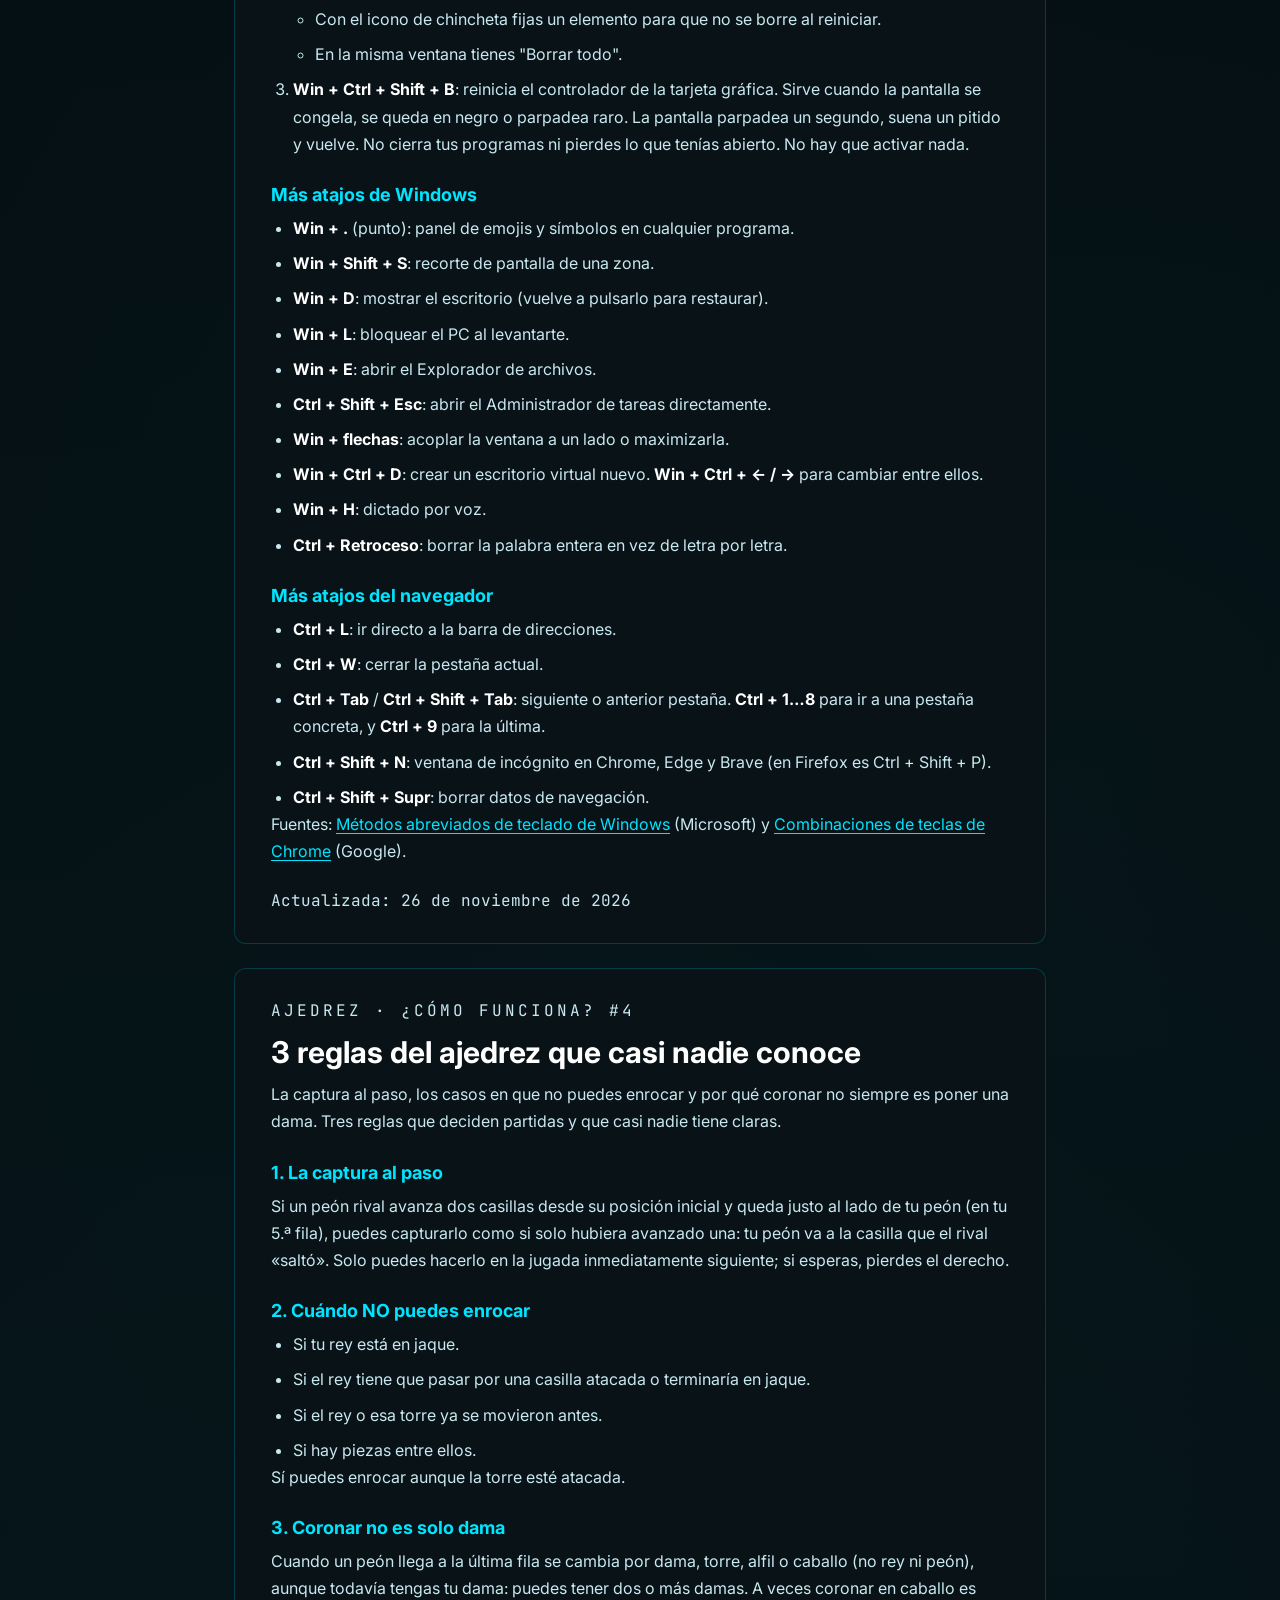
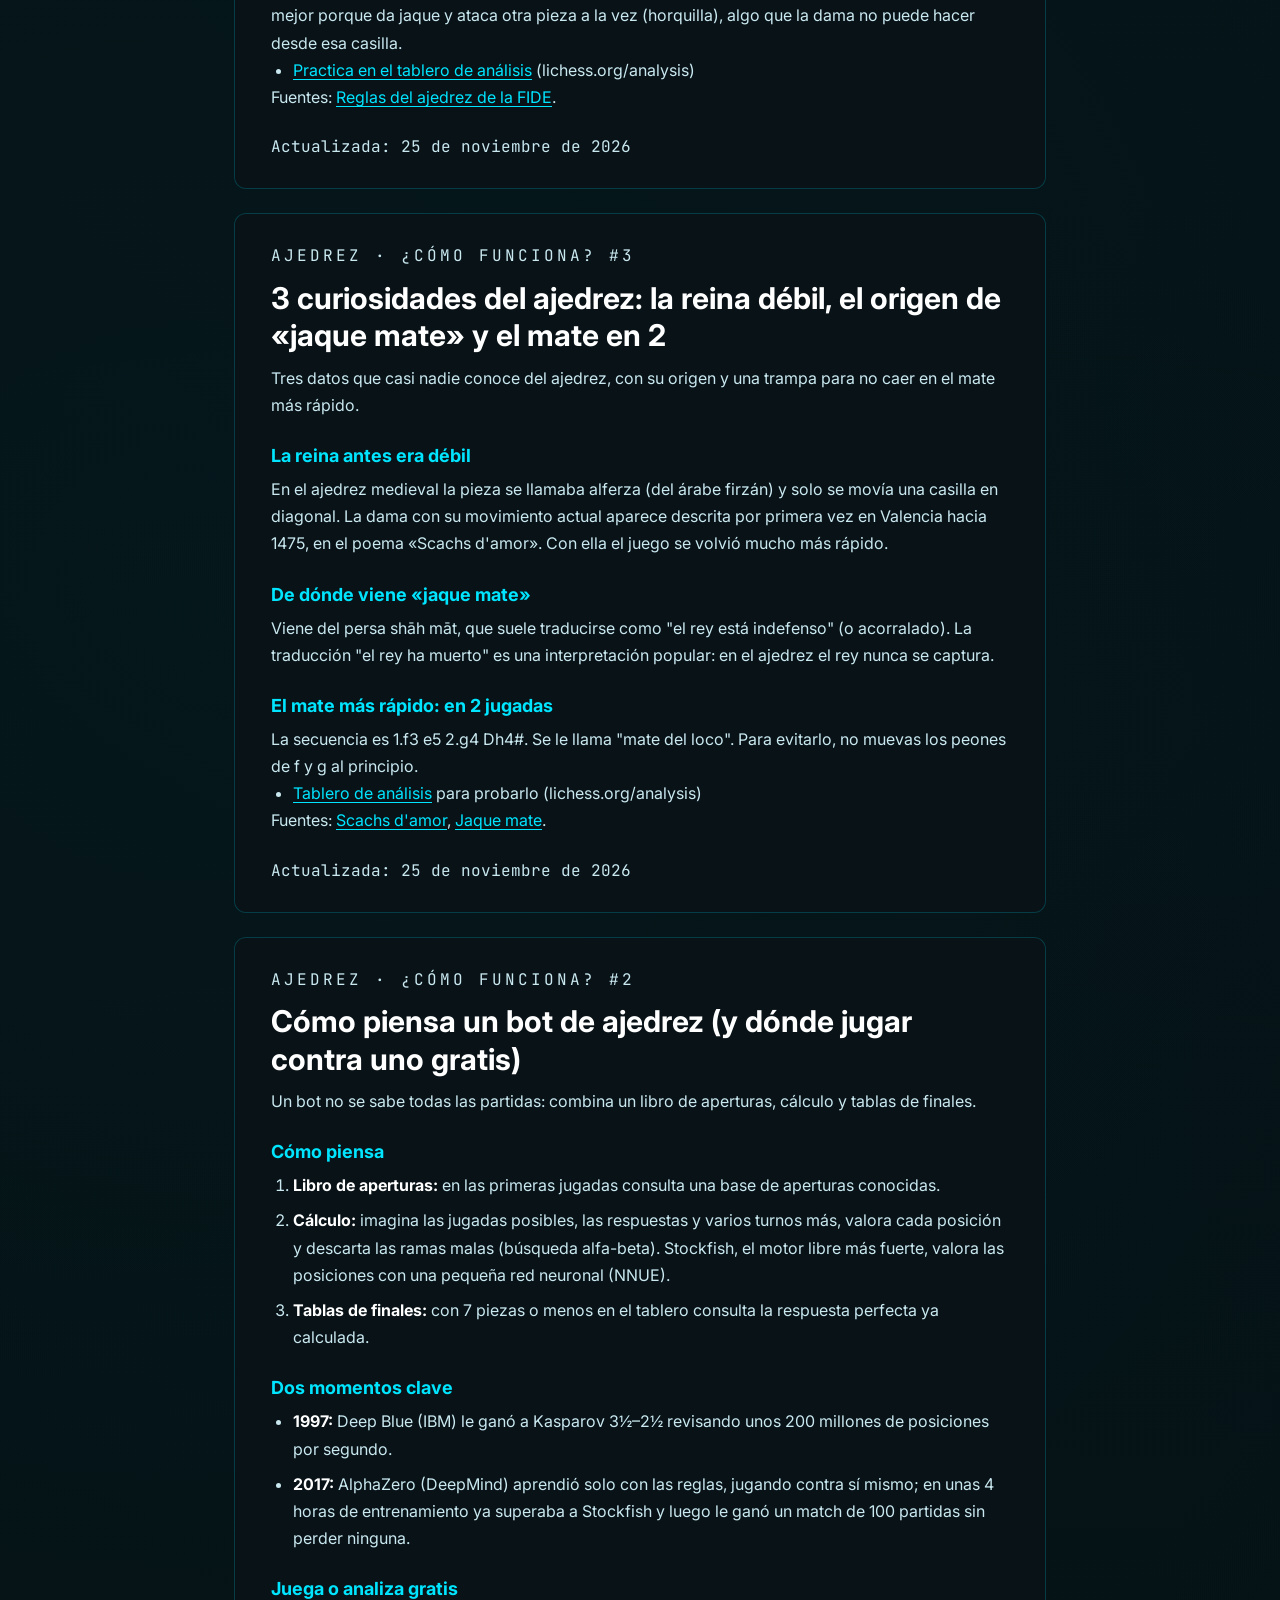
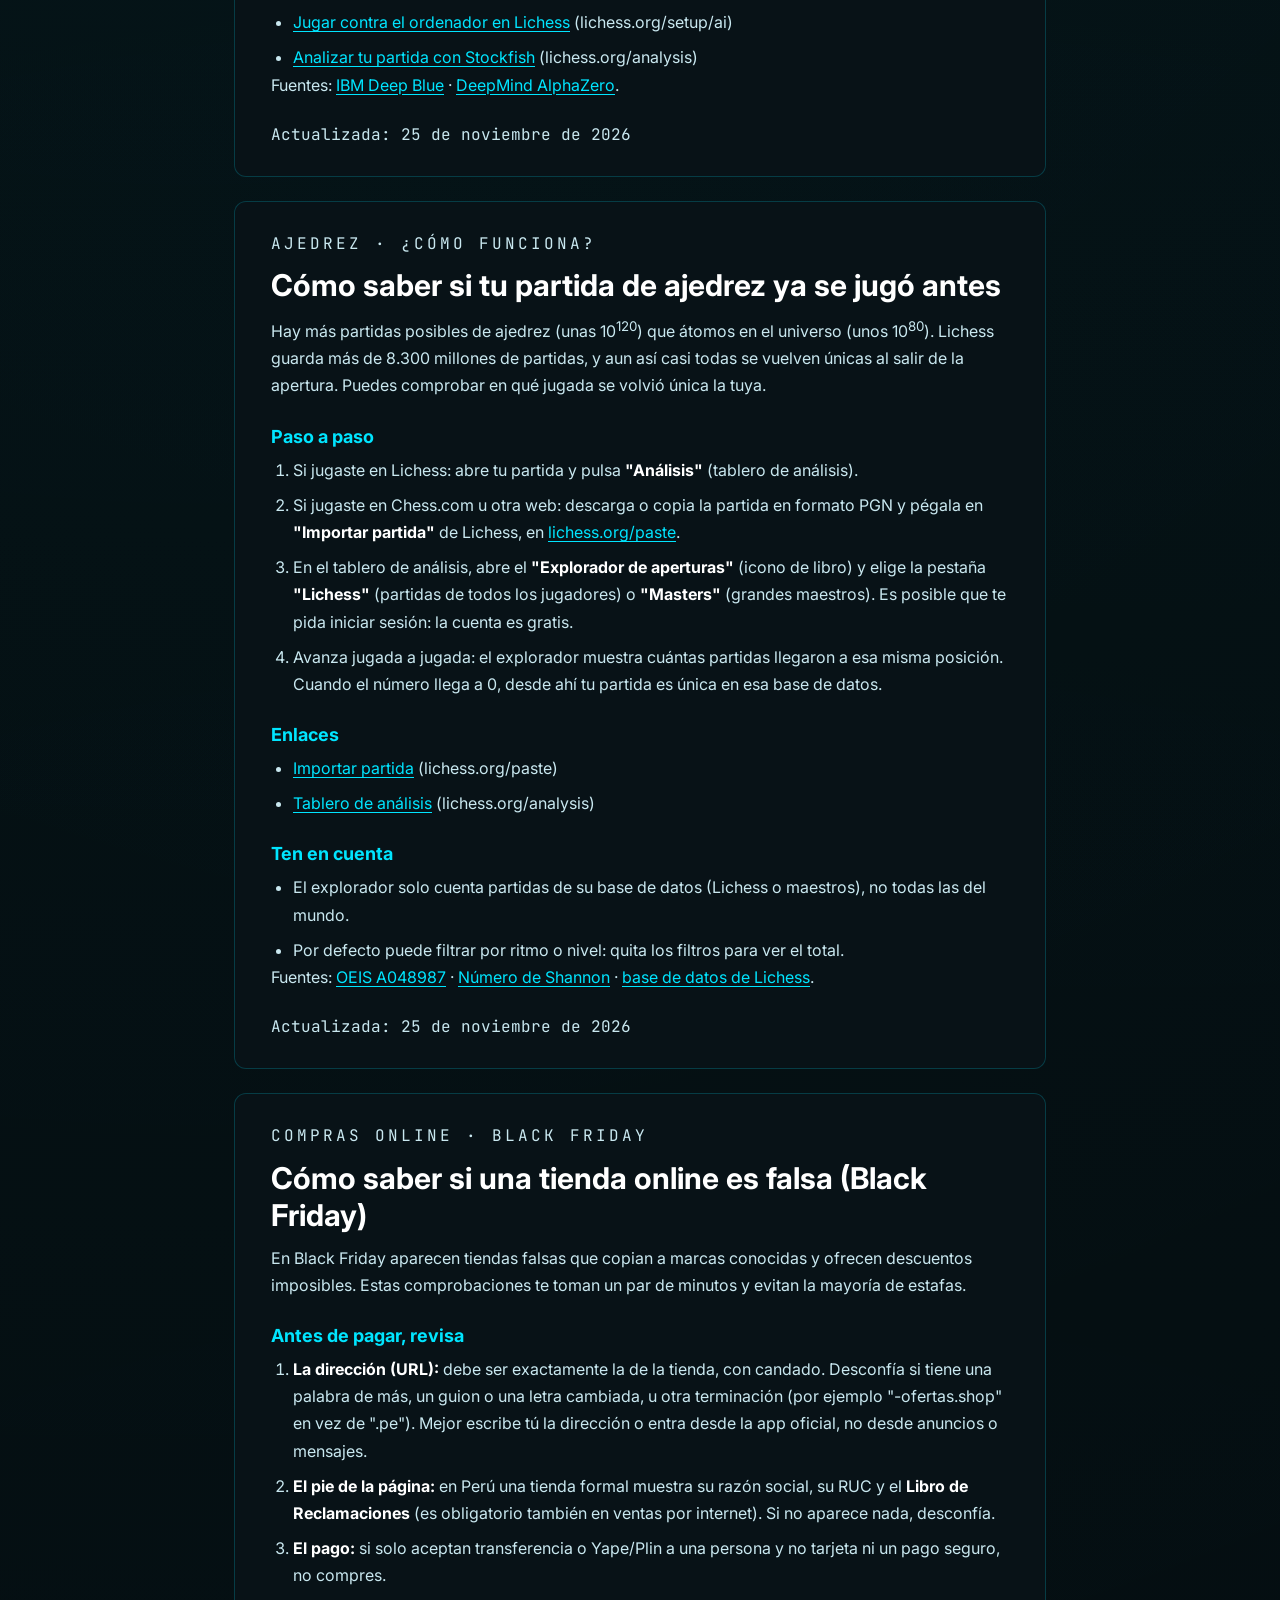
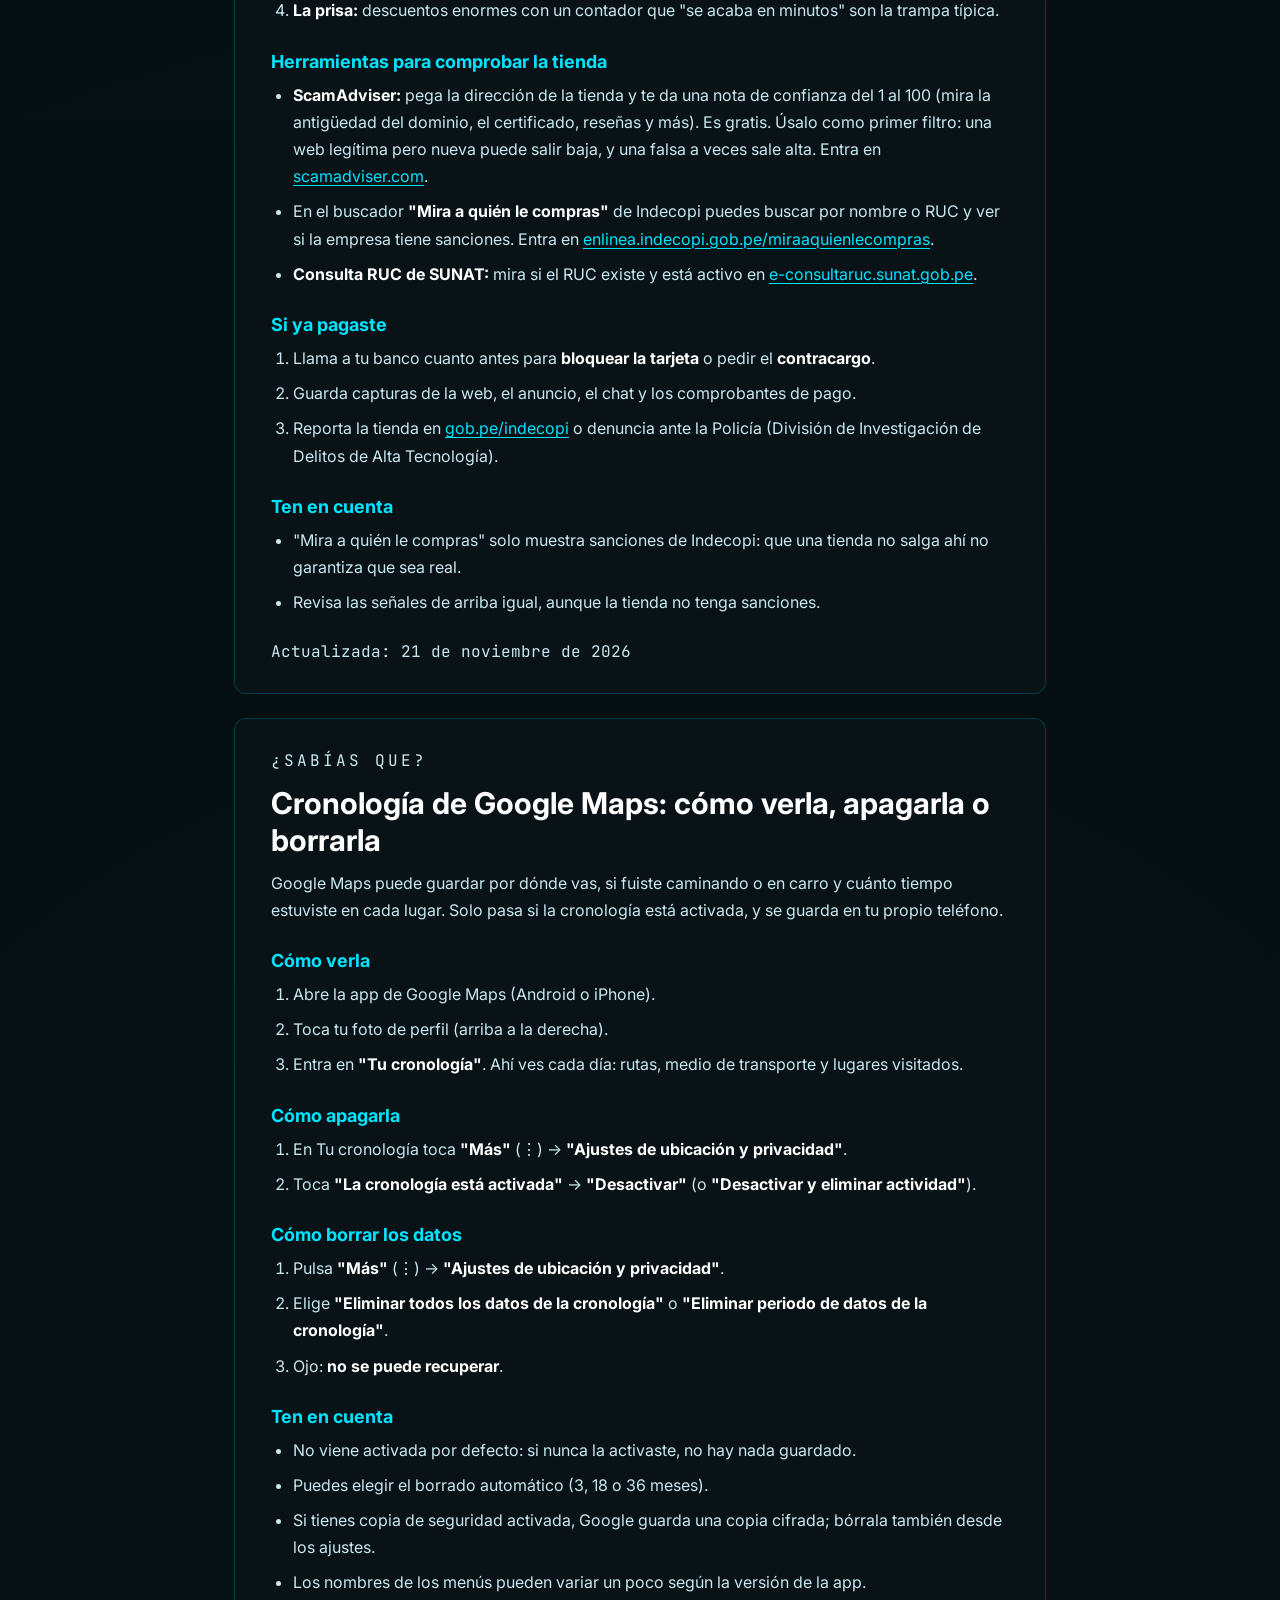
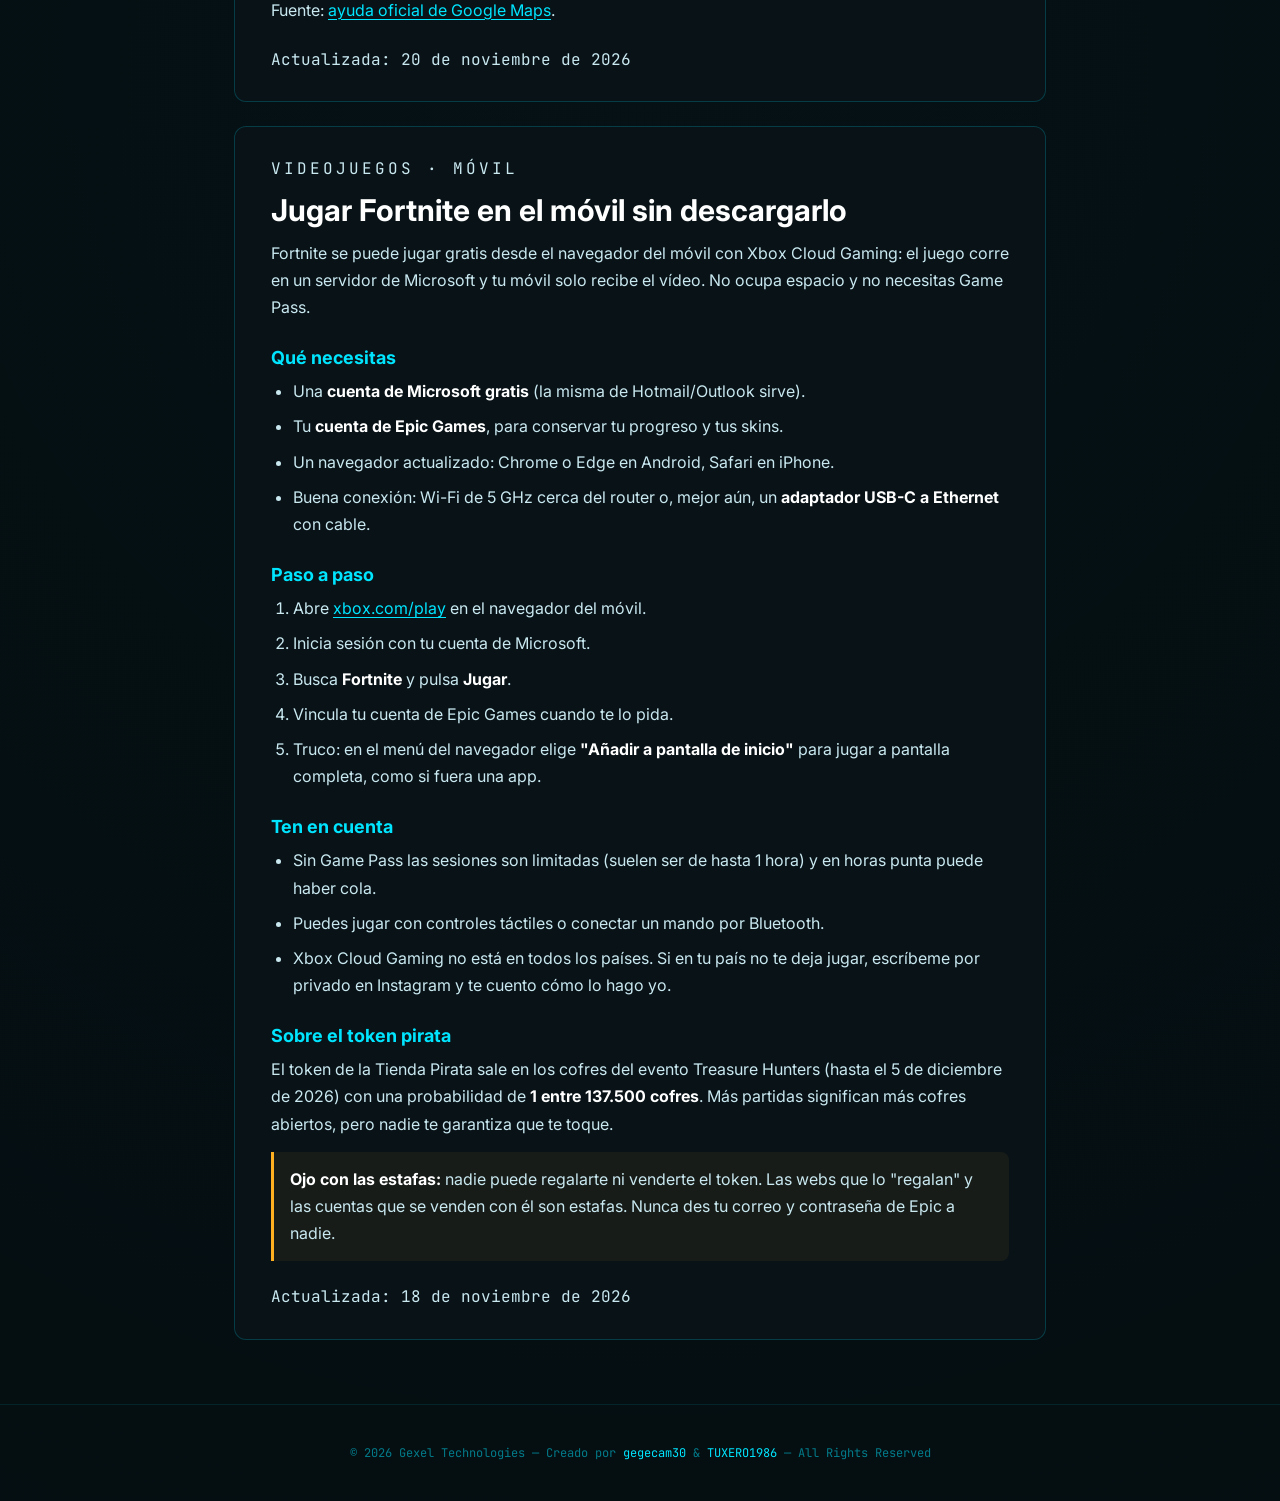
==== commit 0301534d: "Guía: reglas del Monopoly que casi todos juegan mal Co-Authored-By: Claude Opus 5.5 <noreply@anthrop" ====
--- a/guias.html
+++ b/guias.html
@@ -132,6 +132,35 @@
   <main class="guides">
 
     <!-- Para añadir una guía: copia un <article class="guide"> y ponle un id único (es el enlace: guias.html#id). La más reciente va primero. -->
+
+    <article class="guide" id="monopoly-reglas">
+      <p class="guide-tag">Juegos de mesa · Reglas</p>
+      <h2>Reglas del Monopoly que casi todos juegan mal</h2>
+      <p>Todo sale del reglamento oficial de Hasbro. Si tus partidas duran horas, seguramente juegas con reglas de casa.</p>
+
+      <h3>Las 3 del vídeo</h3>
+      <ol>
+        <li><strong>El dinero del centro no existe.</strong> Las multas e impuestos van al banco. Caer en el estacionamiento gratuito no da dinero ni premio: «es solo un lugar de descanso».</li>
+        <li><strong>Si no compras una propiedad, se subasta.</strong> El banco la subasta al mejor postor. Puede pujar cualquiera, también quien no la quiso comprar, y la puja puede empezar en cualquier precio.</li>
+        <li><strong>En la cárcel sí cobras alquiler.</strong> Estando en la cárcel puedes comprar y vender propiedades, casas y hoteles, y cobrar alquileres.</li>
+      </ol>
+
+      <h3>Más reglas que casi nadie sigue</h3>
+      <ul>
+        <li><strong>No se presta dinero entre jugadores:</strong> solo el banco presta, y únicamente con hipoteca.</li>
+        <li><strong>El banco nunca quiebra:</strong> si se acaban los billetes, el banquero escribe más en cualquier papel.</li>
+        <li><strong>Construir parejo:</strong> no puedes poner una 2.ª casa en una propiedad hasta tener 1 en todas las del grupo de color.</li>
+        <li><strong>Con todo el grupo de color, el alquiler de los terrenos sin construir es el doble</strong> (si ninguno está hipotecado).</li>
+        <li><strong>Escasez de casas:</strong> si el banco se queda sin casas, hay que esperar a que alguien las devuelva.</li>
+      </ul>
+
+      <h3>Modo corto oficial (60–90 min)</h3>
+      <p>El reglamento incluye unas «reglas para una partida corta» de 60 a 90 minutos. La más conocida: al empezar, el banquero reparte 3 títulos de propiedad gratis a cada jugador.</p>
+
+      <p>Fuente: <a href="https://www.hasbro.com/common/instruct/monins.pdf" target="_blank" rel="noopener">Reglamento oficial de Monopoly (Hasbro)</a>.</p>
+
+      <p class="guide-date">Actualizada: 27 de noviembre de 2026</p>
+    </article>
 
     <article class="guide" id="atajos-teclado">
       <p class="guide-tag">Windows y navegador · Atajos</p>
